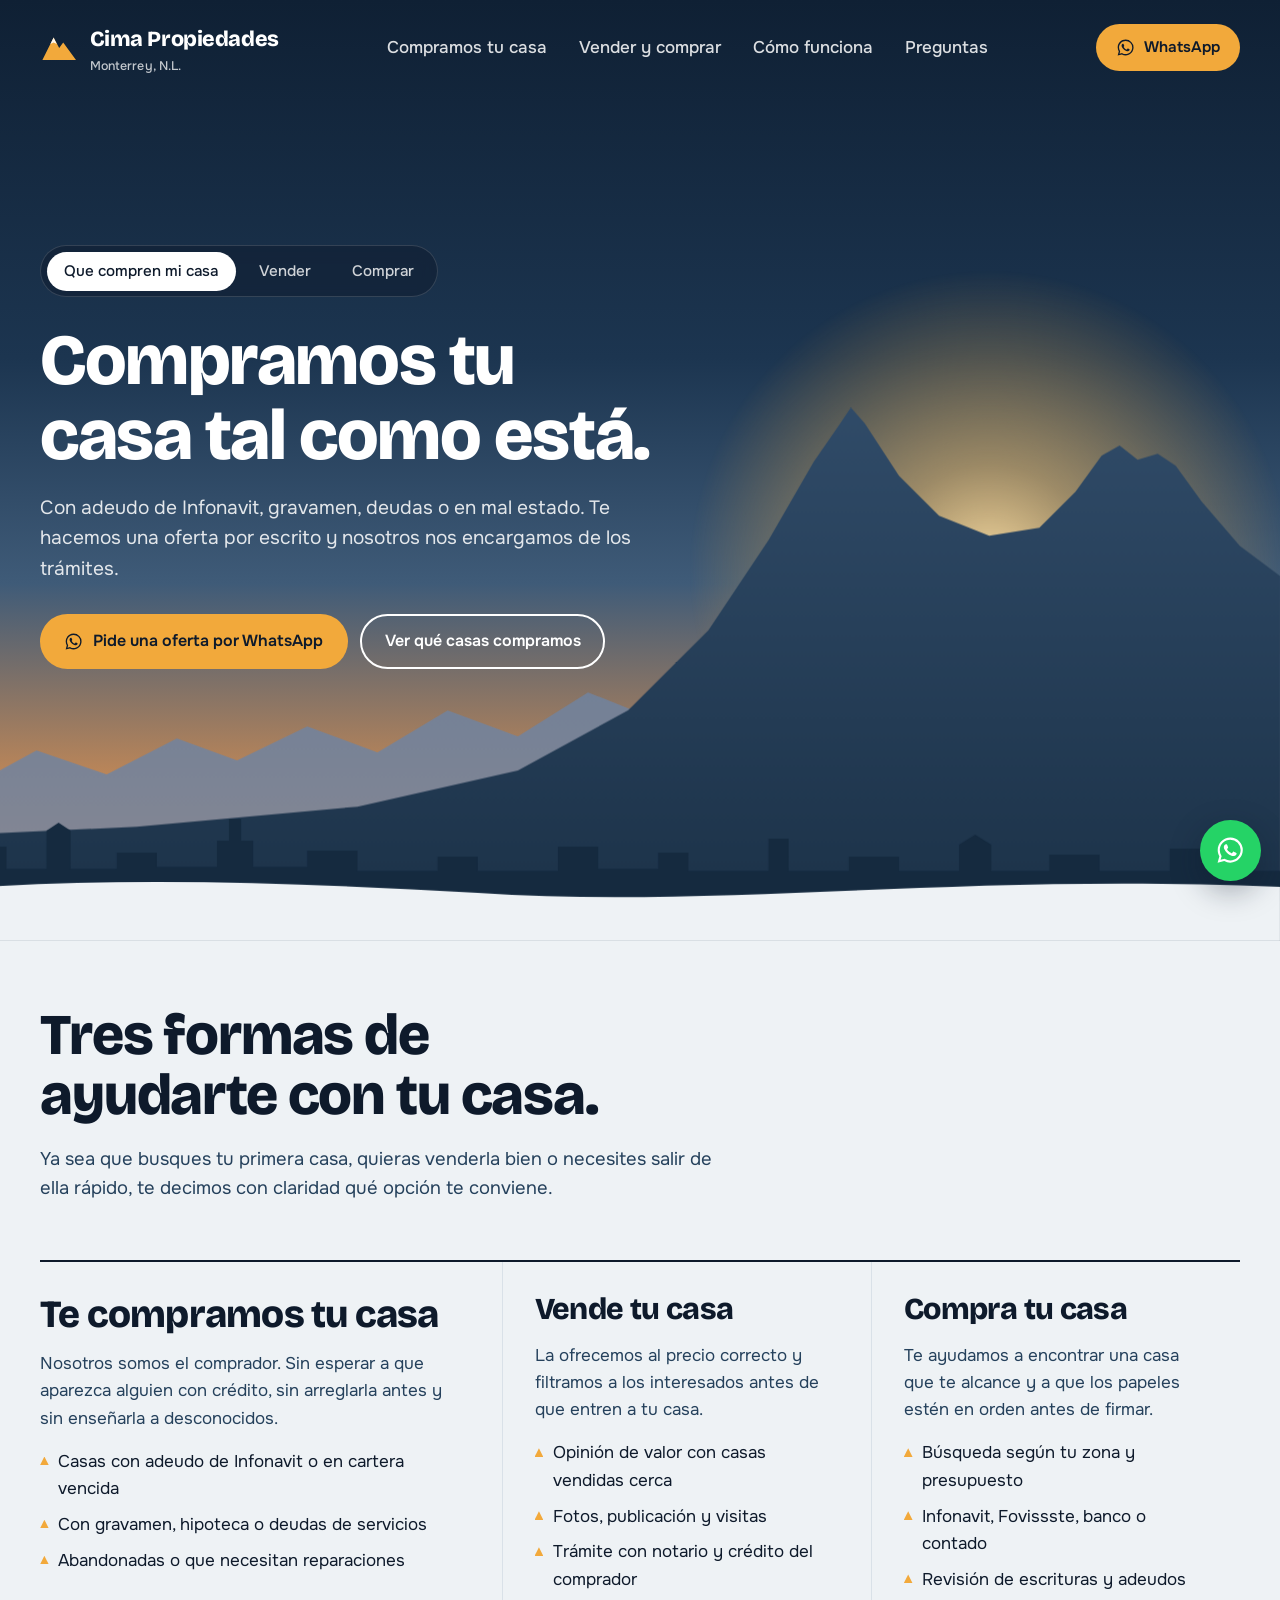
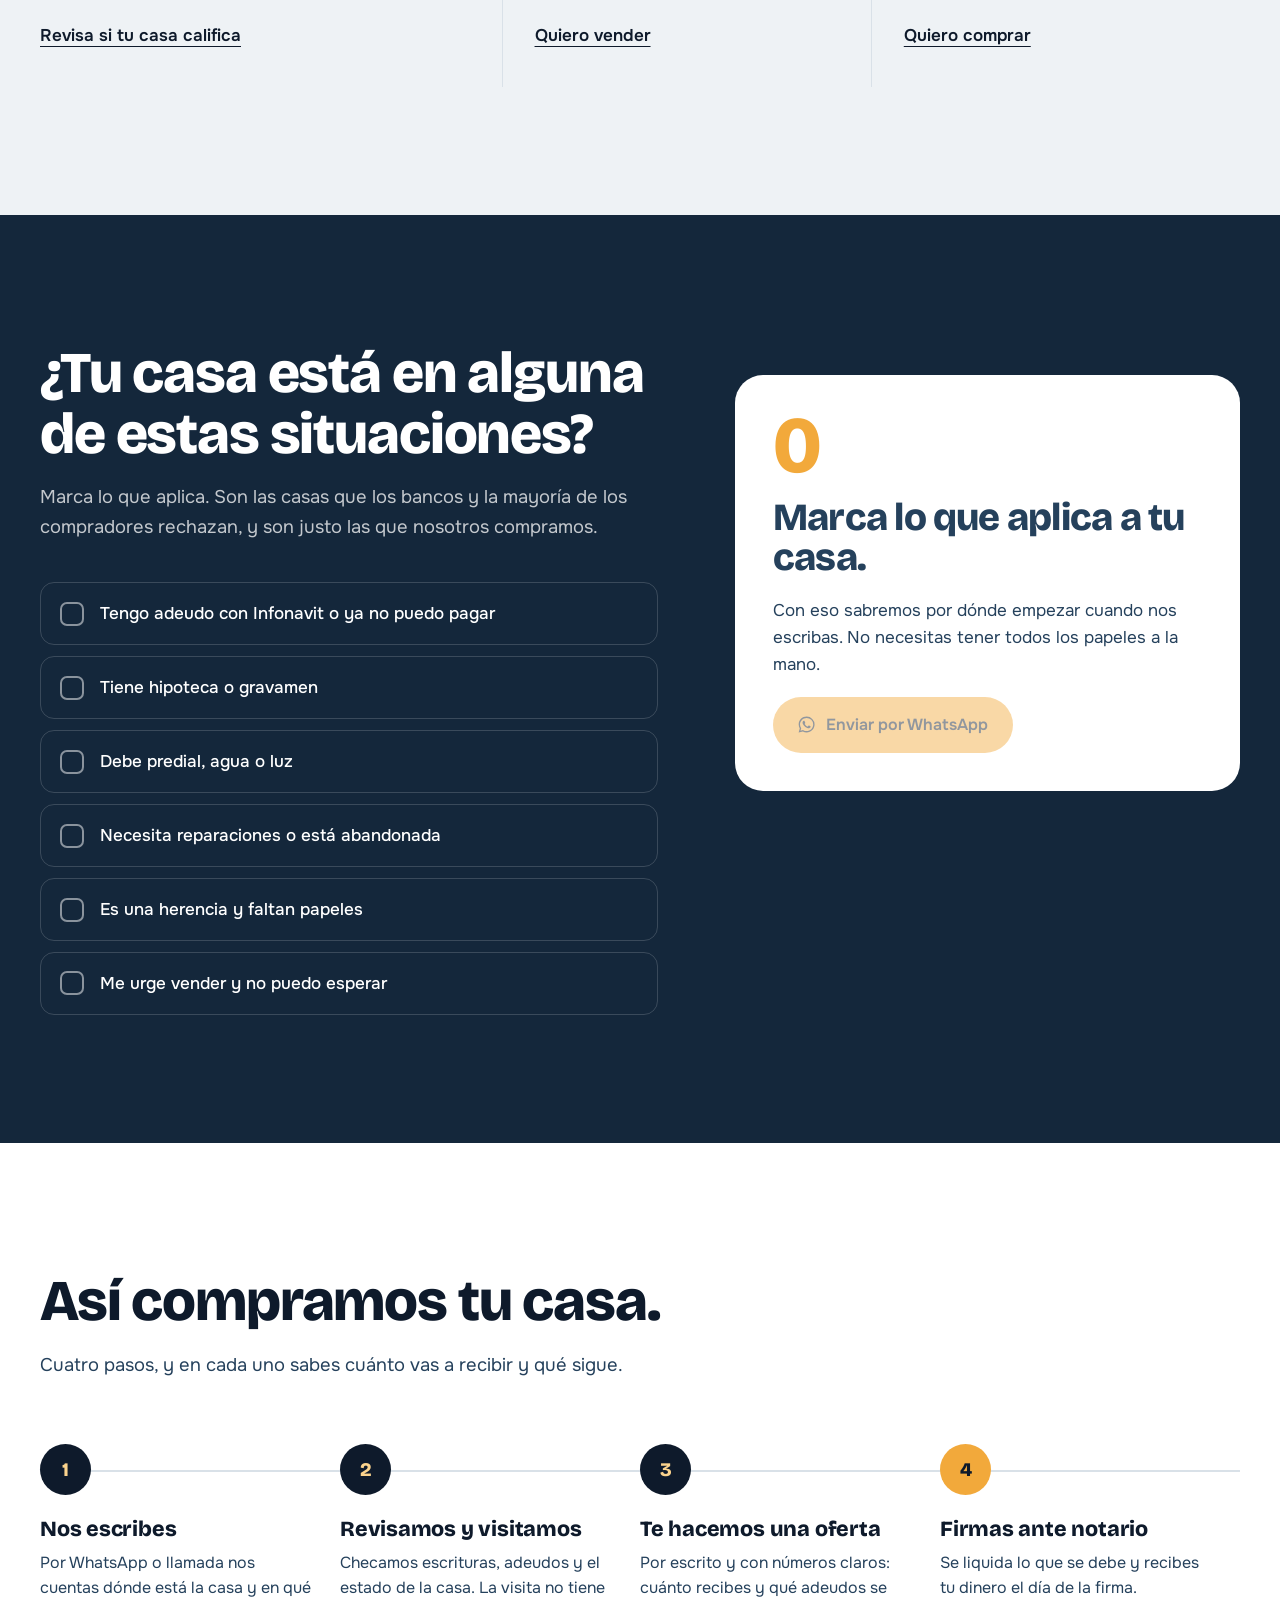
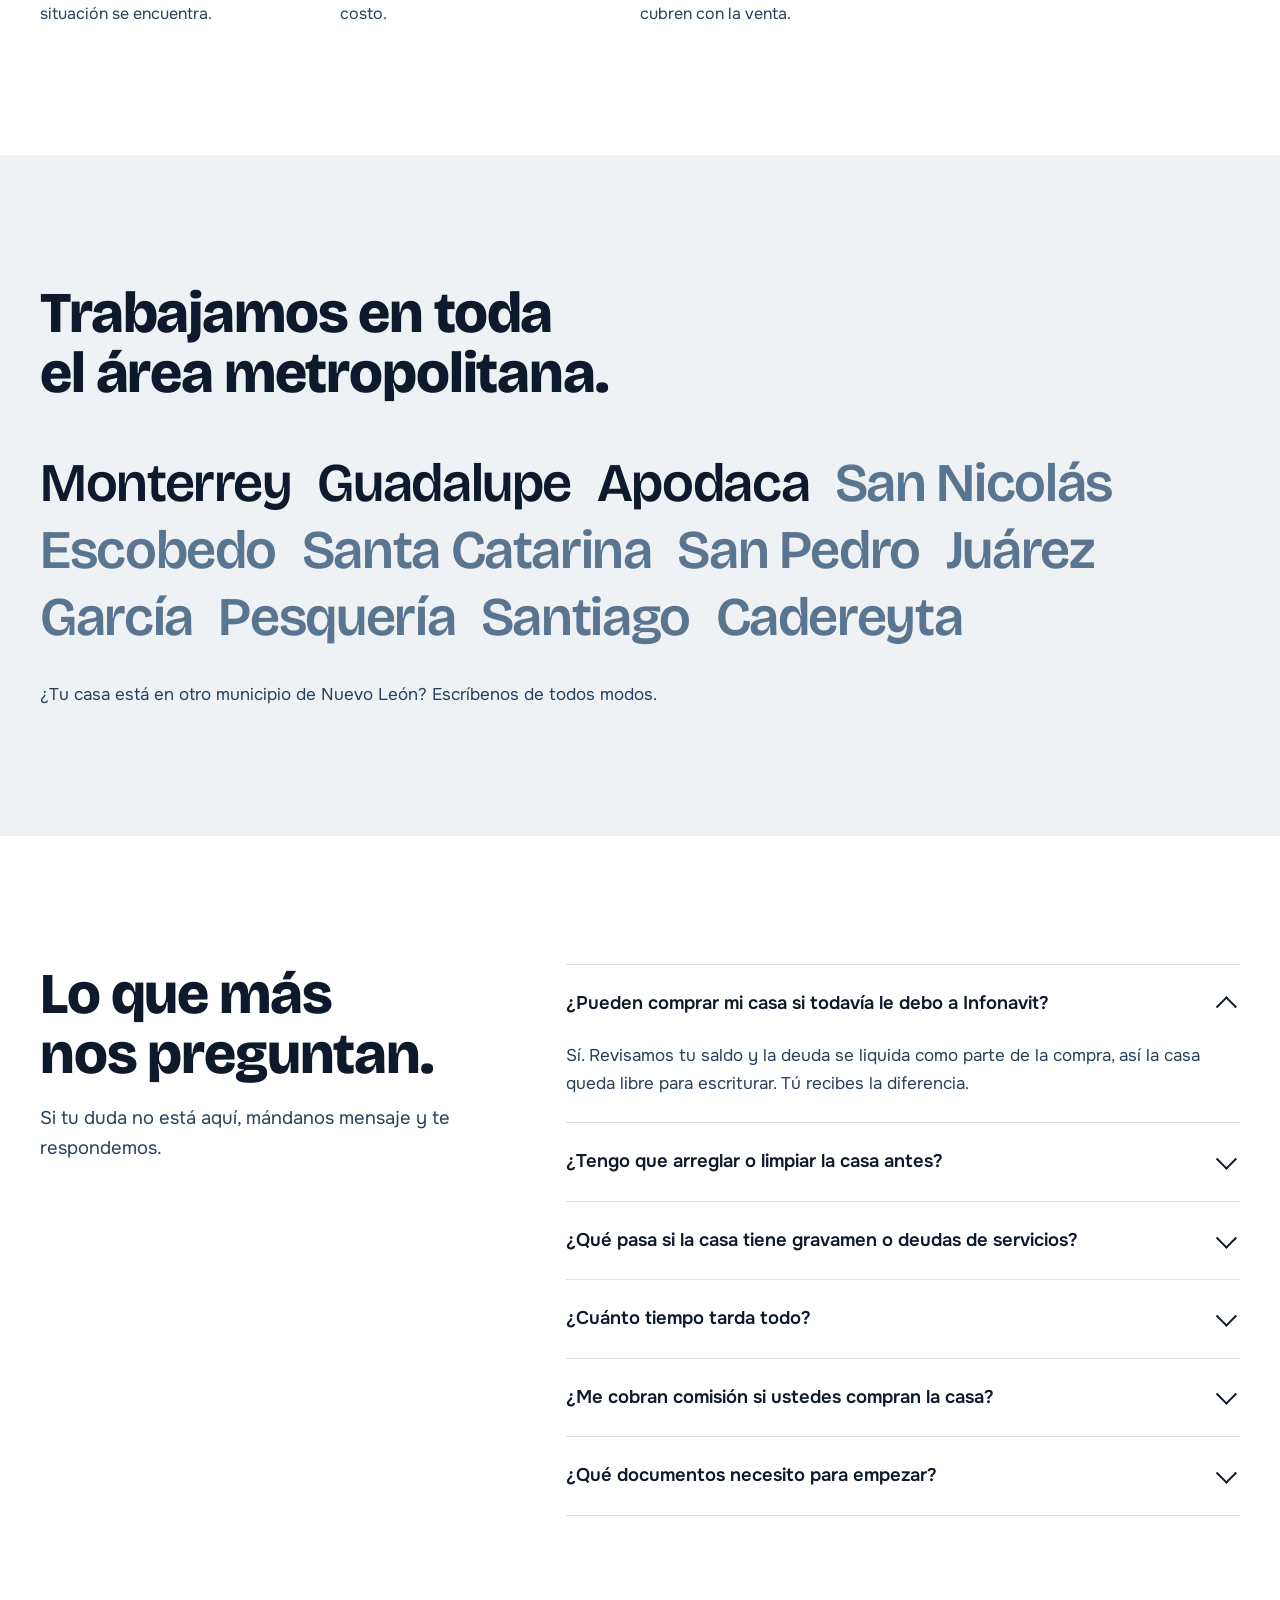
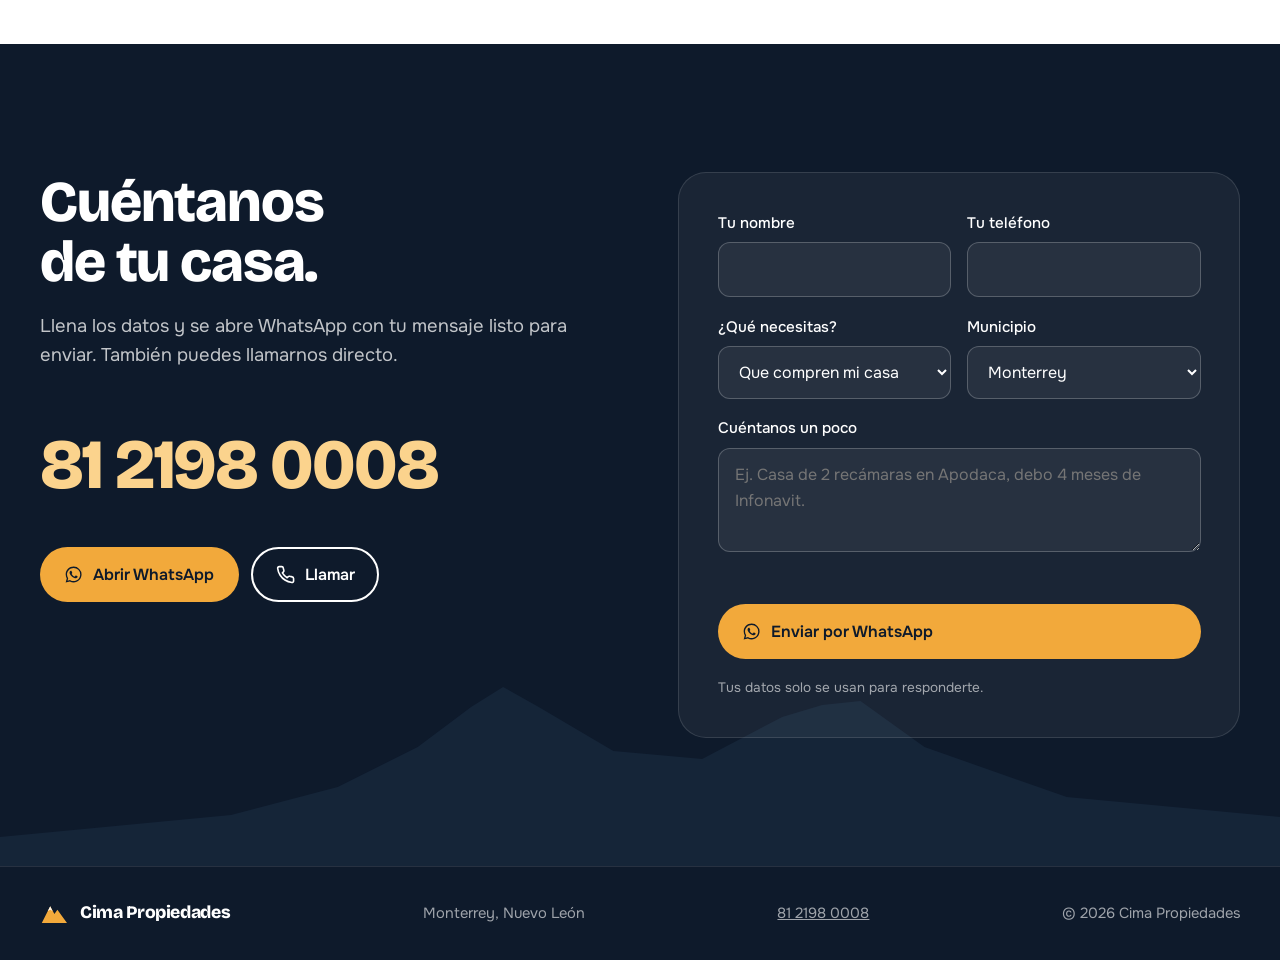
==== index.html @ bc6bebfc "Agregar página principal de Cima Propiedades Co-Authored-By: Claude Opus 5.5 <noreply@anthropic.com>" ====
<!DOCTYPE html>
<html lang="es-MX">
<head>
<meta charset="utf-8">
<meta name="viewport" content="width=device-width, initial-scale=1">
<title>Cima Propiedades | Compra, vende o te compramos tu casa en Monterrey</title>
<meta name="description" content="Inmobiliaria en Monterrey, Nuevo León. Te ayudamos a comprar o vender tu casa, y compramos casas con adeudo de Infonavit, gravamen, deudas o en mal estado. Escríbenos al 81 2198 0008.">
<meta property="og:title" content="Cima Propiedades · Monterrey">
<meta property="og:description" content="Compra, vende o deja que compremos tu casa, aunque tenga adeudos o esté en mal estado.">
<meta property="og:type" content="website">
<meta property="og:locale" content="es_MX">
<meta name="theme-color" content="#14273B">
<link rel="icon" href="data:image/svg+xml,%3Csvg xmlns='http://www.w3.org/2000/svg' viewBox='0 0 64 64'%3E%3Crect width='64' height='64' rx='14' fill='%2314273B'/%3E%3Cpath d='M8 48 L24 18 L32 32 L38 24 L56 48 Z' fill='%23F2A93B'/%3E%3C/svg%3E">
<link rel="preconnect" href="https://fonts.googleapis.com">
<link rel="preconnect" href="https://fonts.gstatic.com" crossorigin>
<link href="https://fonts.googleapis.com/css2?family=Bricolage+Grotesque:opsz,wght@12..96,400;12..96,600;12..96,800&family=Onest:wght@400;500;600&display=swap" rel="stylesheet">
<script type="application/ld+json">
{
  "@context": "https://schema.org",
  "@type": "RealEstateAgent",
  "name": "Cima Propiedades",
  "telephone": "+52 81 2198 0008",
  "areaServed": "Área metropolitana de Monterrey, Nuevo León",
  "address": {"@type": "PostalAddress", "addressLocality": "Monterrey", "addressRegion": "Nuevo León", "addressCountry": "MX"}
}
</script>
<style>
:root{
  --tinta:#0E1A2B;
  --noche:#14273B;
  --sierra:#25415C;
  --pizarra:#5A7590;
  --niebla:#EEF2F5;
  --bruma:#D9E1E8;
  --ambar:#F2A93B;
  --miel:#FBD38D;
  --blanco:#FFFFFF;
  --display:"Bricolage Grotesque", system-ui, sans-serif;
  --texto:"Onest", system-ui, sans-serif;
  --ancho:1200px;
}
*{box-sizing:border-box}
html{scroll-behavior:smooth}
@media (prefers-reduced-motion:reduce){html{scroll-behavior:auto}}
body{margin:0;font-family:var(--texto);font-size:1.0625rem;line-height:1.6;color:var(--tinta);background:var(--niebla);-webkit-font-smoothing:antialiased}
img,svg{display:block;max-width:100%}
a{color:inherit}
h1,h2,h3{font-family:var(--display);line-height:1.05;margin:0;font-weight:800;letter-spacing:-.02em}
p{margin:0}
.envoltura{width:min(var(--ancho),100% - 3rem);margin-inline:auto}
:focus-visible{outline:3px solid var(--ambar);outline-offset:3px;border-radius:6px}

/* ---------- botones ---------- */
.boton{display:inline-flex;align-items:center;gap:.6rem;font:600 1rem/1 var(--texto);padding:1rem 1.4rem;border-radius:999px;text-decoration:none;border:2px solid transparent;cursor:pointer;transition:transform .15s ease,background .15s ease}
.boton:active{transform:scale(.97)}
.boton-ambar{background:var(--ambar);color:var(--tinta)}
.boton-ambar:hover{background:var(--miel)}
.boton-linea{border-color:currentColor;background:transparent}
.boton-linea:hover{background:rgba(255,255,255,.08)}
.boton svg{width:1.2rem;height:1.2rem;flex:none}

/* ---------- navegación ---------- */
.nav{position:absolute;inset:0 0 auto;z-index:10;color:var(--blanco)}
.nav .envoltura{display:flex;align-items:center;justify-content:space-between;padding:1.4rem 0}
.marca{display:flex;align-items:center;gap:.7rem;text-decoration:none;font-family:var(--display);font-weight:800;font-size:1.35rem;letter-spacing:-.02em}
.marca svg{width:2.4rem;height:2.4rem}
.marca small{display:block;font:500 .78rem/1 var(--texto);letter-spacing:.01em;opacity:.75;margin-top:.2rem}
.nav ul{display:flex;gap:2rem;list-style:none;margin:0;padding:0}
.nav ul a{text-decoration:none;font-weight:500;opacity:.85}
.nav ul a:hover{opacity:1;text-decoration:underline;text-underline-offset:6px}
.nav .boton{padding:.75rem 1.1rem;font-size:.95rem}
@media (max-width:900px){.nav ul{display:none}}
.marca span{white-space:nowrap}

/* ---------- héroe ---------- */
.heroe{position:relative;min-height:100svh;color:var(--blanco);background:linear-gradient(180deg,#0F2034 0%,#1C3550 38%,#3F5B78 62%,#B98559 82%,#F2A93B 100%);overflow:hidden;display:flex;flex-direction:column}
.heroe-contenido{position:relative;z-index:2;padding-top:clamp(6.5rem,13vh,8.5rem);padding-bottom:16vh;flex:1}
.selector{display:inline-flex;max-width:100%;overflow-x:auto;scrollbar-width:none;gap:.35rem;padding:.35rem;border-radius:999px;background:rgba(14,26,43,.45);backdrop-filter:blur(8px);border:1px solid rgba(255,255,255,.14)}
.selector button{flex:none;white-space:nowrap;font:500 .95rem/1 var(--texto);color:var(--blanco);background:transparent;border:0;padding:.75rem 1.1rem;border-radius:999px;cursor:pointer;opacity:.8}
.selector button:hover{opacity:1}
.selector button[aria-selected="true"]{background:var(--blanco);color:var(--tinta);opacity:1}
.heroe h1{font-size:clamp(2.5rem,5.6vw,5rem);max-width:15ch;margin-top:1.6rem;text-wrap:balance}
.heroe .bajada{font-size:clamp(1.05rem,1.5vw,1.25rem);max-width:50ch;margin-top:1.2rem;color:rgba(255,255,255,.86)}
.heroe .acciones{display:flex;flex-wrap:wrap;gap:.8rem;margin-top:1.8rem}
.panel-heroe{transition:opacity .25s ease}
.panel-heroe.cambiando{opacity:0}
.montanas{position:absolute;inset:auto 0 0 0;z-index:1;height:min(78vh,760px);pointer-events:none}
.montanas svg{width:100%;height:100%}
.capa{transform-origin:bottom;animation:subir 1.6s cubic-bezier(.2,.7,.1,1) both}
.capa-1{animation-delay:.05s}.capa-2{animation-delay:.2s}.capa-3{animation-delay:.35s}.capa-4{animation-delay:.5s}
.sol{animation:amanecer 2.4s ease-out both}
@keyframes subir{from{transform:translateY(60px);opacity:0}to{transform:none;opacity:1}}
@keyframes amanecer{from{opacity:0;transform:translateY(40px)}to{opacity:1;transform:none}}
@media (prefers-reduced-motion:reduce){.capa,.sol{animation:none}.panel-heroe{transition:none}}
.cerro-nota{position:absolute;z-index:2;right:max(1.5rem,calc((100% - var(--ancho))/2));bottom:clamp(9rem,26vh,15rem);font-size:.85rem;color:var(--tinta);opacity:.6;font-weight:500}
@media (max-width:700px){.cerro-nota{display:none}}

/* ---------- secciones ---------- */
section{padding:clamp(4.5rem,10vw,8rem) 0}
.titulo-seccion{font-size:clamp(2.1rem,4.6vw,3.6rem);max-width:18ch;text-wrap:balance}
.intro{font-size:1.15rem;max-width:56ch;margin-top:1.2rem;color:var(--sierra)}

/* tres caminos */
.caminos{background:var(--niebla);padding-top:clamp(2rem,5vw,4rem)}
.caminos-grid{display:grid;grid-template-columns:1.25fr 1fr 1fr;gap:0;margin-top:3.5rem;border-top:2px solid var(--tinta)}
.camino{padding:2rem 2rem 2.4rem 0;display:flex;flex-direction:column;gap:1rem}
.camino + .camino{padding-left:2rem;border-left:1px solid var(--bruma)}
.camino h3{font-size:1.9rem}
.camino p{color:var(--sierra);max-width:38ch}
.camino ul{margin:0;padding:0;list-style:none;display:grid;gap:.55rem}
.camino li{display:flex;gap:.6rem;align-items:flex-start}
.camino li::before{content:"";width:.55rem;height:.55rem;margin-top:.55rem;flex:none;background:var(--ambar);clip-path:polygon(50% 0,100% 100%,0 100%)}
.camino a{margin-top:auto;font-weight:600;text-underline-offset:5px;padding-top:.8rem}
.camino.destacado h3{font-size:2.4rem}
@media (max-width:900px){
  .caminos-grid{grid-template-columns:1fr}
  .camino,.camino + .camino{padding:2rem 0;border-left:0;border-bottom:1px solid var(--bruma)}
}

/* compramos tu casa */
.compramos{background:var(--noche);color:var(--blanco);position:relative;overflow:hidden}
.compramos .intro{color:rgba(255,255,255,.75)}
.compramos-grid{display:grid;grid-template-columns:1.1fr .9fr;gap:clamp(2rem,6vw,5rem);align-items:start}
.situaciones{display:grid;gap:.7rem;margin-top:2.5rem}
.situacion{position:relative}
.situacion input{position:absolute;opacity:0;pointer-events:none}
.situacion label{display:flex;align-items:center;gap:1rem;padding:1.05rem 1.2rem;border-radius:14px;border:1px solid rgba(255,255,255,.16);cursor:pointer;font-weight:500;transition:background .15s ease,border-color .15s ease}
.situacion label:hover{border-color:rgba(255,255,255,.4)}
.situacion .caja{width:1.5rem;height:1.5rem;border-radius:7px;border:2px solid rgba(255,255,255,.5);flex:none;display:grid;place-items:center}
.situacion .caja svg{width:.95rem;opacity:0;transform:scale(.4);transition:all .18s ease}
.situacion input:checked + label{background:rgba(242,169,59,.14);border-color:var(--ambar)}
.situacion input:checked + label .caja{background:var(--ambar);border-color:var(--ambar)}
.situacion input:checked + label .caja svg{opacity:1;transform:none}
.situacion input:focus-visible + label{outline:3px solid var(--ambar);outline-offset:3px}
.respuesta{position:sticky;top:2rem;background:var(--blanco);color:var(--tinta);border-radius:28px;padding:clamp(1.8rem,3vw,2.6rem);min-height:22rem;display:flex;flex-direction:column;gap:1.2rem}
.respuesta .grande{font-family:var(--display);font-weight:800;font-size:clamp(1.9rem,3vw,2.5rem);line-height:1.05;letter-spacing:-.02em}
.respuesta p{color:var(--sierra)}
.respuesta .boton{align-self:flex-start;margin-top:auto}
.respuesta .boton[aria-disabled="true"]{opacity:.45;pointer-events:none}
.contador{font-family:var(--display);font-size:5rem;line-height:.8;font-weight:800;color:var(--ambar)}
@media (max-width:900px){.compramos-grid{grid-template-columns:1fr}.respuesta{position:static;min-height:0}}

/* proceso */
.proceso{background:var(--blanco)}
.pasos{list-style:none;margin:4rem 0 0;padding:0;display:grid;grid-template-columns:repeat(4,1fr);position:relative}
.pasos::before{content:"";position:absolute;left:0;right:0;top:1.6rem;height:2px;background:var(--bruma)}
.paso{position:relative;padding-right:1.8rem}
.paso .num{position:relative;width:3.2rem;height:3.2rem;border-radius:50%;background:var(--tinta);color:var(--miel);display:grid;place-items:center;font:800 1.2rem/1 var(--display)}
.paso:last-child .num{background:var(--ambar);color:var(--tinta)}
.paso h3{font-size:1.35rem;margin-top:1.4rem;letter-spacing:-.01em}
.paso p{margin-top:.6rem;color:var(--sierra);font-size:1rem}
@media (max-width:900px){
  .pasos{grid-template-columns:1fr;gap:2.2rem}
  .pasos::before{left:1.55rem;right:auto;top:0;bottom:0;width:2px;height:auto}
  .paso{padding:0 0 0 4.6rem}
  .paso .num{position:absolute;left:0;top:0}
  .paso h3{margin-top:.5rem}
}

/* zonas */
.zonas{background:var(--niebla)}
.lista-zonas{display:flex;flex-wrap:wrap;gap:.3rem 1.6rem;margin:3rem 0 0;padding:0;list-style:none;font-family:var(--display);font-weight:600;font-size:clamp(1.8rem,4.4vw,3.4rem);line-height:1.15;letter-spacing:-.025em}
.lista-zonas li{color:var(--pizarra)}
.lista-zonas li:nth-child(-n+3){color:var(--tinta)}
.zonas .nota{margin-top:2rem;color:var(--sierra)}

/* preguntas */
.preguntas{background:var(--blanco)}
.preguntas-grid{display:grid;grid-template-columns:.8fr 1.2fr;gap:clamp(2rem,6vw,6rem)}
details{border-bottom:1px solid var(--bruma)}
details:first-child{border-top:1px solid var(--bruma)}
summary{list-style:none;cursor:pointer;padding:1.5rem 3rem 1.5rem 0;font-weight:600;font-size:1.15rem;position:relative}
summary::-webkit-details-marker{display:none}
summary::after{content:"";position:absolute;right:.4rem;top:50%;width:.8rem;height:.8rem;border-right:2px solid var(--tinta);border-bottom:2px solid var(--tinta);transform:translateY(-70%) rotate(45deg);transition:transform .2s ease}
details[open] summary::after{transform:translateY(-30%) rotate(-135deg)}
details p{padding:0 2rem 1.6rem 0;color:var(--sierra);max-width:62ch}
@media (max-width:900px){.preguntas-grid{grid-template-columns:1fr}}

/* contacto */
.contacto{background:var(--tinta);color:var(--blanco);position:relative;overflow:hidden}
.contacto-grid{display:grid;grid-template-columns:1fr 1fr;gap:clamp(2rem,6vw,6rem);position:relative;z-index:1}
.contacto .intro{color:rgba(255,255,255,.75)}
.telefono{display:block;font-family:var(--display);font-weight:800;font-size:clamp(2.4rem,5.5vw,4.4rem);letter-spacing:-.03em;margin-top:2.4rem;text-decoration:none;color:var(--miel)}
.telefono:hover{text-decoration:underline;text-decoration-thickness:3px;text-underline-offset:8px}
.contacto .acciones{display:flex;flex-wrap:wrap;gap:.8rem;margin-top:1.6rem}
form{display:grid;gap:1.1rem;background:rgba(255,255,255,.05);border:1px solid rgba(255,255,255,.12);border-radius:28px;padding:clamp(1.5rem,3vw,2.4rem)}
.campo{display:grid;gap:.45rem}
.campo label{font-weight:500;font-size:.95rem}
.campo input,.campo select,.campo textarea{font:inherit;font-size:1rem;color:var(--blanco);background:rgba(255,255,255,.06);border:1px solid rgba(255,255,255,.22);border-radius:12px;padding:.85rem 1rem;width:100%}
.campo select option{color:var(--tinta)}
.campo textarea{min-height:6.5rem;resize:vertical}
.campo input:focus,.campo select:focus,.campo textarea:focus{outline:none;border-color:var(--ambar);box-shadow:0 0 0 3px rgba(242,169,59,.3)}
.fila{display:grid;grid-template-columns:1fr 1fr;gap:1rem}
.aviso{font-size:.85rem;color:rgba(255,255,255,.6)}
.error{color:var(--miel);font-size:.9rem;min-height:1.2em}
@media (max-width:900px){.contacto-grid{grid-template-columns:1fr}}
@media (max-width:520px){.fila{grid-template-columns:1fr}}
.contacto .silueta{position:absolute;left:0;right:0;bottom:-1px;height:180px;opacity:.5}

/* pie */
footer{background:var(--tinta);color:rgba(255,255,255,.6);border-top:1px solid rgba(255,255,255,.1);padding:2rem 0;font-size:.92rem}
footer .envoltura{display:flex;flex-wrap:wrap;gap:1rem;justify-content:space-between;align-items:center}
footer .marca{color:var(--blanco);font-size:1.1rem}
footer .marca svg{width:1.8rem;height:1.8rem}

/* whatsapp flotante */
.flotante{position:fixed;right:1.2rem;bottom:1.2rem;z-index:50;width:3.8rem;height:3.8rem;border-radius:50%;background:#25D366;color:#fff;display:grid;place-items:center;box-shadow:0 10px 30px rgba(14,26,43,.35);transition:transform .15s ease}
.flotante:hover{transform:scale(1.06)}
.flotante svg{width:1.9rem;height:1.9rem}
@media (max-width:600px){.nav .boton{display:none}.heroe-contenido{padding-top:6rem;padding-bottom:30vh}.montanas{height:36vh}.selector button{font-size:.82rem;padding:.7rem .65rem}.heroe .acciones .boton-linea{display:none}}
.solo-lectores{position:absolute;width:1px;height:1px;overflow:hidden;clip:rect(0 0 0 0);white-space:nowrap}
</style>
</head>
<body>

<svg width="0" height="0" style="position:absolute" aria-hidden="true">
  <defs>
    <symbol id="i-wa" viewBox="0 0 24 24"><path fill="currentColor" d="M12.04 2C6.58 2 2.13 6.45 2.13 11.91c0 1.75.46 3.45 1.32 4.95L2.05 22l5.25-1.38a9.9 9.9 0 0 0 4.74 1.21h.01c5.46 0 9.91-4.45 9.91-9.91A9.85 9.85 0 0 0 12.04 2Zm0 18.15h-.01a8.23 8.23 0 0 1-4.19-1.15l-.3-.18-3.12.82.83-3.04-.2-.31a8.2 8.2 0 0 1-1.26-4.38c0-4.54 3.7-8.23 8.25-8.23a8.22 8.22 0 0 1 8.23 8.24c0 4.54-3.7 8.23-8.23 8.23Zm4.52-6.16c-.25-.12-1.47-.72-1.7-.81-.23-.08-.39-.12-.56.13-.16.25-.64.81-.79.97-.14.17-.29.19-.54.06-.25-.12-1.05-.39-1.99-1.23-.74-.66-1.23-1.47-1.38-1.72-.14-.25-.01-.38.11-.51.11-.11.25-.29.37-.44.13-.14.17-.25.25-.41.08-.17.04-.31-.02-.44-.06-.12-.56-1.34-.76-1.84-.2-.48-.41-.42-.56-.43h-.48a.92.92 0 0 0-.66.31c-.23.25-.87.85-.87 2.07 0 1.22.89 2.4 1.01 2.56.12.17 1.75 2.67 4.24 3.74.59.26 1.05.41 1.41.52.59.19 1.13.16 1.56.1.48-.07 1.47-.6 1.67-1.18.21-.58.21-1.07.15-1.18-.06-.1-.23-.16-.48-.29Z"/></symbol>
    <symbol id="i-tel" viewBox="0 0 24 24"><path fill="none" stroke="currentColor" stroke-width="2" stroke-linecap="round" stroke-linejoin="round" d="M22 16.9v3a2 2 0 0 1-2.2 2 19.8 19.8 0 0 1-8.6-3.1 19.5 19.5 0 0 1-6-6A19.8 19.8 0 0 1 2.1 4.2 2 2 0 0 1 4.1 2h3a2 2 0 0 1 2 1.7c.1 1 .4 1.9.7 2.8a2 2 0 0 1-.5 2.1L8 9.9a16 16 0 0 0 6 6l1.3-1.3a2 2 0 0 1 2.1-.4c.9.3 1.8.6 2.8.7a2 2 0 0 1 1.7 2Z"/></symbol>
    <symbol id="i-cima" viewBox="0 0 48 48"><path d="M3 40 L17 12 L24 25 L29 18 L45 40 Z" fill="currentColor"/><path d="M17 12 L21 20 L17 18 L13 20 Z" fill="#fff" opacity=".9"/></symbol>
  </defs>
</svg>

<header class="nav">
  <div class="envoltura">
    <a class="marca" href="#inicio" aria-label="Cima Propiedades, inicio">
      <svg style="color:var(--ambar)"><use href="#i-cima"/></svg>
      <span>Cima Propiedades<small>Monterrey, N.L.</small></span>
    </a>
    <nav aria-label="Principal">
      <ul>
        <li><a href="#compramos">Compramos tu casa</a></li>
        <li><a href="#servicios">Vender y comprar</a></li>
        <li><a href="#proceso">Cómo funciona</a></li>
        <li><a href="#preguntas">Preguntas</a></li>
      </ul>
    </nav>
    <a class="boton boton-ambar" href="https://wa.me/528121980008" target="_blank" rel="noopener">
      <svg><use href="#i-wa"/></svg> WhatsApp
    </a>
  </div>
</header>

<main>
<section class="heroe" id="inicio" aria-label="Inicio">
  <div class="heroe-contenido envoltura">
    <div class="selector" role="tablist" aria-label="¿Qué necesitas?">
      <button role="tab" aria-selected="true" data-modo="compramos">Que compren mi casa</button>
      <button role="tab" aria-selected="false" data-modo="vender">Vender</button>
      <button role="tab" aria-selected="false" data-modo="comprar">Comprar</button>
    </div>
    <div class="panel-heroe" id="panel-heroe" aria-live="polite">
      <h1 id="h-titulo">Compramos tu casa tal como está.</h1>
      <p class="bajada" id="h-bajada">Con adeudo de Infonavit, gravamen, deudas o en mal estado. Te hacemos una oferta por escrito y nosotros nos encargamos de los trámites.</p>
      <div class="acciones">
        <a class="boton boton-ambar" id="h-cta" href="https://wa.me/528121980008?text=Hola%2C%20quiero%20que%20me%20hagan%20una%20oferta%20por%20mi%20casa." target="_blank" rel="noopener"><svg><use href="#i-wa"/></svg> <span id="h-cta-texto">Pide una oferta por WhatsApp</span></a>
        <a class="boton boton-linea" id="h-sec" href="#compramos">Ver qué casas compramos</a>
      </div>
    </div>
  </div>

  <div class="montanas" aria-hidden="true">
    <svg viewBox="0 0 1440 700" preserveAspectRatio="xMaxYMax slice">
      <defs>
        <radialGradient id="g-sol" cx="50%" cy="50%" r="50%">
          <stop offset="0" stop-color="#FFE3A8" stop-opacity=".95"/>
          <stop offset=".35" stop-color="#F7C068" stop-opacity=".55"/>
          <stop offset="1" stop-color="#F2A93B" stop-opacity="0"/>
        </radialGradient>
        <linearGradient id="g-lejos" x1="0" y1="0" x2="0" y2="1">
          <stop offset="0" stop-color="#6E7F98"/><stop offset="1" stop-color="#8D8A92"/>
        </linearGradient>
        <linearGradient id="g-cerro" x1="0" y1="0" x2="0" y2="1">
          <stop offset="0" stop-color="#304B68"/><stop offset="1" stop-color="#1B3147"/>
        </linearGradient>
      </defs>
      <circle class="sol" cx="1150" cy="330" r="300" fill="url(#g-sol)"/>
      <!-- Sierra Madre al fondo -->
      <path class="capa capa-1" fill="url(#g-lejos)" opacity=".7" d="M0 560 L70 536 L130 548 L200 510 L270 534 L340 498 L400 520 L470 486 L540 512 L610 470 L680 496 L750 452 L820 480 L890 430 L960 462 L1040 420 L1110 450 L1190 410 L1260 440 L1330 404 L1390 430 L1440 414 L1440 700 L0 700 Z"/>
      <!-- Cerro de la Silla -->
      <path class="capa capa-2" fill="url(#g-cerro)" d="M0 600 L300 586 L520 566 L680 530 L790 470 L870 390 L930 300 L975 222 L1000 186 L1012 168 L1026 184 L1060 236 L1100 276 L1150 296 L1200 288 L1236 252 L1262 216 L1280 206 L1298 220 L1318 214 L1336 226 L1362 262 L1400 306 L1440 336 L1440 700 L0 700 Z"/>
      <!-- Ciudad -->
      <path class="capa capa-3" fill="#152A3F" d="M0 630 L40 630 L40 612 L62 612 L62 622 L90 622 L90 596 L104 596 L104 622 L140 622 L140 606 L170 606 L170 628 L210 628 L210 590 L222 582 L234 590 L234 628 L280 628 L280 612 L320 612 L320 626 L380 626 L380 600 L392 600 L392 578 L404 578 L404 600 L416 600 L416 626 L470 626 L470 610 L520 610 L520 630 L600 630 L600 616 L640 616 L640 630 L720 630 L720 606 L760 606 L760 628 L820 628 L820 612 L850 612 L850 630 L930 630 L930 598 L950 598 L950 630 L1010 630 L1010 616 L1060 616 L1060 630 L1120 630 L1120 604 L1136 594 L1152 604 L1152 630 L1210 630 L1210 614 L1260 614 L1260 630 L1330 630 L1330 608 L1370 608 L1370 630 L1440 630 L1440 700 L0 700 Z"/>
      <!-- Lomas que llevan a la página -->
      <path class="capa capa-4" fill="#EEF2F5" d="M0 660 C 220 632, 420 640, 640 652 C 880 668, 1120 632, 1440 646 L1440 700 L0 700 Z"/>
    </svg>
  </div>
</section>

<section class="caminos" id="servicios" aria-labelledby="t-caminos">
  <div class="envoltura">
    <h2 class="titulo-seccion" id="t-caminos">Tres formas de ayudarte con tu casa.</h2>
    <p class="intro">Ya sea que busques tu primera casa, quieras venderla bien o necesites salir de ella rápido, te decimos con claridad qué opción te conviene.</p>
    <div class="caminos-grid">
      <article class="camino destacado">
        <h3>Te compramos tu casa</h3>
        <p>Nosotros somos el comprador. Sin esperar a que aparezca alguien con crédito, sin arreglarla antes y sin enseñarla a desconocidos.</p>
        <ul>
          <li>Casas con adeudo de Infonavit o en cartera vencida</li>
          <li>Con gravamen, hipoteca o deudas de servicios</li>
          <li>Abandonadas o que necesitan reparaciones</li>
        </ul>
        <a href="#compramos">Revisa si tu casa califica</a>
      </article>
      <article class="camino">
        <h3>Vende tu casa</h3>
        <p>La ofrecemos al precio correcto y filtramos a los interesados antes de que entren a tu casa.</p>
        <ul>
          <li>Opinión de valor con casas vendidas cerca</li>
          <li>Fotos, publicación y visitas</li>
          <li>Trámite con notario y crédito del comprador</li>
        </ul>
        <a href="#contacto" data-necesidad="Vender mi casa">Quiero vender</a>
      </article>
      <article class="camino">
        <h3>Compra tu casa</h3>
        <p>Te ayudamos a encontrar una casa que te alcance y a que los papeles estén en orden antes de firmar.</p>
        <ul>
          <li>Búsqueda según tu zona y presupuesto</li>
          <li>Infonavit, Fovissste, banco o contado</li>
          <li>Revisión de escrituras y adeudos</li>
        </ul>
        <a href="#contacto" data-necesidad="Comprar una casa">Quiero comprar</a>
      </article>
    </div>
  </div>
</section>

<section class="compramos" id="compramos" aria-labelledby="t-compramos">
  <div class="envoltura compramos-grid">
    <div>
      <h2 class="titulo-seccion" id="t-compramos">¿Tu casa está en alguna de estas situaciones?</h2>
      <p class="intro">Marca lo que aplica. Son las casas que los bancos y la mayoría de los compradores rechazan, y son justo las que nosotros compramos.</p>
      <div class="situaciones" id="situaciones">
        <div class="situacion"><input type="checkbox" id="s1" value="Tengo adeudo con Infonavit o ya no puedo pagar"><label for="s1"><span class="caja"><svg viewBox="0 0 16 16"><path d="M3 8.5 6.5 12 13 4.5" fill="none" stroke="#0E1A2B" stroke-width="2.4" stroke-linecap="round" stroke-linejoin="round"/></svg></span>Tengo adeudo con Infonavit o ya no puedo pagar</label></div>
        <div class="situacion"><input type="checkbox" id="s2" value="Tiene hipoteca o gravamen"><label for="s2"><span class="caja"><svg viewBox="0 0 16 16"><path d="M3 8.5 6.5 12 13 4.5" fill="none" stroke="#0E1A2B" stroke-width="2.4" stroke-linecap="round" stroke-linejoin="round"/></svg></span>Tiene hipoteca o gravamen</label></div>
        <div class="situacion"><input type="checkbox" id="s3" value="Debe predial, agua o luz"><label for="s3"><span class="caja"><svg viewBox="0 0 16 16"><path d="M3 8.5 6.5 12 13 4.5" fill="none" stroke="#0E1A2B" stroke-width="2.4" stroke-linecap="round" stroke-linejoin="round"/></svg></span>Debe predial, agua o luz</label></div>
        <div class="situacion"><input type="checkbox" id="s4" value="Necesita reparaciones o está abandonada"><label for="s4"><span class="caja"><svg viewBox="0 0 16 16"><path d="M3 8.5 6.5 12 13 4.5" fill="none" stroke="#0E1A2B" stroke-width="2.4" stroke-linecap="round" stroke-linejoin="round"/></svg></span>Necesita reparaciones o está abandonada</label></div>
        <div class="situacion"><input type="checkbox" id="s5" value="Es una herencia y faltan papeles"><label for="s5"><span class="caja"><svg viewBox="0 0 16 16"><path d="M3 8.5 6.5 12 13 4.5" fill="none" stroke="#0E1A2B" stroke-width="2.4" stroke-linecap="round" stroke-linejoin="round"/></svg></span>Es una herencia y faltan papeles</label></div>
        <div class="situacion"><input type="checkbox" id="s6" value="Me urge vender y no puedo esperar"><label for="s6"><span class="caja"><svg viewBox="0 0 16 16"><path d="M3 8.5 6.5 12 13 4.5" fill="none" stroke="#0E1A2B" stroke-width="2.4" stroke-linecap="round" stroke-linejoin="round"/></svg></span>Me urge vender y no puedo esperar</label></div>
      </div>
    </div>
    <aside class="respuesta" aria-live="polite">
      <div class="contador" id="contador">0</div>
      <p class="grande" id="r-titulo">Marca lo que aplica a tu casa.</p>
      <p id="r-texto">Con eso sabremos por dónde empezar cuando nos escribas. No necesitas tener todos los papeles a la mano.</p>
      <a class="boton boton-ambar" id="r-cta" href="https://wa.me/528121980008" target="_blank" rel="noopener" aria-disabled="true"><svg><use href="#i-wa"/></svg> Enviar por WhatsApp</a>
    </aside>
  </div>
</section>

<section class="proceso" id="proceso" aria-labelledby="t-proceso">
  <div class="envoltura">
    <h2 class="titulo-seccion" id="t-proceso">Así compramos tu casa.</h2>
    <p class="intro">Cuatro pasos, y en cada uno sabes cuánto vas a recibir y qué sigue.</p>
    <ol class="pasos">
      <li class="paso"><span class="num">1</span><h3>Nos escribes</h3><p>Por WhatsApp o llamada nos cuentas dónde está la casa y en qué situación se encuentra.</p></li>
      <li class="paso"><span class="num">2</span><h3>Revisamos y visitamos</h3><p>Checamos escrituras, adeudos y el estado de la casa. La visita no tiene costo.</p></li>
      <li class="paso"><span class="num">3</span><h3>Te hacemos una oferta</h3><p>Por escrito y con números claros: cuánto recibes y qué adeudos se cubren con la venta.</p></li>
      <li class="paso"><span class="num">4</span><h3>Firmas ante notario</h3><p>Se liquida lo que se debe y recibes tu dinero el día de la firma.</p></li>
    </ol>
  </div>
</section>

<section class="zonas" aria-labelledby="t-zonas">
  <div class="envoltura">
    <h2 class="titulo-seccion" id="t-zonas">Trabajamos en toda el área metropolitana.</h2>
    <ul class="lista-zonas">
      <li>Monterrey</li><li>Guadalupe</li><li>Apodaca</li><li>San Nicolás</li><li>Escobedo</li><li>Santa Catarina</li><li>San Pedro</li><li>Juárez</li><li>García</li><li>Pesquería</li><li>Santiago</li><li>Cadereyta</li>
    </ul>
    <p class="nota">¿Tu casa está en otro municipio de Nuevo León? Escríbenos de todos modos.</p>
  </div>
</section>

<section class="preguntas" id="preguntas" aria-labelledby="t-preguntas">
  <div class="envoltura preguntas-grid">
    <div>
      <h2 class="titulo-seccion" id="t-preguntas">Lo que más nos preguntan.</h2>
      <p class="intro">Si tu duda no está aquí, mándanos mensaje y te respondemos.</p>
    </div>
    <div>
      <details open>
        <summary>¿Pueden comprar mi casa si todavía le debo a Infonavit?</summary>
        <p>Sí. Revisamos tu saldo y la deuda se liquida como parte de la compra, así la casa queda libre para escriturar. Tú recibes la diferencia.</p>
      </details>
      <details>
        <summary>¿Tengo que arreglar o limpiar la casa antes?</summary>
        <p>No. Compramos la casa en las condiciones en que está. Las reparaciones corren por nuestra cuenta después de la compra.</p>
      </details>
      <details>
        <summary>¿Qué pasa si la casa tiene gravamen o deudas de servicios?</summary>
        <p>Lo vemos desde la primera revisión. Los adeudos de predial, agua, luz o el gravamen se consideran en la oferta y se liquidan antes de firmar.</p>
      </details>
      <details>
        <summary>¿Cuánto tiempo tarda todo?</summary>
        <p>Depende de los papeles y de los adeudos. Cuando la documentación está completa, el proceso es mucho más rápido que una venta tradicional. Te damos un tiempo estimado junto con la oferta.</p>
      </details>
      <details>
        <summary>¿Me cobran comisión si ustedes compran la casa?</summary>
        <p>No hay comisión cuando nosotros somos los compradores. La cantidad que aparece en la oferta es la que recibes.</p>
      </details>
      <details>
        <summary>¿Qué documentos necesito para empezar?</summary>
        <p>Con tu identificación y lo que tengas de la casa (escrituras, recibos o tu número de crédito Infonavit) podemos empezar. Si falta algo, te decimos cómo conseguirlo.</p>
      </details>
    </div>
  </div>
</section>

<section class="contacto" id="contacto" aria-labelledby="t-contacto">
  <div class="envoltura contacto-grid">
    <div>
      <h2 class="titulo-seccion" id="t-contacto">Cuéntanos de tu casa.</h2>
      <p class="intro">Llena los datos y se abre WhatsApp con tu mensaje listo para enviar. También puedes llamarnos directo.</p>
      <a class="telefono" href="tel:+528121980008">81 2198 0008</a>
      <div class="acciones">
        <a class="boton boton-ambar" href="https://wa.me/528121980008" target="_blank" rel="noopener"><svg><use href="#i-wa"/></svg> Abrir WhatsApp</a>
        <a class="boton boton-linea" href="tel:+528121980008"><svg><use href="#i-tel"/></svg> Llamar</a>
      </div>
    </div>
    <form id="formulario" novalidate>
      <div class="fila">
        <div class="campo"><label for="f-nombre">Tu nombre</label><input id="f-nombre" autocomplete="name" required></div>
        <div class="campo"><label for="f-tel">Tu teléfono</label><input id="f-tel" type="tel" autocomplete="tel" inputmode="tel"></div>
      </div>
      <div class="fila">
        <div class="campo"><label for="f-necesidad">¿Qué necesitas?</label>
          <select id="f-necesidad">
            <option>Que compren mi casa</option>
            <option>Vender mi casa</option>
            <option>Comprar una casa</option>
          </select>
        </div>
        <div class="campo"><label for="f-municipio">Municipio</label>
          <select id="f-municipio">
            <option>Monterrey</option><option>Guadalupe</option><option>Apodaca</option><option>San Nicolás</option><option>Escobedo</option><option>Santa Catarina</option><option>San Pedro</option><option>Juárez</option><option>García</option><option>Pesquería</option><option>Santiago</option><option>Cadereyta</option><option>Otro</option>
          </select>
        </div>
      </div>
      <div class="campo"><label for="f-mensaje">Cuéntanos un poco</label><textarea id="f-mensaje" placeholder="Ej. Casa de 2 recámaras en Apodaca, debo 4 meses de Infonavit."></textarea></div>
      <p class="error" id="f-error" role="alert"></p>
      <a class="boton boton-ambar" id="f-enviar" href="https://wa.me/528121980008" target="_blank" rel="noopener"><svg><use href="#i-wa"/></svg> Enviar por WhatsApp</a>
      <p class="aviso">Tus datos solo se usan para responderte.</p>
    </form>
  </div>
  <svg class="silueta" viewBox="0 0 1440 180" preserveAspectRatio="none" aria-hidden="true"><path fill="#1C3046" d="M0 150 L260 128 L380 100 L470 60 L530 20 L566 0 L606 20 L690 64 L790 72 L880 30 L925 18 L968 14 L1040 60 L1200 110 L1440 130 L1440 180 L0 180 Z"/></svg>
</section>
</main>

<footer>
  <div class="envoltura">
    <a class="marca" href="#inicio"><svg style="color:var(--ambar)"><use href="#i-cima"/></svg>Cima Propiedades</a>
    <span>Monterrey, Nuevo León</span><a href="tel:+528121980008">81 2198 0008</a>
    <span>© 2026 Cima Propiedades</span>
  </div>
</footer>

<a class="flotante" href="https://wa.me/528121980008" target="_blank" rel="noopener" aria-label="Escríbenos por WhatsApp"><svg><use href="#i-wa"/></svg></a>

<script>
(function(){
  const WA = "https://wa.me/528121980008";
  const wa = t => WA + "?text=" + encodeURIComponent(t);

  /* --- selector del héroe --- */
  const modos = {
    compramos:{
      titulo:"Compramos tu casa tal como está.",
      bajada:"Con adeudo de Infonavit, gravamen, deudas o en mal estado. Te hacemos una oferta por escrito y nosotros nos encargamos de los trámites.",
      cta:"Pide una oferta por WhatsApp", msg:"Hola, quiero que me hagan una oferta por mi casa.",
      sec:"Ver qué casas compramos", secHref:"#compramos"
    },
    vender:{
      titulo:"Vende tu casa al precio correcto.",
      bajada:"Te decimos cuánto vale con base en casas vendidas en tu zona, la promovemos y filtramos a los compradores antes de cada visita.",
      cta:"Pide tu opinión de valor", msg:"Hola, quiero vender mi casa y saber cuánto vale.",
      sec:"Cómo vendemos", secHref:"#servicios"
    },
    comprar:{
      titulo:"Encuentra tu casa con los papeles en orden.",
      bajada:"Te ayudamos a buscar según tu zona y presupuesto, y revisamos escrituras y adeudos antes de que firmes. Con Infonavit, banco o de contado.",
      cta:"Cuéntanos qué buscas", msg:"Hola, estoy buscando comprar una casa.",
      sec:"Cómo te ayudamos", secHref:"#servicios"
    }
  };
  const tabs = document.querySelectorAll('.selector button');
  const panel = document.getElementById('panel-heroe');
  const reducir = matchMedia('(prefers-reduced-motion: reduce)').matches;
  function aplicar(m){
    const d = modos[m];
    document.getElementById('h-titulo').textContent = d.titulo;
    document.getElementById('h-bajada').textContent = d.bajada;
    document.getElementById('h-cta-texto').textContent = d.cta;
    document.getElementById('h-cta').href = wa(d.msg);
    const s = document.getElementById('h-sec'); s.textContent = d.sec; s.href = d.secHref;
  }
  tabs.forEach(b => b.addEventListener('click', () => {
    if (b.getAttribute('aria-selected') === 'true') return;
    tabs.forEach(x => x.setAttribute('aria-selected', x === b));
    if (reducir){ aplicar(b.dataset.modo); return; }
    panel.classList.add('cambiando');
    setTimeout(() => { aplicar(b.dataset.modo); panel.classList.remove('cambiando'); }, 220);
  }));

  /* --- situaciones --- */
  const checks = [...document.querySelectorAll('#situaciones input')];
  const cont = document.getElementById('contador');
  const rt = document.getElementById('r-titulo'), rx = document.getElementById('r-texto'), rc = document.getElementById('r-cta');
  function actualizar(){
    const sel = checks.filter(c => c.checked).map(c => c.value);
    cont.textContent = sel.length;
    if (!sel.length){
      rt.textContent = "Marca lo que aplica a tu casa.";
      rx.textContent = "Con eso sabremos por dónde empezar cuando nos escribas. No necesitas tener todos los papeles a la mano.";
      rc.setAttribute('aria-disabled','true'); rc.href = WA; return;
    }
    rt.textContent = sel.length === 1 ? "Sí compramos casas así." : "Sí, incluso con " + sel.length + " situaciones a la vez.";
    rx.textContent = "Mándanos tu caso por WhatsApp. Ya va escrito lo que marcaste; solo agrega en qué colonia está la casa.";
    rc.removeAttribute('aria-disabled');
    rc.href = wa("Hola, quiero vender mi casa. Su situación:\n- " + sel.join("\n- ") + "\nLa casa está en: ");
  }
  checks.forEach(c => c.addEventListener('change', actualizar));

  /* --- enlaces que preseleccionan necesidad --- */
  document.querySelectorAll('[data-necesidad]').forEach(a => a.addEventListener('click', () => {
    document.getElementById('f-necesidad').value = a.dataset.necesidad;
    armar();
  }));

  /* --- formulario a WhatsApp --- */
  const f = id => document.getElementById(id);
  const btn = f('f-enviar');
  function armar(){
    const partes = ["Hola, soy " + (f('f-nombre').value.trim() || "—") + "."];
    partes.push("Necesito: " + f('f-necesidad').value + ".");
    partes.push("Municipio: " + f('f-municipio').value + ".");
    if (f('f-tel').value.trim()) partes.push("Mi teléfono: " + f('f-tel').value.trim() + ".");
    if (f('f-mensaje').value.trim()) partes.push(f('f-mensaje').value.trim());
    btn.href = wa(partes.join("\n"));
  }
  document.getElementById('formulario').addEventListener('input', armar);
  document.getElementById('formulario').addEventListener('submit', e => e.preventDefault());
  btn.addEventListener('click', e => {
    if (!f('f-nombre').value.trim()){
      e.preventDefault();
      f('f-error').textContent = "Escribe tu nombre para que sepamos a quién responder.";
      f('f-nombre').focus();
    } else { f('f-error').textContent = ""; }
  });
  armar();
})();
</script>
</body>
</html>
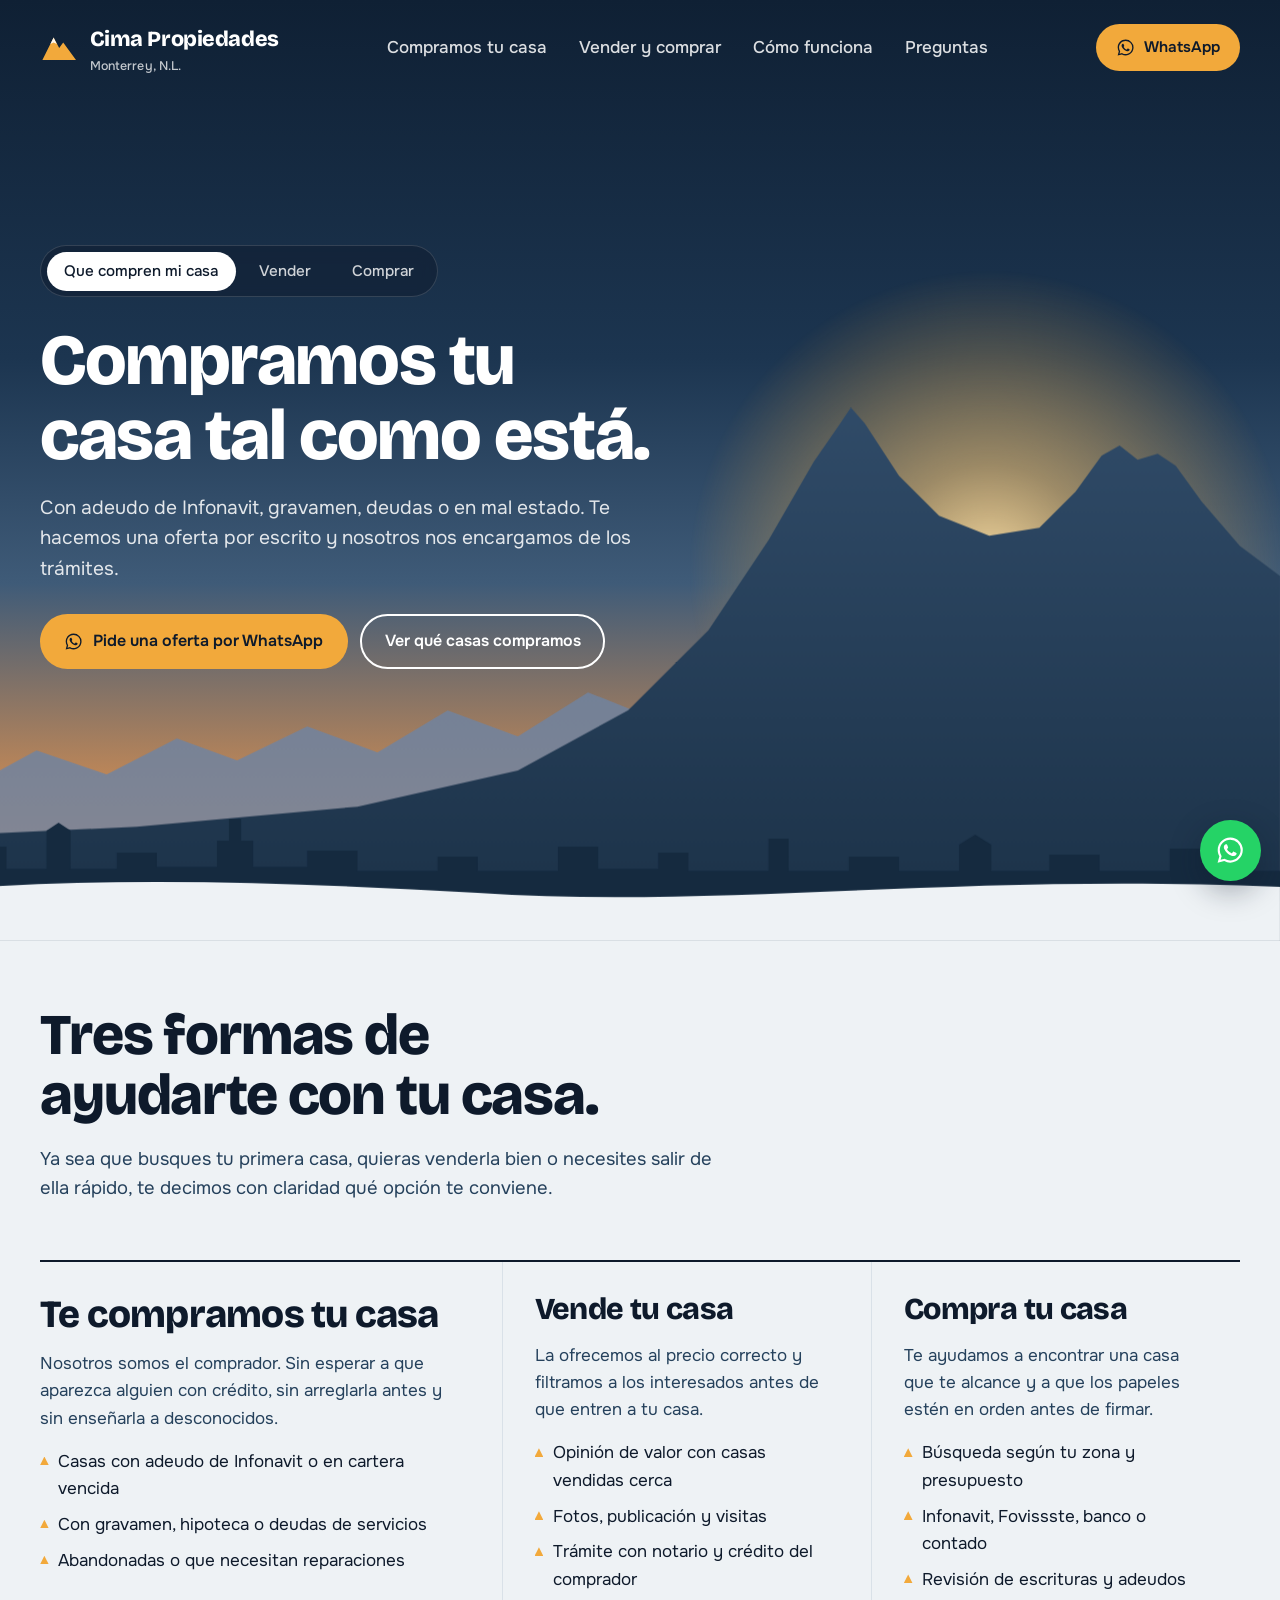
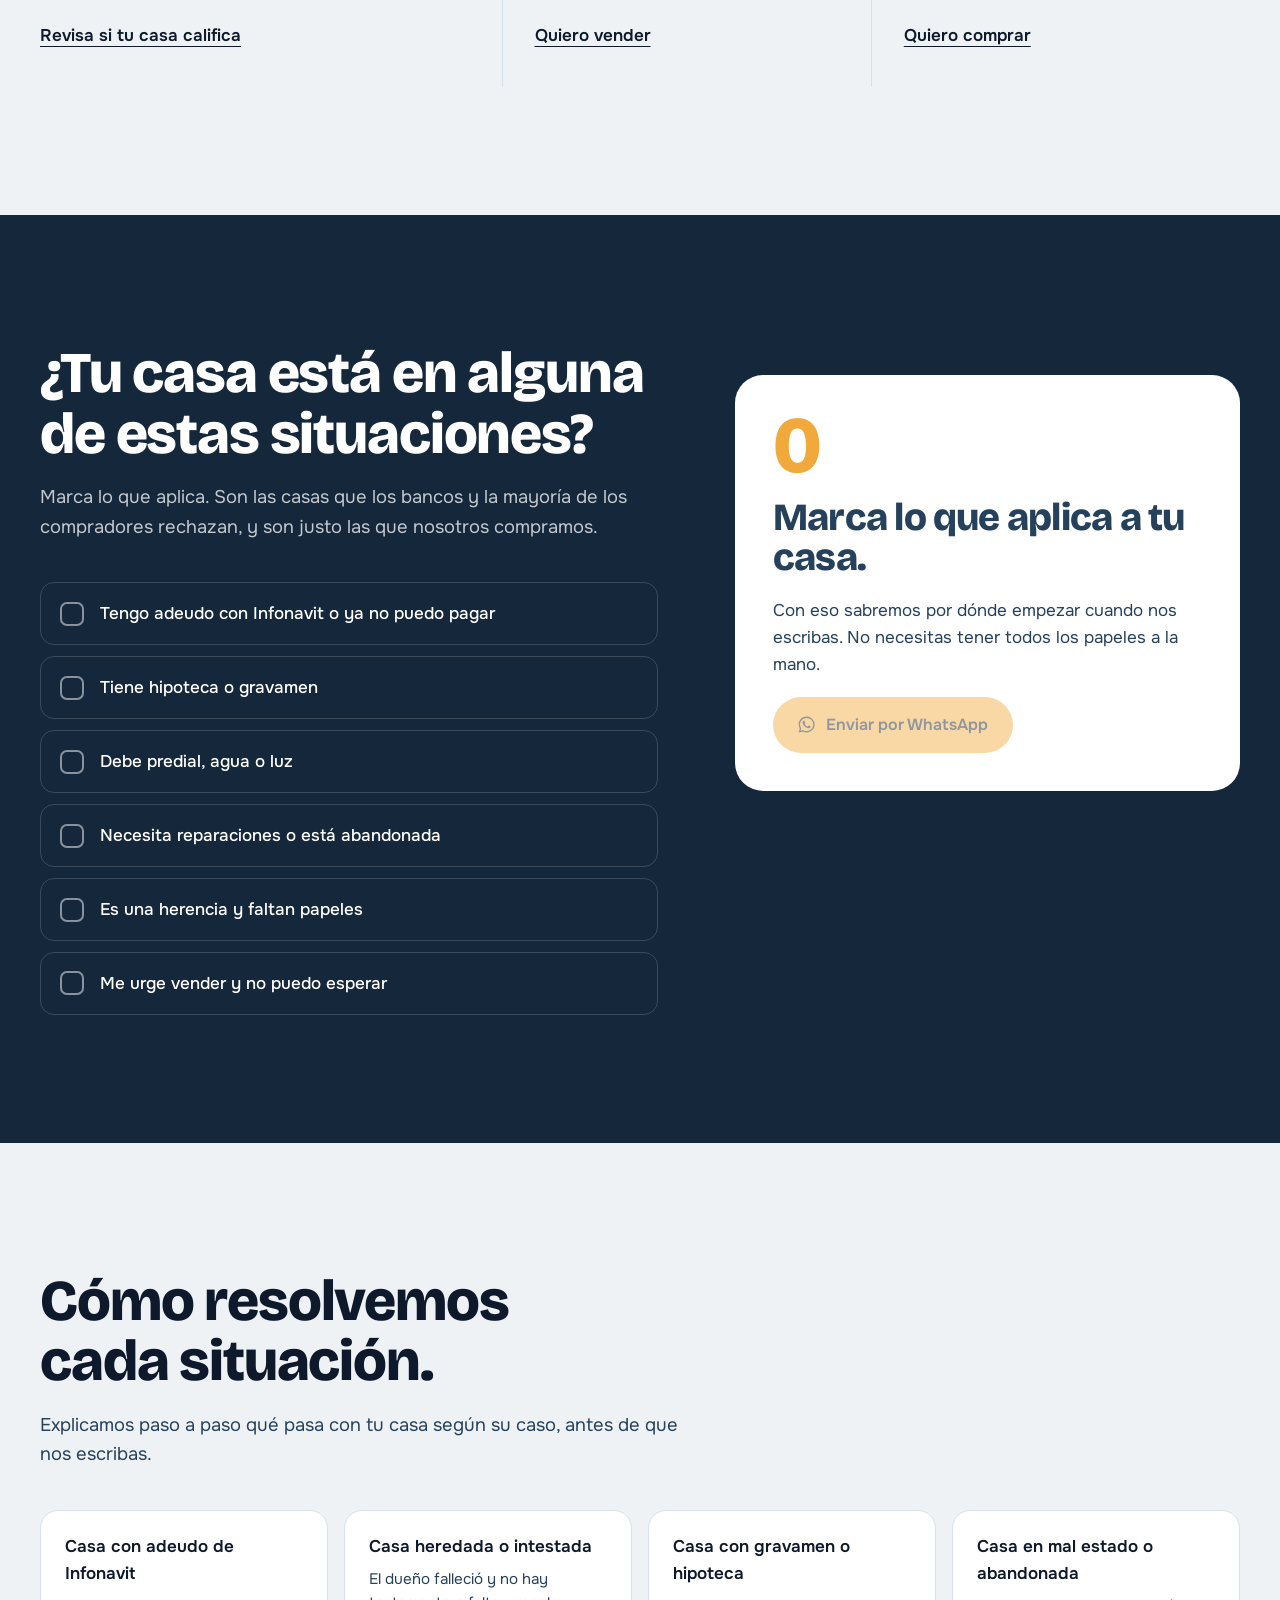
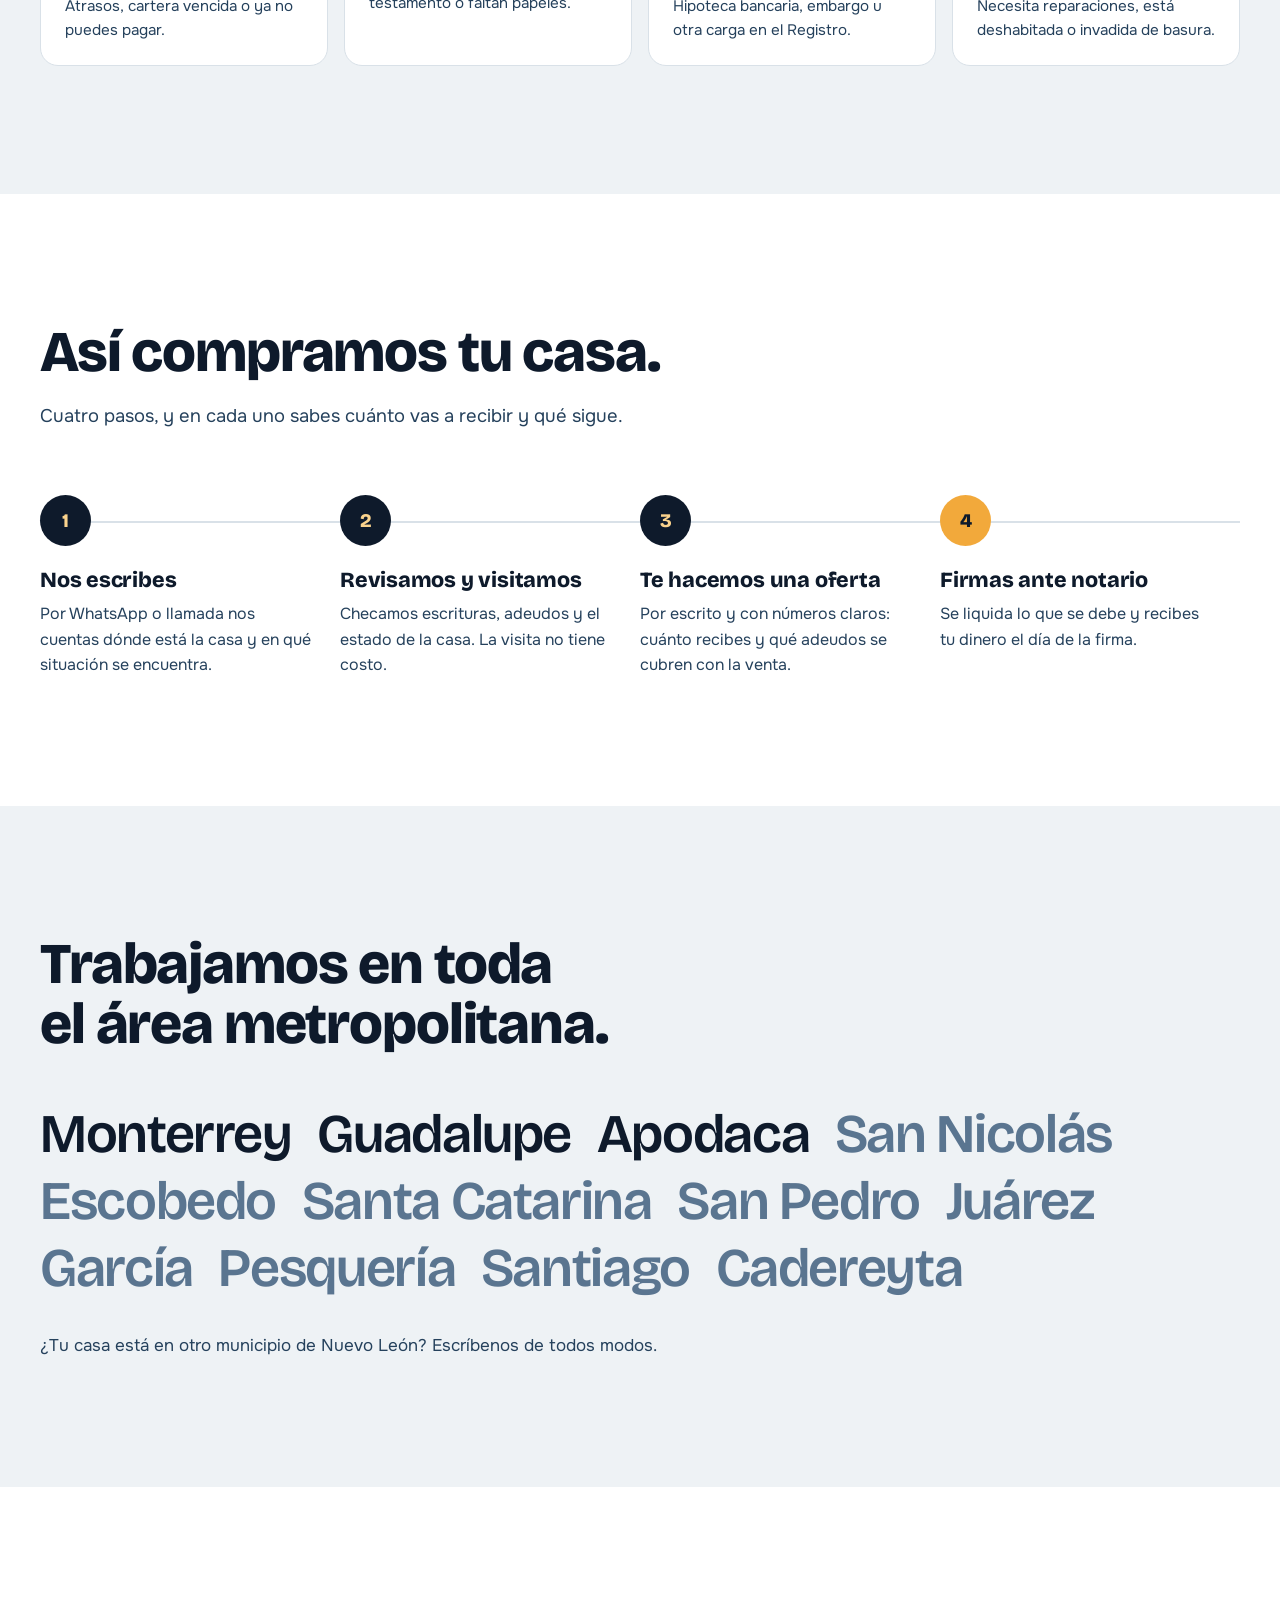
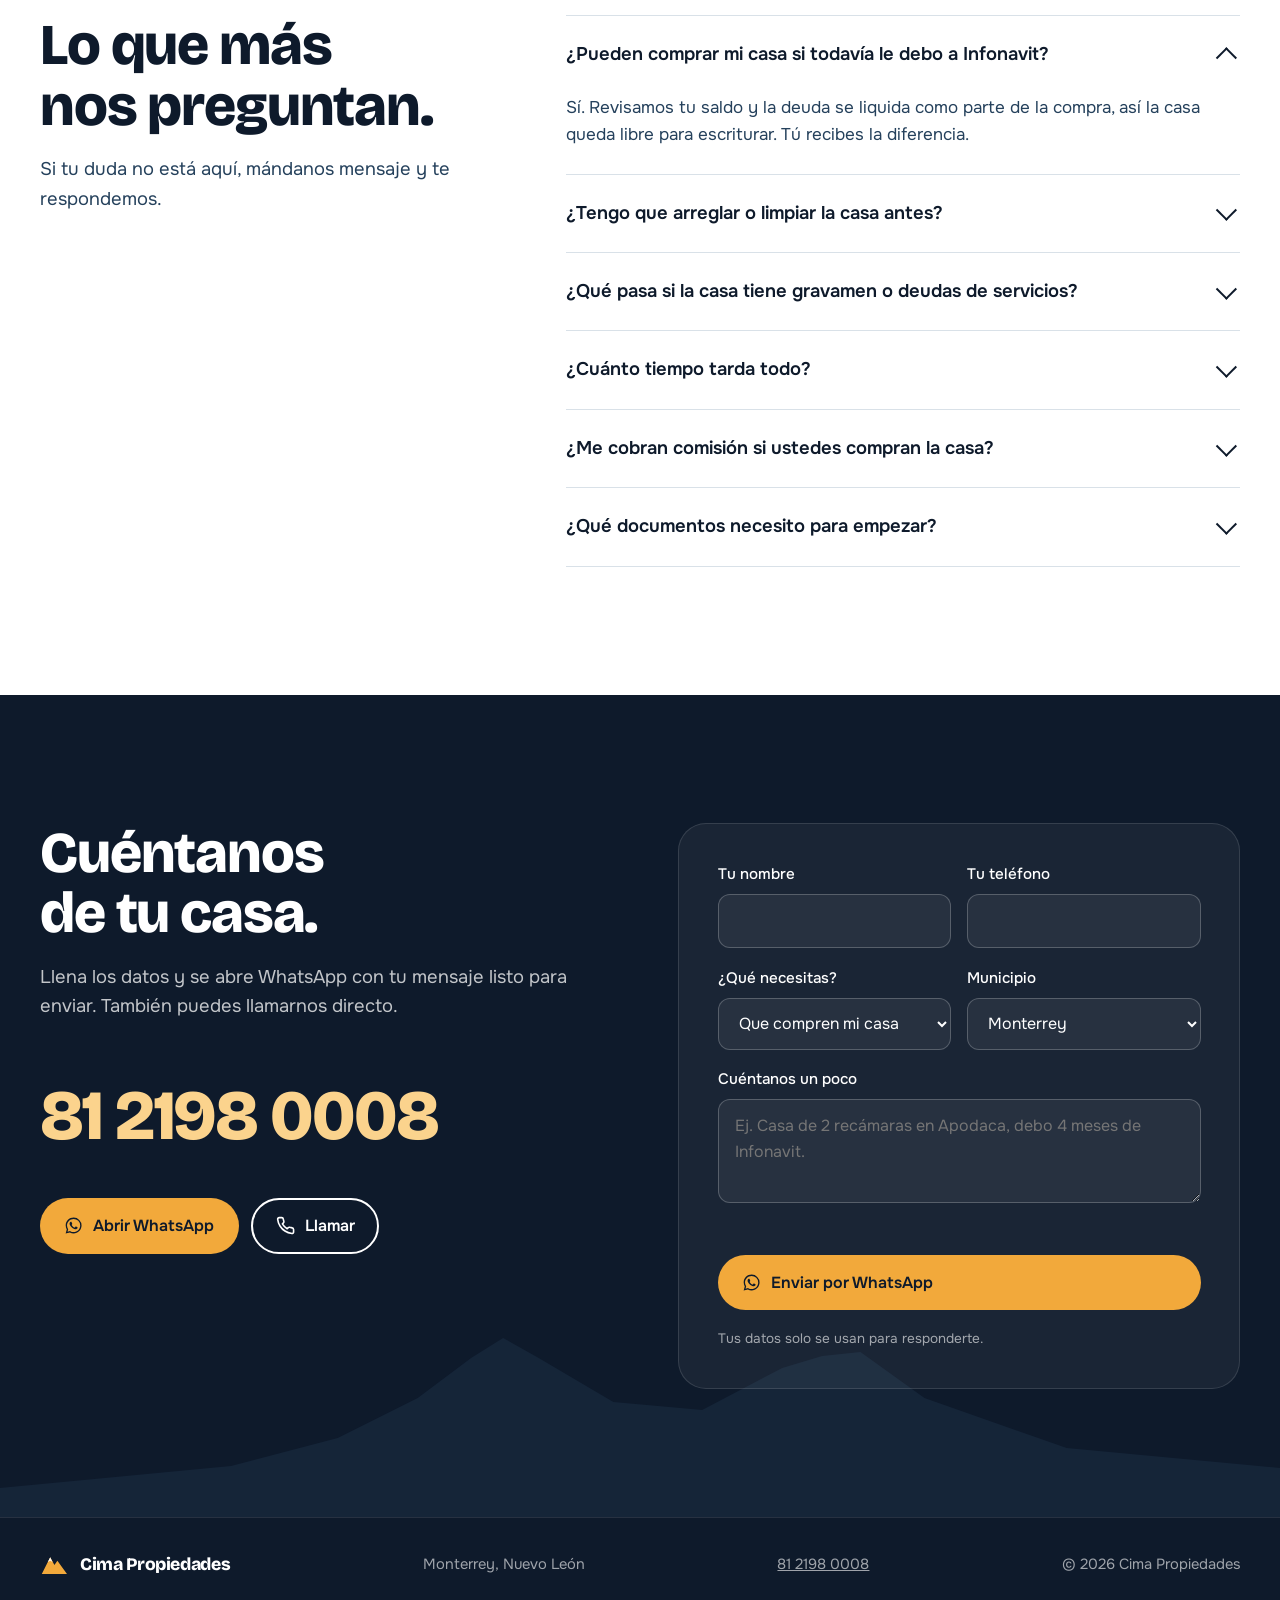
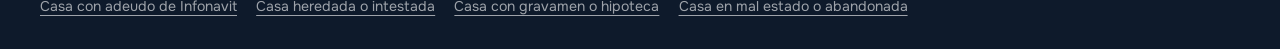
==== commit 04c109fe: "Agregar páginas por situación y hoja de estilos compartida Cuatro páginas para búsquedas en Google (" ====
--- a/index.html
+++ b/index.html
@@ -24,192 +24,7 @@
   "address": {"@type": "PostalAddress", "addressLocality": "Monterrey", "addressRegion": "Nuevo León", "addressCountry": "MX"}
 }
 </script>
-<style>
-:root{
-  --tinta:#0E1A2B;
-  --noche:#14273B;
-  --sierra:#25415C;
-  --pizarra:#5A7590;
-  --niebla:#EEF2F5;
-  --bruma:#D9E1E8;
-  --ambar:#F2A93B;
-  --miel:#FBD38D;
-  --blanco:#FFFFFF;
-  --display:"Bricolage Grotesque", system-ui, sans-serif;
-  --texto:"Onest", system-ui, sans-serif;
-  --ancho:1200px;
-}
-*{box-sizing:border-box}
-html{scroll-behavior:smooth}
-@media (prefers-reduced-motion:reduce){html{scroll-behavior:auto}}
-body{margin:0;font-family:var(--texto);font-size:1.0625rem;line-height:1.6;color:var(--tinta);background:var(--niebla);-webkit-font-smoothing:antialiased}
-img,svg{display:block;max-width:100%}
-a{color:inherit}
-h1,h2,h3{font-family:var(--display);line-height:1.05;margin:0;font-weight:800;letter-spacing:-.02em}
-p{margin:0}
-.envoltura{width:min(var(--ancho),100% - 3rem);margin-inline:auto}
-:focus-visible{outline:3px solid var(--ambar);outline-offset:3px;border-radius:6px}
-
-/* ---------- botones ---------- */
-.boton{display:inline-flex;align-items:center;gap:.6rem;font:600 1rem/1 var(--texto);padding:1rem 1.4rem;border-radius:999px;text-decoration:none;border:2px solid transparent;cursor:pointer;transition:transform .15s ease,background .15s ease}
-.boton:active{transform:scale(.97)}
-.boton-ambar{background:var(--ambar);color:var(--tinta)}
-.boton-ambar:hover{background:var(--miel)}
-.boton-linea{border-color:currentColor;background:transparent}
-.boton-linea:hover{background:rgba(255,255,255,.08)}
-.boton svg{width:1.2rem;height:1.2rem;flex:none}
-
-/* ---------- navegación ---------- */
-.nav{position:absolute;inset:0 0 auto;z-index:10;color:var(--blanco)}
-.nav .envoltura{display:flex;align-items:center;justify-content:space-between;padding:1.4rem 0}
-.marca{display:flex;align-items:center;gap:.7rem;text-decoration:none;font-family:var(--display);font-weight:800;font-size:1.35rem;letter-spacing:-.02em}
-.marca svg{width:2.4rem;height:2.4rem}
-.marca small{display:block;font:500 .78rem/1 var(--texto);letter-spacing:.01em;opacity:.75;margin-top:.2rem}
-.nav ul{display:flex;gap:2rem;list-style:none;margin:0;padding:0}
-.nav ul a{text-decoration:none;font-weight:500;opacity:.85}
-.nav ul a:hover{opacity:1;text-decoration:underline;text-underline-offset:6px}
-.nav .boton{padding:.75rem 1.1rem;font-size:.95rem}
-@media (max-width:900px){.nav ul{display:none}}
-.marca span{white-space:nowrap}
-
-/* ---------- héroe ---------- */
-.heroe{position:relative;min-height:100svh;color:var(--blanco);background:linear-gradient(180deg,#0F2034 0%,#1C3550 38%,#3F5B78 62%,#B98559 82%,#F2A93B 100%);overflow:hidden;display:flex;flex-direction:column}
-.heroe-contenido{position:relative;z-index:2;padding-top:clamp(6.5rem,13vh,8.5rem);padding-bottom:16vh;flex:1}
-.selector{display:inline-flex;max-width:100%;overflow-x:auto;scrollbar-width:none;gap:.35rem;padding:.35rem;border-radius:999px;background:rgba(14,26,43,.45);backdrop-filter:blur(8px);border:1px solid rgba(255,255,255,.14)}
-.selector button{flex:none;white-space:nowrap;font:500 .95rem/1 var(--texto);color:var(--blanco);background:transparent;border:0;padding:.75rem 1.1rem;border-radius:999px;cursor:pointer;opacity:.8}
-.selector button:hover{opacity:1}
-.selector button[aria-selected="true"]{background:var(--blanco);color:var(--tinta);opacity:1}
-.heroe h1{font-size:clamp(2.5rem,5.6vw,5rem);max-width:15ch;margin-top:1.6rem;text-wrap:balance}
-.heroe .bajada{font-size:clamp(1.05rem,1.5vw,1.25rem);max-width:50ch;margin-top:1.2rem;color:rgba(255,255,255,.86)}
-.heroe .acciones{display:flex;flex-wrap:wrap;gap:.8rem;margin-top:1.8rem}
-.panel-heroe{transition:opacity .25s ease}
-.panel-heroe.cambiando{opacity:0}
-.montanas{position:absolute;inset:auto 0 0 0;z-index:1;height:min(78vh,760px);pointer-events:none}
-.montanas svg{width:100%;height:100%}
-.capa{transform-origin:bottom;animation:subir 1.6s cubic-bezier(.2,.7,.1,1) both}
-.capa-1{animation-delay:.05s}.capa-2{animation-delay:.2s}.capa-3{animation-delay:.35s}.capa-4{animation-delay:.5s}
-.sol{animation:amanecer 2.4s ease-out both}
-@keyframes subir{from{transform:translateY(60px);opacity:0}to{transform:none;opacity:1}}
-@keyframes amanecer{from{opacity:0;transform:translateY(40px)}to{opacity:1;transform:none}}
-@media (prefers-reduced-motion:reduce){.capa,.sol{animation:none}.panel-heroe{transition:none}}
-.cerro-nota{position:absolute;z-index:2;right:max(1.5rem,calc((100% - var(--ancho))/2));bottom:clamp(9rem,26vh,15rem);font-size:.85rem;color:var(--tinta);opacity:.6;font-weight:500}
-@media (max-width:700px){.cerro-nota{display:none}}
-
-/* ---------- secciones ---------- */
-section{padding:clamp(4.5rem,10vw,8rem) 0}
-.titulo-seccion{font-size:clamp(2.1rem,4.6vw,3.6rem);max-width:18ch;text-wrap:balance}
-.intro{font-size:1.15rem;max-width:56ch;margin-top:1.2rem;color:var(--sierra)}
-
-/* tres caminos */
-.caminos{background:var(--niebla);padding-top:clamp(2rem,5vw,4rem)}
-.caminos-grid{display:grid;grid-template-columns:1.25fr 1fr 1fr;gap:0;margin-top:3.5rem;border-top:2px solid var(--tinta)}
-.camino{padding:2rem 2rem 2.4rem 0;display:flex;flex-direction:column;gap:1rem}
-.camino + .camino{padding-left:2rem;border-left:1px solid var(--bruma)}
-.camino h3{font-size:1.9rem}
-.camino p{color:var(--sierra);max-width:38ch}
-.camino ul{margin:0;padding:0;list-style:none;display:grid;gap:.55rem}
-.camino li{display:flex;gap:.6rem;align-items:flex-start}
-.camino li::before{content:"";width:.55rem;height:.55rem;margin-top:.55rem;flex:none;background:var(--ambar);clip-path:polygon(50% 0,100% 100%,0 100%)}
-.camino a{margin-top:auto;font-weight:600;text-underline-offset:5px;padding-top:.8rem}
-.camino.destacado h3{font-size:2.4rem}
-@media (max-width:900px){
-  .caminos-grid{grid-template-columns:1fr}
-  .camino,.camino + .camino{padding:2rem 0;border-left:0;border-bottom:1px solid var(--bruma)}
-}
-
-/* compramos tu casa */
-.compramos{background:var(--noche);color:var(--blanco);position:relative;overflow:hidden}
-.compramos .intro{color:rgba(255,255,255,.75)}
-.compramos-grid{display:grid;grid-template-columns:1.1fr .9fr;gap:clamp(2rem,6vw,5rem);align-items:start}
-.situaciones{display:grid;gap:.7rem;margin-top:2.5rem}
-.situacion{position:relative}
-.situacion input{position:absolute;opacity:0;pointer-events:none}
-.situacion label{display:flex;align-items:center;gap:1rem;padding:1.05rem 1.2rem;border-radius:14px;border:1px solid rgba(255,255,255,.16);cursor:pointer;font-weight:500;transition:background .15s ease,border-color .15s ease}
-.situacion label:hover{border-color:rgba(255,255,255,.4)}
-.situacion .caja{width:1.5rem;height:1.5rem;border-radius:7px;border:2px solid rgba(255,255,255,.5);flex:none;display:grid;place-items:center}
-.situacion .caja svg{width:.95rem;opacity:0;transform:scale(.4);transition:all .18s ease}
-.situacion input:checked + label{background:rgba(242,169,59,.14);border-color:var(--ambar)}
-.situacion input:checked + label .caja{background:var(--ambar);border-color:var(--ambar)}
-.situacion input:checked + label .caja svg{opacity:1;transform:none}
-.situacion input:focus-visible + label{outline:3px solid var(--ambar);outline-offset:3px}
-.respuesta{position:sticky;top:2rem;background:var(--blanco);color:var(--tinta);border-radius:28px;padding:clamp(1.8rem,3vw,2.6rem);min-height:22rem;display:flex;flex-direction:column;gap:1.2rem}
-.respuesta .grande{font-family:var(--display);font-weight:800;font-size:clamp(1.9rem,3vw,2.5rem);line-height:1.05;letter-spacing:-.02em}
-.respuesta p{color:var(--sierra)}
-.respuesta .boton{align-self:flex-start;margin-top:auto}
-.respuesta .boton[aria-disabled="true"]{opacity:.45;pointer-events:none}
-.contador{font-family:var(--display);font-size:5rem;line-height:.8;font-weight:800;color:var(--ambar)}
-@media (max-width:900px){.compramos-grid{grid-template-columns:1fr}.respuesta{position:static;min-height:0}}
-
-/* proceso */
-.proceso{background:var(--blanco)}
-.pasos{list-style:none;margin:4rem 0 0;padding:0;display:grid;grid-template-columns:repeat(4,1fr);position:relative}
-.pasos::before{content:"";position:absolute;left:0;right:0;top:1.6rem;height:2px;background:var(--bruma)}
-.paso{position:relative;padding-right:1.8rem}
-.paso .num{position:relative;width:3.2rem;height:3.2rem;border-radius:50%;background:var(--tinta);color:var(--miel);display:grid;place-items:center;font:800 1.2rem/1 var(--display)}
-.paso:last-child .num{background:var(--ambar);color:var(--tinta)}
-.paso h3{font-size:1.35rem;margin-top:1.4rem;letter-spacing:-.01em}
-.paso p{margin-top:.6rem;color:var(--sierra);font-size:1rem}
-@media (max-width:900px){
-  .pasos{grid-template-columns:1fr;gap:2.2rem}
-  .pasos::before{left:1.55rem;right:auto;top:0;bottom:0;width:2px;height:auto}
-  .paso{padding:0 0 0 4.6rem}
-  .paso .num{position:absolute;left:0;top:0}
-  .paso h3{margin-top:.5rem}
-}
-
-/* zonas */
-.zonas{background:var(--niebla)}
-.lista-zonas{display:flex;flex-wrap:wrap;gap:.3rem 1.6rem;margin:3rem 0 0;padding:0;list-style:none;font-family:var(--display);font-weight:600;font-size:clamp(1.8rem,4.4vw,3.4rem);line-height:1.15;letter-spacing:-.025em}
-.lista-zonas li{color:var(--pizarra)}
-.lista-zonas li:nth-child(-n+3){color:var(--tinta)}
-.zonas .nota{margin-top:2rem;color:var(--sierra)}
-
-/* preguntas */
-.preguntas{background:var(--blanco)}
-.preguntas-grid{display:grid;grid-template-columns:.8fr 1.2fr;gap:clamp(2rem,6vw,6rem)}
-details{border-bottom:1px solid var(--bruma)}
-details:first-child{border-top:1px solid var(--bruma)}
-summary{list-style:none;cursor:pointer;padding:1.5rem 3rem 1.5rem 0;font-weight:600;font-size:1.15rem;position:relative}
-summary::-webkit-details-marker{display:none}
-summary::after{content:"";position:absolute;right:.4rem;top:50%;width:.8rem;height:.8rem;border-right:2px solid var(--tinta);border-bottom:2px solid var(--tinta);transform:translateY(-70%) rotate(45deg);transition:transform .2s ease}
-details[open] summary::after{transform:translateY(-30%) rotate(-135deg)}
-details p{padding:0 2rem 1.6rem 0;color:var(--sierra);max-width:62ch}
-@media (max-width:900px){.preguntas-grid{grid-template-columns:1fr}}
-
-/* contacto */
-.contacto{background:var(--tinta);color:var(--blanco);position:relative;overflow:hidden}
-.contacto-grid{display:grid;grid-template-columns:1fr 1fr;gap:clamp(2rem,6vw,6rem);position:relative;z-index:1}
-.contacto .intro{color:rgba(255,255,255,.75)}
-.telefono{display:block;font-family:var(--display);font-weight:800;font-size:clamp(2.4rem,5.5vw,4.4rem);letter-spacing:-.03em;margin-top:2.4rem;text-decoration:none;color:var(--miel)}
-.telefono:hover{text-decoration:underline;text-decoration-thickness:3px;text-underline-offset:8px}
-.contacto .acciones{display:flex;flex-wrap:wrap;gap:.8rem;margin-top:1.6rem}
-form{display:grid;gap:1.1rem;background:rgba(255,255,255,.05);border:1px solid rgba(255,255,255,.12);border-radius:28px;padding:clamp(1.5rem,3vw,2.4rem)}
-.campo{display:grid;gap:.45rem}
-.campo label{font-weight:500;font-size:.95rem}
-.campo input,.campo select,.campo textarea{font:inherit;font-size:1rem;color:var(--blanco);background:rgba(255,255,255,.06);border:1px solid rgba(255,255,255,.22);border-radius:12px;padding:.85rem 1rem;width:100%}
-.campo select option{color:var(--tinta)}
-.campo textarea{min-height:6.5rem;resize:vertical}
-.campo input:focus,.campo select:focus,.campo textarea:focus{outline:none;border-color:var(--ambar);box-shadow:0 0 0 3px rgba(242,169,59,.3)}
-.fila{display:grid;grid-template-columns:1fr 1fr;gap:1rem}
-.aviso{font-size:.85rem;color:rgba(255,255,255,.6)}
-.error{color:var(--miel);font-size:.9rem;min-height:1.2em}
-@media (max-width:900px){.contacto-grid{grid-template-columns:1fr}}
-@media (max-width:520px){.fila{grid-template-columns:1fr}}
-.contacto .silueta{position:absolute;left:0;right:0;bottom:-1px;height:180px;opacity:.5}
-
-/* pie */
-footer{background:var(--tinta);color:rgba(255,255,255,.6);border-top:1px solid rgba(255,255,255,.1);padding:2rem 0;font-size:.92rem}
-footer .envoltura{display:flex;flex-wrap:wrap;gap:1rem;justify-content:space-between;align-items:center}
-footer .marca{color:var(--blanco);font-size:1.1rem}
-footer .marca svg{width:1.8rem;height:1.8rem}
-
-/* whatsapp flotante */
-.flotante{position:fixed;right:1.2rem;bottom:1.2rem;z-index:50;width:3.8rem;height:3.8rem;border-radius:50%;background:#25D366;color:#fff;display:grid;place-items:center;box-shadow:0 10px 30px rgba(14,26,43,.35);transition:transform .15s ease}
-.flotante:hover{transform:scale(1.06)}
-.flotante svg{width:1.9rem;height:1.9rem}
-@media (max-width:600px){.nav .boton{display:none}.heroe-contenido{padding-top:6rem;padding-bottom:30vh}.montanas{height:36vh}.selector button{font-size:.82rem;padding:.7rem .65rem}.heroe .acciones .boton-linea{display:none}}
-.solo-lectores{position:absolute;width:1px;height:1px;overflow:hidden;clip:rect(0 0 0 0);white-space:nowrap}
-</style>
+<link rel="stylesheet" href="estilos.css">
 </head>
 <body>
 
@@ -349,6 +164,19 @@
   </div>
 </section>
 
+<section class="otras" aria-labelledby="t-guias">
+  <div class="envoltura">
+    <h2 class="titulo-seccion" id="t-guias">Cómo resolvemos cada situación.</h2>
+    <p class="intro">Explicamos paso a paso qué pasa con tu casa según su caso, antes de que nos escribas.</p>
+    <div class="otras-grid">
+      <a href="vender-casa-con-adeudo-infonavit-monterrey.html">Casa con adeudo de Infonavit<span>Atrasos, cartera vencida o ya no puedes pagar.</span></a>
+      <a href="vender-casa-intestada-herencia-monterrey.html">Casa heredada o intestada<span>El dueño falleció y no hay testamento o faltan papeles.</span></a>
+      <a href="vender-casa-con-gravamen-monterrey.html">Casa con gravamen o hipoteca<span>Hipoteca bancaria, embargo u otra carga en el Registro.</span></a>
+      <a href="vender-casa-en-mal-estado-monterrey.html">Casa en mal estado o abandonada<span>Necesita reparaciones, está deshabitada o invadida de basura.</span></a>
+    </div>
+  </div>
+</section>
+
 <section class="proceso" id="proceso" aria-labelledby="t-proceso">
   <div class="envoltura">
     <h2 class="titulo-seccion" id="t-proceso">Así compramos tu casa.</h2>
@@ -452,6 +280,7 @@
     <a class="marca" href="#inicio"><svg style="color:var(--ambar)"><use href="#i-cima"/></svg>Cima Propiedades</a>
     <span>Monterrey, Nuevo León</span><a href="tel:+528121980008">81 2198 0008</a>
     <span>© 2026 Cima Propiedades</span>
+    <nav aria-label="Situaciones"><a href="vender-casa-con-adeudo-infonavit-monterrey.html">Casa con adeudo de Infonavit</a><a href="vender-casa-intestada-herencia-monterrey.html">Casa heredada o intestada</a><a href="vender-casa-con-gravamen-monterrey.html">Casa con gravamen o hipoteca</a><a href="vender-casa-en-mal-estado-monterrey.html">Casa en mal estado o abandonada</a></nav>
   </div>
 </footer>
 
--- a/estilos.css
+++ b/estilos.css
@@ -0,0 +1,208 @@
+:root{
+  --tinta:#0E1A2B;
+  --noche:#14273B;
+  --sierra:#25415C;
+  --pizarra:#5A7590;
+  --niebla:#EEF2F5;
+  --bruma:#D9E1E8;
+  --ambar:#F2A93B;
+  --miel:#FBD38D;
+  --blanco:#FFFFFF;
+  --display:"Bricolage Grotesque", system-ui, sans-serif;
+  --texto:"Onest", system-ui, sans-serif;
+  --ancho:1200px;
+}
+*{box-sizing:border-box}
+html{scroll-behavior:smooth}
+@media (prefers-reduced-motion:reduce){html{scroll-behavior:auto}}
+body{margin:0;font-family:var(--texto);font-size:1.0625rem;line-height:1.6;color:var(--tinta);background:var(--niebla);-webkit-font-smoothing:antialiased}
+img,svg{display:block;max-width:100%}
+a{color:inherit}
+h1,h2,h3{font-family:var(--display);line-height:1.05;margin:0;font-weight:800;letter-spacing:-.02em}
+p{margin:0}
+.envoltura{width:min(var(--ancho),100% - 3rem);margin-inline:auto}
+:focus-visible{outline:3px solid var(--ambar);outline-offset:3px;border-radius:6px}
+
+/* ---------- botones ---------- */
+.boton{display:inline-flex;align-items:center;gap:.6rem;font:600 1rem/1 var(--texto);padding:1rem 1.4rem;border-radius:999px;text-decoration:none;border:2px solid transparent;cursor:pointer;transition:transform .15s ease,background .15s ease}
+.boton:active{transform:scale(.97)}
+.boton-ambar{background:var(--ambar);color:var(--tinta)}
+.boton-ambar:hover{background:var(--miel)}
+.boton-linea{border-color:currentColor;background:transparent}
+.boton-linea:hover{background:rgba(255,255,255,.08)}
+.boton svg{width:1.2rem;height:1.2rem;flex:none}
+
+/* ---------- navegación ---------- */
+.nav{position:absolute;inset:0 0 auto;z-index:10;color:var(--blanco)}
+.nav .envoltura{display:flex;align-items:center;justify-content:space-between;padding:1.4rem 0}
+.marca{display:flex;align-items:center;gap:.7rem;text-decoration:none;font-family:var(--display);font-weight:800;font-size:1.35rem;letter-spacing:-.02em}
+.marca svg{width:2.4rem;height:2.4rem}
+.marca small{display:block;font:500 .78rem/1 var(--texto);letter-spacing:.01em;opacity:.75;margin-top:.2rem}
+.nav ul{display:flex;gap:2rem;list-style:none;margin:0;padding:0}
+.nav ul a{text-decoration:none;font-weight:500;opacity:.85}
+.nav ul a:hover{opacity:1;text-decoration:underline;text-underline-offset:6px}
+.nav .boton{padding:.75rem 1.1rem;font-size:.95rem}
+@media (max-width:900px){.nav ul{display:none}}
+.marca span{white-space:nowrap}
+
+/* ---------- héroe ---------- */
+.heroe{position:relative;min-height:100svh;color:var(--blanco);background:linear-gradient(180deg,#0F2034 0%,#1C3550 38%,#3F5B78 62%,#B98559 82%,#F2A93B 100%);overflow:hidden;display:flex;flex-direction:column}
+.heroe-contenido{position:relative;z-index:2;padding-top:clamp(6.5rem,13vh,8.5rem);padding-bottom:16vh;flex:1}
+.selector{display:inline-flex;max-width:100%;overflow-x:auto;scrollbar-width:none;gap:.35rem;padding:.35rem;border-radius:999px;background:rgba(14,26,43,.45);backdrop-filter:blur(8px);border:1px solid rgba(255,255,255,.14)}
+.selector button{flex:none;white-space:nowrap;font:500 .95rem/1 var(--texto);color:var(--blanco);background:transparent;border:0;padding:.75rem 1.1rem;border-radius:999px;cursor:pointer;opacity:.8}
+.selector button:hover{opacity:1}
+.selector button[aria-selected="true"]{background:var(--blanco);color:var(--tinta);opacity:1}
+.heroe h1{font-size:clamp(2.5rem,5.6vw,5rem);max-width:15ch;margin-top:1.6rem;text-wrap:balance}
+.heroe .bajada{font-size:clamp(1.05rem,1.5vw,1.25rem);max-width:50ch;margin-top:1.2rem;color:rgba(255,255,255,.86)}
+.heroe .acciones{display:flex;flex-wrap:wrap;gap:.8rem;margin-top:1.8rem}
+.panel-heroe{transition:opacity .25s ease}
+.panel-heroe.cambiando{opacity:0}
+.montanas{position:absolute;inset:auto 0 0 0;z-index:1;height:min(78vh,760px);pointer-events:none}
+.montanas svg{width:100%;height:100%}
+.capa{transform-origin:bottom;animation:subir 1.6s cubic-bezier(.2,.7,.1,1) both}
+.capa-1{animation-delay:.05s}.capa-2{animation-delay:.2s}.capa-3{animation-delay:.35s}.capa-4{animation-delay:.5s}
+.sol{animation:amanecer 2.4s ease-out both}
+@keyframes subir{from{transform:translateY(60px);opacity:0}to{transform:none;opacity:1}}
+@keyframes amanecer{from{opacity:0;transform:translateY(40px)}to{opacity:1;transform:none}}
+@media (prefers-reduced-motion:reduce){.capa,.sol{animation:none}.panel-heroe{transition:none}}
+.cerro-nota{position:absolute;z-index:2;right:max(1.5rem,calc((100% - var(--ancho))/2));bottom:clamp(9rem,26vh,15rem);font-size:.85rem;color:var(--tinta);opacity:.6;font-weight:500}
+@media (max-width:700px){.cerro-nota{display:none}}
+
+/* ---------- secciones ---------- */
+section{padding:clamp(4.5rem,10vw,8rem) 0}
+.titulo-seccion{font-size:clamp(2.1rem,4.6vw,3.6rem);max-width:18ch;text-wrap:balance}
+.intro{font-size:1.15rem;max-width:56ch;margin-top:1.2rem;color:var(--sierra)}
+
+/* tres caminos */
+.caminos{background:var(--niebla);padding-top:clamp(2rem,5vw,4rem)}
+.caminos-grid{display:grid;grid-template-columns:1.25fr 1fr 1fr;gap:0;margin-top:3.5rem;border-top:2px solid var(--tinta)}
+.camino{padding:2rem 2rem 2.4rem 0;display:flex;flex-direction:column;gap:1rem}
+.camino + .camino{padding-left:2rem;border-left:1px solid var(--bruma)}
+.camino h3{font-size:1.9rem}
+.camino p{color:var(--sierra);max-width:38ch}
+.camino ul{margin:0;padding:0;list-style:none;display:grid;gap:.55rem}
+.camino li{display:flex;gap:.6rem;align-items:flex-start}
+.camino li::before{content:"";width:.55rem;height:.55rem;margin-top:.55rem;flex:none;background:var(--ambar);clip-path:polygon(50% 0,100% 100%,0 100%)}
+.camino a{margin-top:auto;font-weight:600;text-underline-offset:5px;padding-top:.8rem}
+.camino.destacado h3{font-size:2.4rem}
+@media (max-width:900px){
+  .caminos-grid{grid-template-columns:1fr}
+  .camino,.camino + .camino{padding:2rem 0;border-left:0;border-bottom:1px solid var(--bruma)}
+}
+
+/* compramos tu casa */
+.compramos{background:var(--noche);color:var(--blanco);position:relative;overflow:hidden}
+.compramos .intro{color:rgba(255,255,255,.75)}
+.compramos-grid{display:grid;grid-template-columns:1.1fr .9fr;gap:clamp(2rem,6vw,5rem);align-items:start}
+.situaciones{display:grid;gap:.7rem;margin-top:2.5rem}
+.situacion{position:relative}
+.situacion input{position:absolute;opacity:0;pointer-events:none}
+.situacion label{display:flex;align-items:center;gap:1rem;padding:1.05rem 1.2rem;border-radius:14px;border:1px solid rgba(255,255,255,.16);cursor:pointer;font-weight:500;transition:background .15s ease,border-color .15s ease}
+.situacion label:hover{border-color:rgba(255,255,255,.4)}
+.situacion .caja{width:1.5rem;height:1.5rem;border-radius:7px;border:2px solid rgba(255,255,255,.5);flex:none;display:grid;place-items:center}
+.situacion .caja svg{width:.95rem;opacity:0;transform:scale(.4);transition:all .18s ease}
+.situacion input:checked + label{background:rgba(242,169,59,.14);border-color:var(--ambar)}
+.situacion input:checked + label .caja{background:var(--ambar);border-color:var(--ambar)}
+.situacion input:checked + label .caja svg{opacity:1;transform:none}
+.situacion input:focus-visible + label{outline:3px solid var(--ambar);outline-offset:3px}
+.respuesta{position:sticky;top:2rem;background:var(--blanco);color:var(--tinta);border-radius:28px;padding:clamp(1.8rem,3vw,2.6rem);min-height:22rem;display:flex;flex-direction:column;gap:1.2rem}
+.respuesta .grande{font-family:var(--display);font-weight:800;font-size:clamp(1.9rem,3vw,2.5rem);line-height:1.05;letter-spacing:-.02em}
+.respuesta p{color:var(--sierra)}
+.respuesta .boton{align-self:flex-start;margin-top:auto}
+.respuesta .boton[aria-disabled="true"]{opacity:.45;pointer-events:none}
+.contador{font-family:var(--display);font-size:5rem;line-height:.8;font-weight:800;color:var(--ambar)}
+@media (max-width:900px){.compramos-grid{grid-template-columns:1fr}.respuesta{position:static;min-height:0}}
+
+/* proceso */
+.proceso{background:var(--blanco)}
+.pasos{list-style:none;margin:4rem 0 0;padding:0;display:grid;grid-template-columns:repeat(4,1fr);position:relative}
+.pasos::before{content:"";position:absolute;left:0;right:0;top:1.6rem;height:2px;background:var(--bruma)}
+.paso{position:relative;padding-right:1.8rem}
+.paso .num{position:relative;width:3.2rem;height:3.2rem;border-radius:50%;background:var(--tinta);color:var(--miel);display:grid;place-items:center;font:800 1.2rem/1 var(--display)}
+.paso:last-child .num{background:var(--ambar);color:var(--tinta)}
+.paso h3{font-size:1.35rem;margin-top:1.4rem;letter-spacing:-.01em}
+.paso p{margin-top:.6rem;color:var(--sierra);font-size:1rem}
+@media (max-width:900px){
+  .pasos{grid-template-columns:1fr;gap:2.2rem}
+  .pasos::before{left:1.55rem;right:auto;top:0;bottom:0;width:2px;height:auto}
+  .paso{padding:0 0 0 4.6rem}
+  .paso .num{position:absolute;left:0;top:0}
+  .paso h3{margin-top:.5rem}
+}
+
+/* zonas */
+.zonas{background:var(--niebla)}
+.lista-zonas{display:flex;flex-wrap:wrap;gap:.3rem 1.6rem;margin:3rem 0 0;padding:0;list-style:none;font-family:var(--display);font-weight:600;font-size:clamp(1.8rem,4.4vw,3.4rem);line-height:1.15;letter-spacing:-.025em}
+.lista-zonas li{color:var(--pizarra)}
+.lista-zonas li:nth-child(-n+3){color:var(--tinta)}
+.zonas .nota{margin-top:2rem;color:var(--sierra)}
+
+/* preguntas */
+.preguntas{background:var(--blanco)}
+.preguntas-grid{display:grid;grid-template-columns:.8fr 1.2fr;gap:clamp(2rem,6vw,6rem)}
+details{border-bottom:1px solid var(--bruma)}
+details:first-child{border-top:1px solid var(--bruma)}
+summary{list-style:none;cursor:pointer;padding:1.5rem 3rem 1.5rem 0;font-weight:600;font-size:1.15rem;position:relative}
+summary::-webkit-details-marker{display:none}
+summary::after{content:"";position:absolute;right:.4rem;top:50%;width:.8rem;height:.8rem;border-right:2px solid var(--tinta);border-bottom:2px solid var(--tinta);transform:translateY(-70%) rotate(45deg);transition:transform .2s ease}
+details[open] summary::after{transform:translateY(-30%) rotate(-135deg)}
+details p{padding:0 2rem 1.6rem 0;color:var(--sierra);max-width:62ch}
+@media (max-width:900px){.preguntas-grid{grid-template-columns:1fr}}
+
+/* contacto */
+.contacto{background:var(--tinta);color:var(--blanco);position:relative;overflow:hidden}
+.contacto-grid{display:grid;grid-template-columns:1fr 1fr;gap:clamp(2rem,6vw,6rem);position:relative;z-index:1}
+.contacto .intro{color:rgba(255,255,255,.75)}
+.telefono{display:block;font-family:var(--display);font-weight:800;font-size:clamp(2.4rem,5.5vw,4.4rem);letter-spacing:-.03em;margin-top:2.4rem;text-decoration:none;color:var(--miel)}
+.telefono:hover{text-decoration:underline;text-decoration-thickness:3px;text-underline-offset:8px}
+.contacto .acciones{display:flex;flex-wrap:wrap;gap:.8rem;margin-top:1.6rem}
+form{display:grid;gap:1.1rem;background:rgba(255,255,255,.05);border:1px solid rgba(255,255,255,.12);border-radius:28px;padding:clamp(1.5rem,3vw,2.4rem)}
+.campo{display:grid;gap:.45rem}
+.campo label{font-weight:500;font-size:.95rem}
+.campo input,.campo select,.campo textarea{font:inherit;font-size:1rem;color:var(--blanco);background:rgba(255,255,255,.06);border:1px solid rgba(255,255,255,.22);border-radius:12px;padding:.85rem 1rem;width:100%}
+.campo select option{color:var(--tinta)}
+.campo textarea{min-height:6.5rem;resize:vertical}
+.campo input:focus,.campo select:focus,.campo textarea:focus{outline:none;border-color:var(--ambar);box-shadow:0 0 0 3px rgba(242,169,59,.3)}
+.fila{display:grid;grid-template-columns:1fr 1fr;gap:1rem}
+.aviso{font-size:.85rem;color:rgba(255,255,255,.6)}
+.error{color:var(--miel);font-size:.9rem;min-height:1.2em}
+@media (max-width:900px){.contacto-grid{grid-template-columns:1fr}}
+@media (max-width:520px){.fila{grid-template-columns:1fr}}
+.contacto .silueta{position:absolute;left:0;right:0;bottom:-1px;height:180px;opacity:.5}
+
+/* pie */
+footer{background:var(--tinta);color:rgba(255,255,255,.6);border-top:1px solid rgba(255,255,255,.1);padding:2rem 0;font-size:.92rem}
+footer .envoltura{display:flex;flex-wrap:wrap;gap:1rem;justify-content:space-between;align-items:center}
+footer .marca{color:var(--blanco);font-size:1.1rem}
+footer .marca svg{width:1.8rem;height:1.8rem}
+
+/* whatsapp flotante */
+.flotante{position:fixed;right:1.2rem;bottom:1.2rem;z-index:50;width:3.8rem;height:3.8rem;border-radius:50%;background:#25D366;color:#fff;display:grid;place-items:center;box-shadow:0 10px 30px rgba(14,26,43,.35);transition:transform .15s ease}
+.flotante:hover{transform:scale(1.06)}
+.flotante svg{width:1.9rem;height:1.9rem}
+@media (max-width:600px){.nav .boton{display:none}.heroe-contenido{padding-top:6rem;padding-bottom:30vh}.montanas{height:36vh}.selector button{font-size:.82rem;padding:.7rem .65rem}.heroe .acciones .boton-linea{display:none}}
+.solo-lectores{position:absolute;width:1px;height:1px;overflow:hidden;clip:rect(0 0 0 0);white-space:nowrap}
+
+/* ---------- páginas por situación ---------- */
+.nav.solida{position:relative;background:var(--tinta)}
+.heroe-sub{background:linear-gradient(180deg,#0F2034 0%,#1C3550 55%,#3F5B78 100%);color:var(--blanco);padding:clamp(3rem,8vw,6rem) 0 clamp(3.5rem,8vw,6rem)}
+.heroe-sub .miga{font-size:.9rem;color:rgba(255,255,255,.65)}
+.heroe-sub .miga a{text-underline-offset:4px}
+.heroe-sub h1{font-size:clamp(2.2rem,5vw,4.2rem);max-width:18ch;margin-top:1rem;text-wrap:balance}
+.heroe-sub .bajada{font-size:clamp(1.05rem,1.5vw,1.25rem);max-width:56ch;margin-top:1.2rem;color:rgba(255,255,255,.86)}
+.heroe-sub .acciones{display:flex;flex-wrap:wrap;gap:.8rem;margin-top:1.8rem}
+.texto-largo{display:grid;grid-template-columns:.8fr 1.2fr;gap:clamp(2rem,6vw,6rem)}
+.texto-largo .cuerpo{display:grid;gap:1.1rem;color:var(--sierra);max-width:62ch}
+.texto-largo .cuerpo strong{color:var(--tinta)}
+.texto-largo ul{margin:0;padding-left:1.2rem;display:grid;gap:.5rem}
+@media (max-width:900px){.texto-largo{grid-template-columns:1fr}}
+.otras{background:var(--niebla)}
+.otras-grid{display:grid;grid-template-columns:repeat(auto-fit,minmax(15rem,1fr));gap:1rem;margin-top:2.5rem}
+.otras-grid a{display:block;padding:1.4rem 1.5rem;border-radius:18px;background:var(--blanco);border:1px solid var(--bruma);text-decoration:none;font-weight:600;transition:border-color .15s ease}
+.otras-grid a:hover{border-color:var(--ambar)}
+.otras-grid a span{display:block;font-weight:400;color:var(--sierra);font-size:.95rem;margin-top:.4rem}
+.cierre{background:var(--tinta);color:var(--blanco);text-align:left}
+.cierre .intro{color:rgba(255,255,255,.75)}
+.cierre .acciones{display:flex;flex-wrap:wrap;gap:.8rem;margin-top:2rem}
+footer nav{display:flex;flex-wrap:wrap;gap:.4rem 1.2rem;width:100%;order:5;font-size:.88rem}
+footer nav a{text-underline-offset:4px}
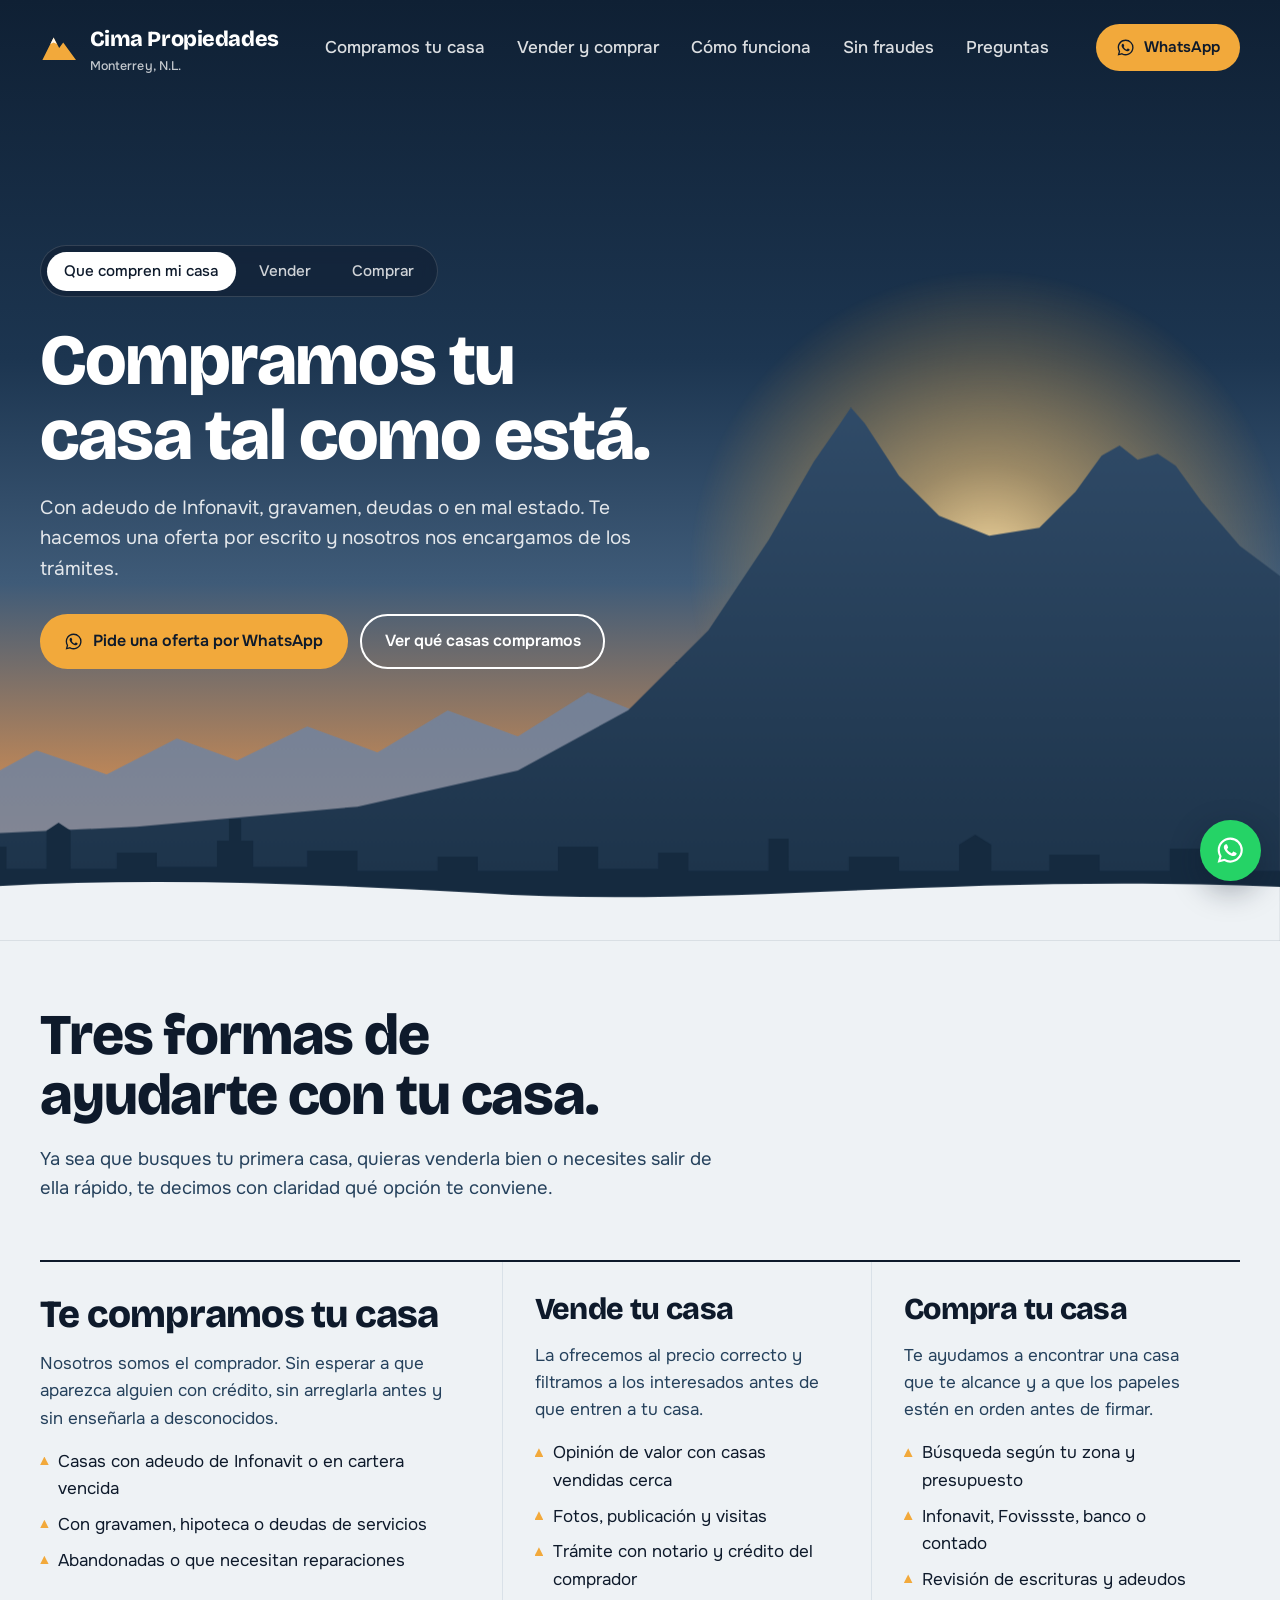
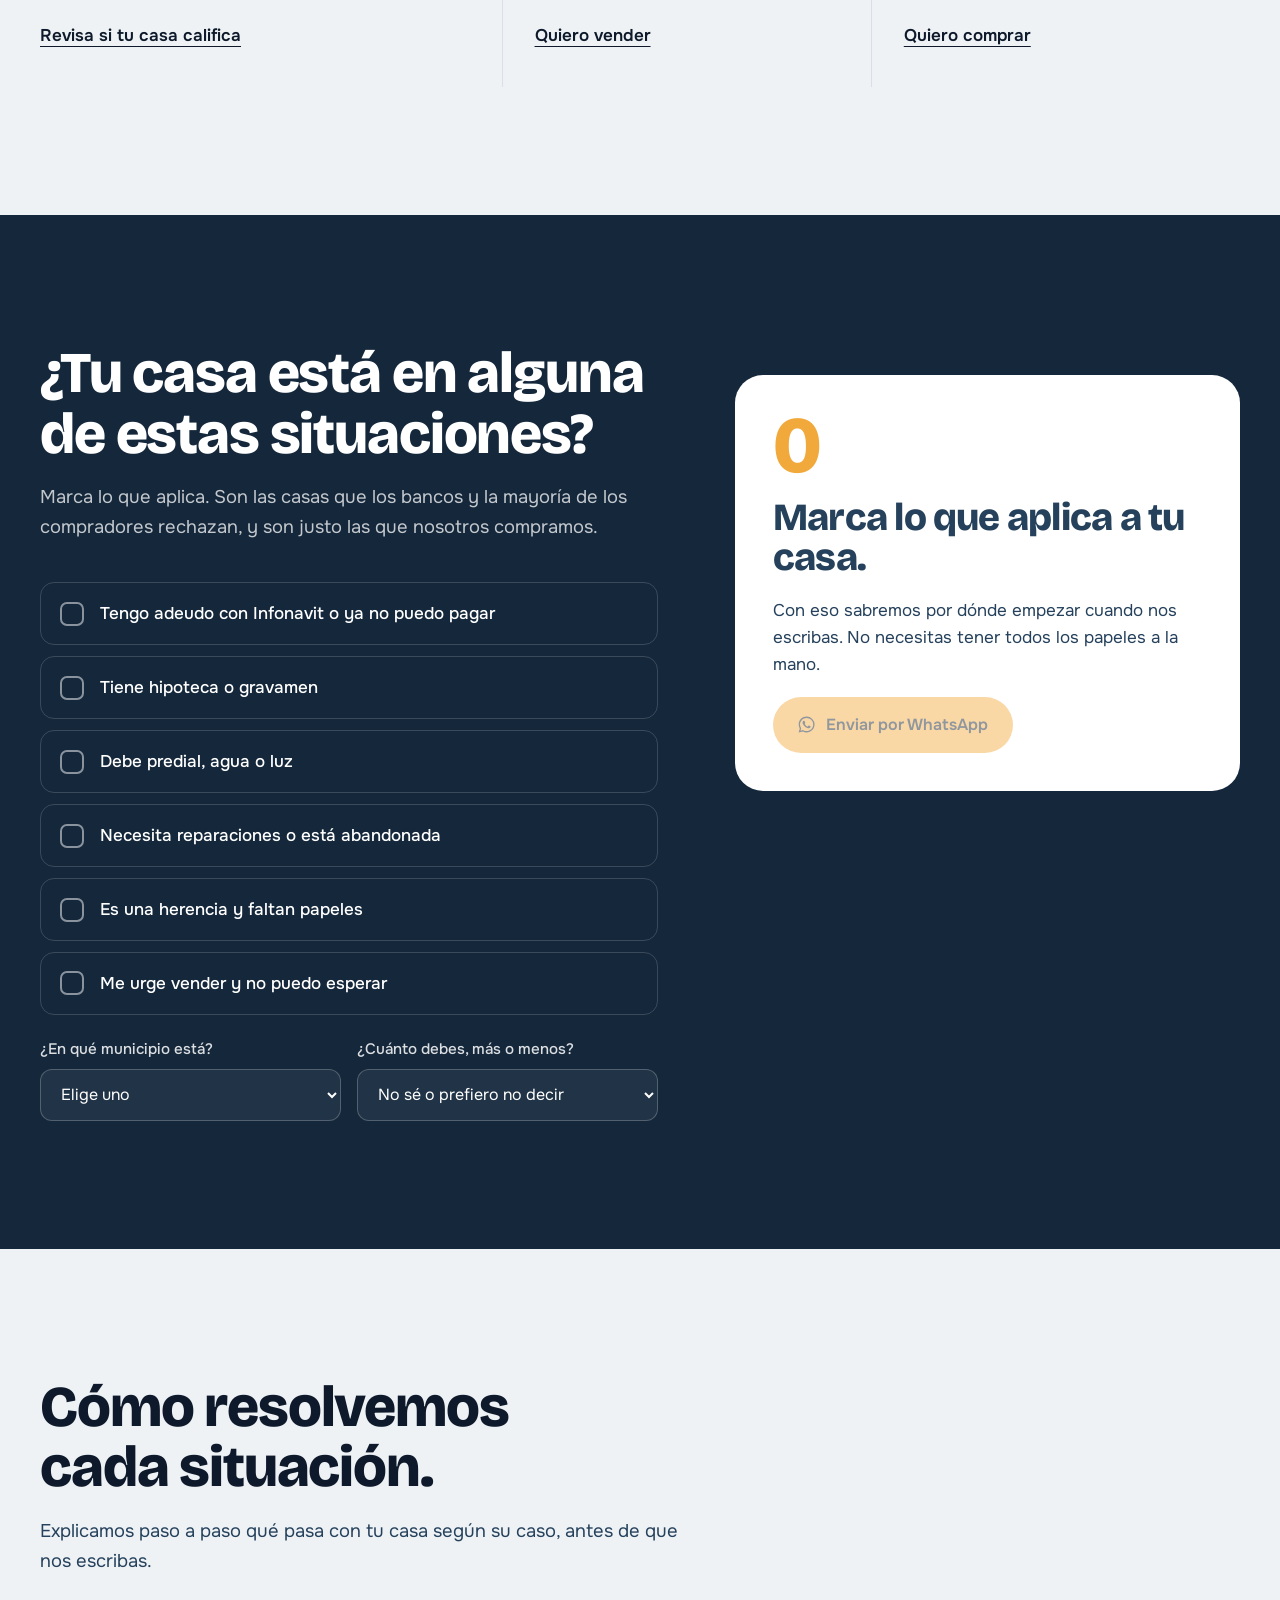
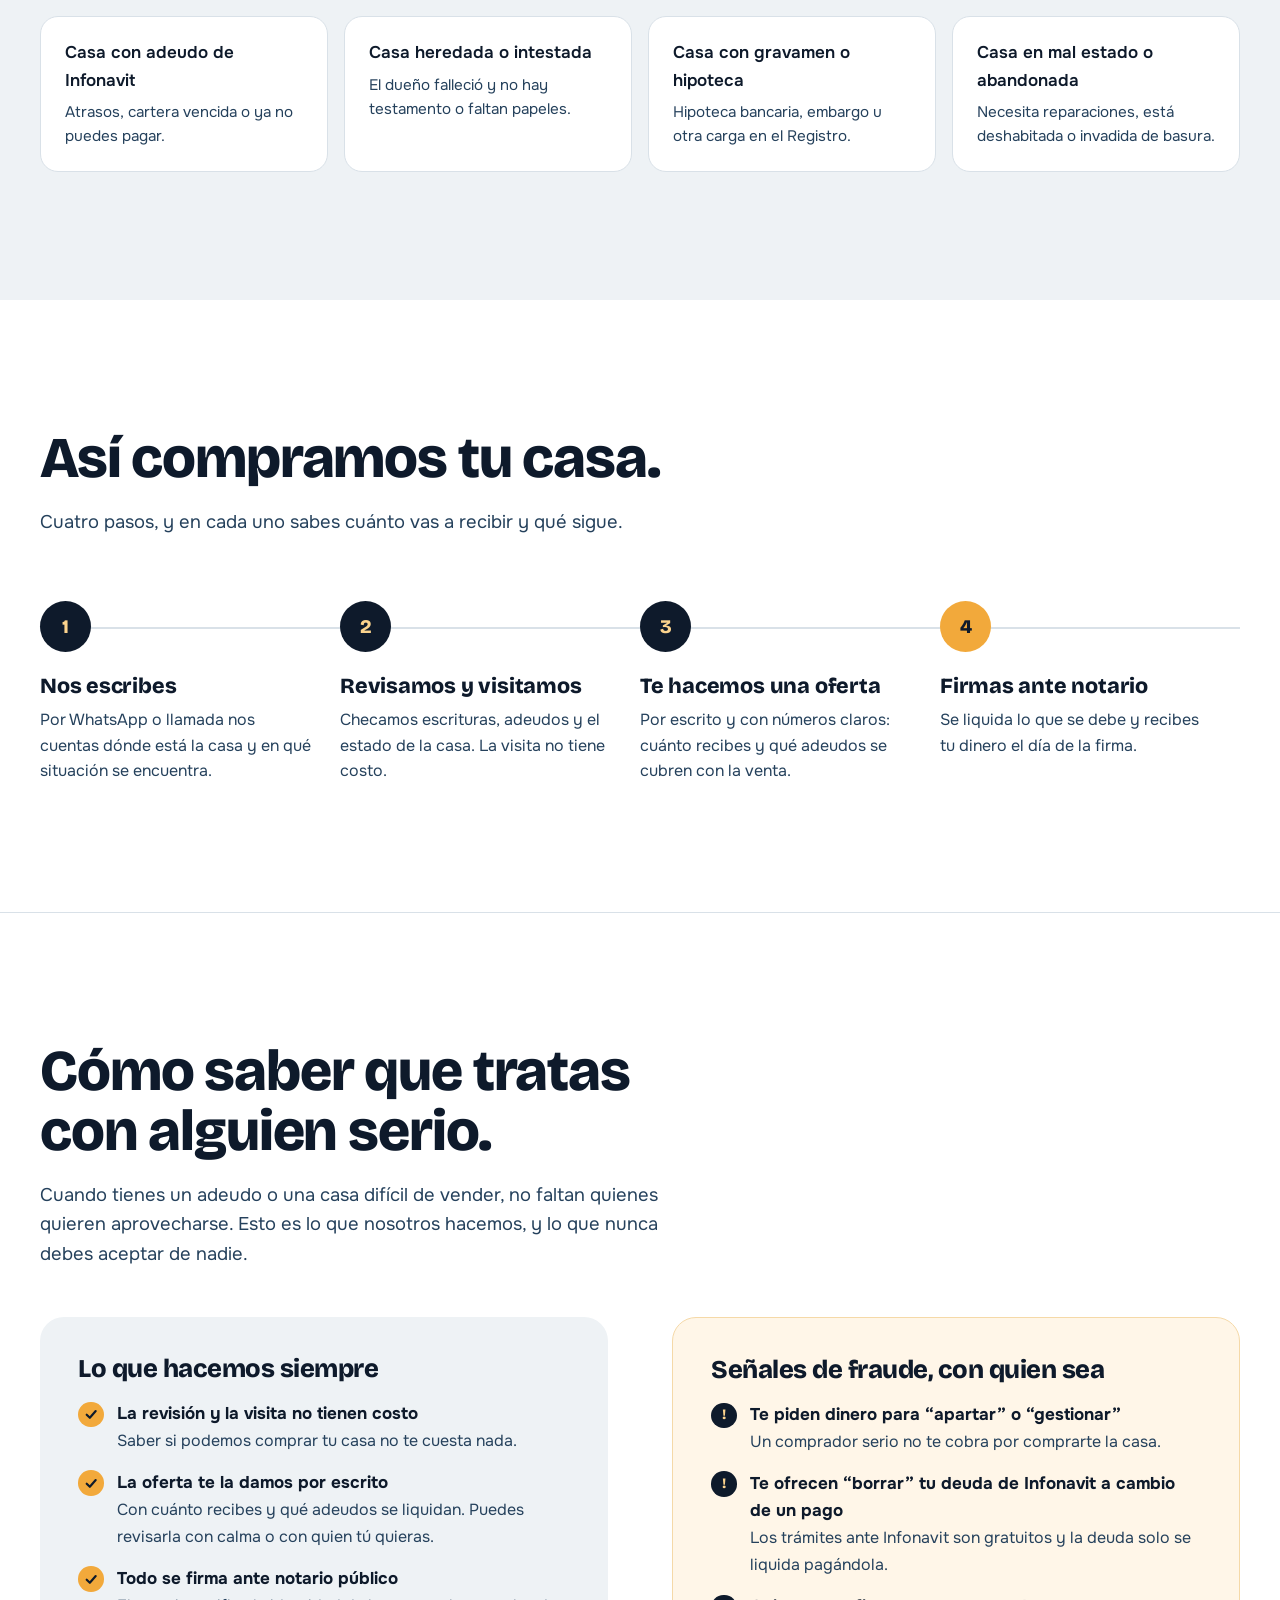
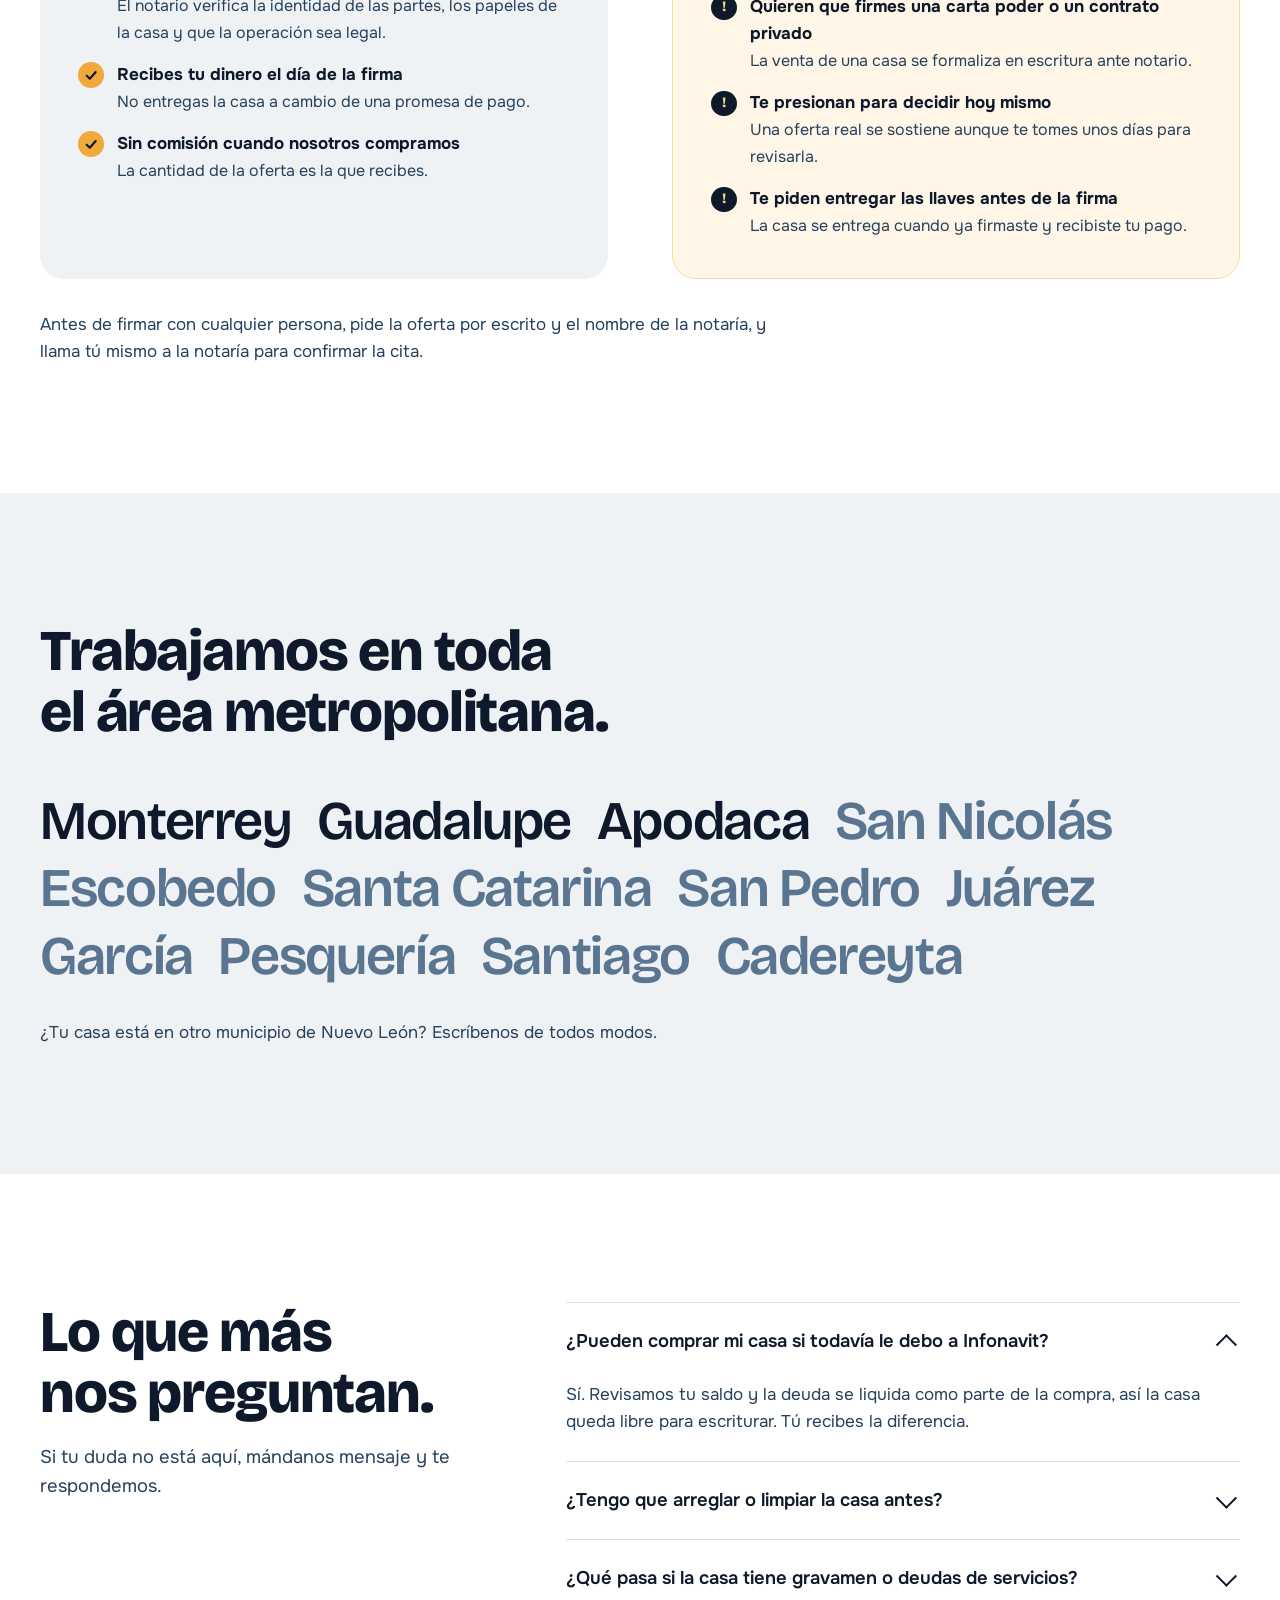
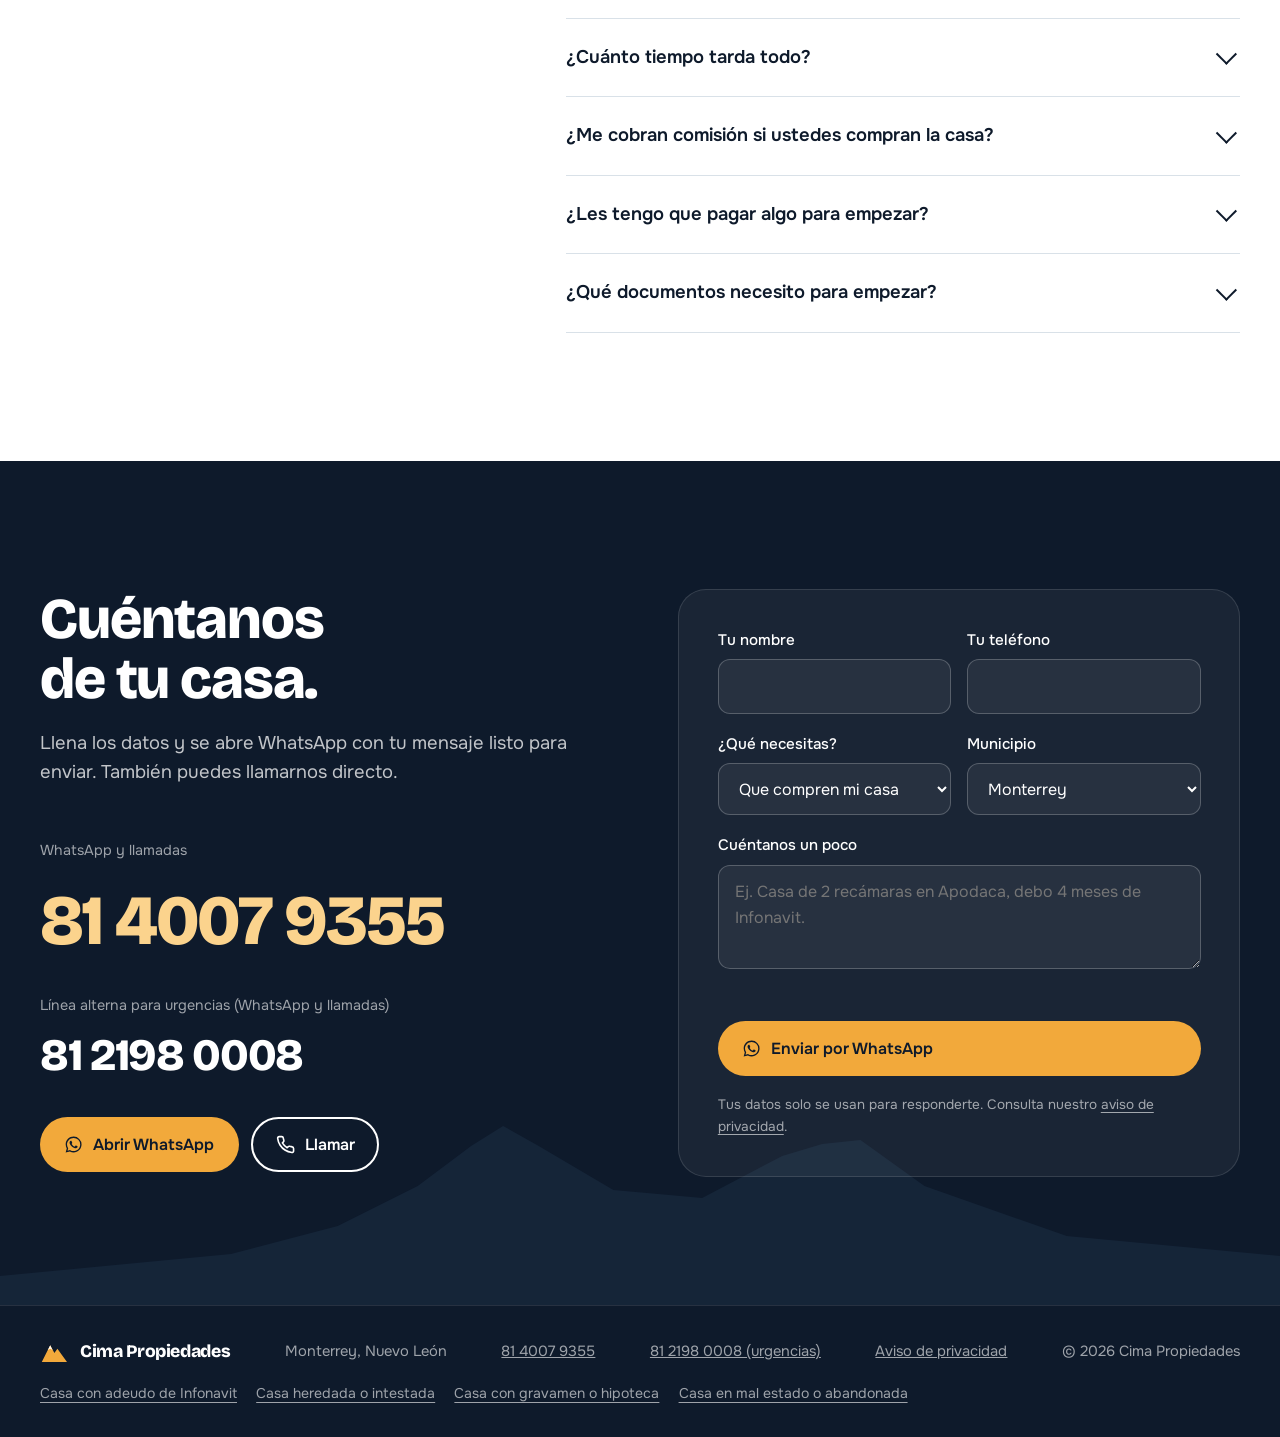
==== commit 5fef9b8e: "Sección contra fraudes, evaluación rápida, segundo teléfono y aviso de privacidad - 81 4007 9355 pas" ====
--- a/index.html
+++ b/index.html
@@ -4,12 +4,15 @@
 <meta charset="utf-8">
 <meta name="viewport" content="width=device-width, initial-scale=1">
 <title>Cima Propiedades | Compra, vende o te compramos tu casa en Monterrey</title>
-<meta name="description" content="Inmobiliaria en Monterrey, Nuevo León. Te ayudamos a comprar o vender tu casa, y compramos casas con adeudo de Infonavit, gravamen, deudas o en mal estado. Escríbenos al 81 2198 0008.">
+<meta name="description" content="Inmobiliaria en Monterrey, Nuevo León. Te ayudamos a comprar o vender tu casa, y compramos casas con adeudo de Infonavit, gravamen, deudas o en mal estado. Escríbenos por WhatsApp o llama al 81 4007 9355.">
 <meta property="og:title" content="Cima Propiedades · Monterrey">
 <meta property="og:description" content="Compra, vende o deja que compremos tu casa, aunque tenga adeudos o esté en mal estado.">
 <meta property="og:type" content="website">
 <meta property="og:locale" content="es_MX">
 <meta name="theme-color" content="#14273B">
+<meta property="og:image" content="og-imagen.png">
+<meta name="twitter:card" content="summary_large_image">
+<link rel="apple-touch-icon" href="icono-180.png">
 <link rel="icon" href="data:image/svg+xml,%3Csvg xmlns='http://www.w3.org/2000/svg' viewBox='0 0 64 64'%3E%3Crect width='64' height='64' rx='14' fill='%2314273B'/%3E%3Cpath d='M8 48 L24 18 L32 32 L38 24 L56 48 Z' fill='%23F2A93B'/%3E%3C/svg%3E">
 <link rel="preconnect" href="https://fonts.googleapis.com">
 <link rel="preconnect" href="https://fonts.gstatic.com" crossorigin>
@@ -19,7 +22,9 @@
   "@context": "https://schema.org",
   "@type": "RealEstateAgent",
   "name": "Cima Propiedades",
-  "telephone": "+52 81 2198 0008",
+  "telephone": ["+52 81 4007 9355", "+52 81 2198 0008"],
+  "priceRange": "Revisión y visita sin costo",
+  "knowsLanguage": "es-MX",
   "areaServed": "Área metropolitana de Monterrey, Nuevo León",
   "address": {"@type": "PostalAddress", "addressLocality": "Monterrey", "addressRegion": "Nuevo León", "addressCountry": "MX"}
 }
@@ -47,10 +52,11 @@
         <li><a href="#compramos">Compramos tu casa</a></li>
         <li><a href="#servicios">Vender y comprar</a></li>
         <li><a href="#proceso">Cómo funciona</a></li>
+        <li><a href="#confianza">Sin fraudes</a></li>
         <li><a href="#preguntas">Preguntas</a></li>
       </ul>
     </nav>
-    <a class="boton boton-ambar" href="https://wa.me/528121980008" target="_blank" rel="noopener">
+    <a class="boton boton-ambar" href="https://wa.me/528140079355" target="_blank" rel="noopener">
       <svg><use href="#i-wa"/></svg> WhatsApp
     </a>
   </div>
@@ -68,7 +74,7 @@
       <h1 id="h-titulo">Compramos tu casa tal como está.</h1>
       <p class="bajada" id="h-bajada">Con adeudo de Infonavit, gravamen, deudas o en mal estado. Te hacemos una oferta por escrito y nosotros nos encargamos de los trámites.</p>
       <div class="acciones">
-        <a class="boton boton-ambar" id="h-cta" href="https://wa.me/528121980008?text=Hola%2C%20quiero%20que%20me%20hagan%20una%20oferta%20por%20mi%20casa." target="_blank" rel="noopener"><svg><use href="#i-wa"/></svg> <span id="h-cta-texto">Pide una oferta por WhatsApp</span></a>
+        <a class="boton boton-ambar" id="h-cta" href="https://wa.me/528140079355?text=Hola%2C%20quiero%20que%20me%20hagan%20una%20oferta%20por%20mi%20casa." target="_blank" rel="noopener"><svg><use href="#i-wa"/></svg> <span id="h-cta-texto">Pide una oferta por WhatsApp</span></a>
         <a class="boton boton-linea" id="h-sec" href="#compramos">Ver qué casas compramos</a>
       </div>
     </div>
@@ -154,12 +160,30 @@
         <div class="situacion"><input type="checkbox" id="s5" value="Es una herencia y faltan papeles"><label for="s5"><span class="caja"><svg viewBox="0 0 16 16"><path d="M3 8.5 6.5 12 13 4.5" fill="none" stroke="#0E1A2B" stroke-width="2.4" stroke-linecap="round" stroke-linejoin="round"/></svg></span>Es una herencia y faltan papeles</label></div>
         <div class="situacion"><input type="checkbox" id="s6" value="Me urge vender y no puedo esperar"><label for="s6"><span class="caja"><svg viewBox="0 0 16 16"><path d="M3 8.5 6.5 12 13 4.5" fill="none" stroke="#0E1A2B" stroke-width="2.4" stroke-linecap="round" stroke-linejoin="round"/></svg></span>Me urge vender y no puedo esperar</label></div>
       </div>
+      <div class="evaluacion">
+        <div class="campo"><label for="e-municipio">¿En qué municipio está?</label>
+          <select id="e-municipio">
+            <option value="">Elige uno</option>
+            <option>Monterrey</option><option>Guadalupe</option><option>Apodaca</option><option>San Nicolás</option><option>Escobedo</option><option>Santa Catarina</option><option>San Pedro</option><option>Juárez</option><option>García</option><option>Pesquería</option><option>Santiago</option><option>Cadereyta</option><option>Otro municipio de N.L.</option>
+          </select>
+        </div>
+        <div class="campo"><label for="e-adeudo">¿Cuánto debes, más o menos?</label>
+          <select id="e-adeudo">
+            <option value="">No sé o prefiero no decir</option>
+            <option>Nada, no tiene adeudos</option>
+            <option>Menos de $100,000</option>
+            <option>Entre $100,000 y $300,000</option>
+            <option>Entre $300,000 y $600,000</option>
+            <option>Más de $600,000</option>
+          </select>
+        </div>
+      </div>
     </div>
     <aside class="respuesta" aria-live="polite">
       <div class="contador" id="contador">0</div>
       <p class="grande" id="r-titulo">Marca lo que aplica a tu casa.</p>
       <p id="r-texto">Con eso sabremos por dónde empezar cuando nos escribas. No necesitas tener todos los papeles a la mano.</p>
-      <a class="boton boton-ambar" id="r-cta" href="https://wa.me/528121980008" target="_blank" rel="noopener" aria-disabled="true"><svg><use href="#i-wa"/></svg> Enviar por WhatsApp</a>
+      <a class="boton boton-ambar" id="r-cta" href="https://wa.me/528140079355" target="_blank" rel="noopener" aria-disabled="true"><svg><use href="#i-wa"/></svg> Enviar por WhatsApp</a>
     </aside>
   </div>
 </section>
@@ -190,6 +214,36 @@
   </div>
 </section>
 
+<section class="confianza" id="confianza" aria-labelledby="t-confianza">
+  <div class="envoltura">
+    <h2 class="titulo-seccion" id="t-confianza">Cómo saber que tratas con alguien serio.</h2>
+    <p class="intro">Cuando tienes un adeudo o una casa difícil de vender, no faltan quienes quieren aprovecharse. Esto es lo que nosotros hacemos, y lo que nunca debes aceptar de nadie.</p>
+    <div class="confianza-grid">
+      <div class="tarjeta compromisos">
+        <h3>Lo que hacemos siempre</h3>
+        <ul>
+          <li><span class="ico"><svg viewBox="0 0 16 16"><path d="M3 8.5 6.5 12 13 4.5" fill="none" stroke="#0E1A2B" stroke-width="2.4" stroke-linecap="round" stroke-linejoin="round"/></svg></span><div><b>La revisión y la visita no tienen costo</b><span>Saber si podemos comprar tu casa no te cuesta nada.</span></div></li>
+          <li><span class="ico"><svg viewBox="0 0 16 16"><path d="M3 8.5 6.5 12 13 4.5" fill="none" stroke="#0E1A2B" stroke-width="2.4" stroke-linecap="round" stroke-linejoin="round"/></svg></span><div><b>La oferta te la damos por escrito</b><span>Con cuánto recibes y qué adeudos se liquidan. Puedes revisarla con calma o con quien tú quieras.</span></div></li>
+          <li><span class="ico"><svg viewBox="0 0 16 16"><path d="M3 8.5 6.5 12 13 4.5" fill="none" stroke="#0E1A2B" stroke-width="2.4" stroke-linecap="round" stroke-linejoin="round"/></svg></span><div><b>Todo se firma ante notario público</b><span>El notario verifica la identidad de las partes, los papeles de la casa y que la operación sea legal.</span></div></li>
+          <li><span class="ico"><svg viewBox="0 0 16 16"><path d="M3 8.5 6.5 12 13 4.5" fill="none" stroke="#0E1A2B" stroke-width="2.4" stroke-linecap="round" stroke-linejoin="round"/></svg></span><div><b>Recibes tu dinero el día de la firma</b><span>No entregas la casa a cambio de una promesa de pago.</span></div></li>
+          <li><span class="ico"><svg viewBox="0 0 16 16"><path d="M3 8.5 6.5 12 13 4.5" fill="none" stroke="#0E1A2B" stroke-width="2.4" stroke-linecap="round" stroke-linejoin="round"/></svg></span><div><b>Sin comisión cuando nosotros compramos</b><span>La cantidad de la oferta es la que recibes.</span></div></li>
+        </ul>
+      </div>
+      <div class="tarjeta alertas">
+        <h3>Señales de fraude, con quien sea</h3>
+        <ul>
+          <li><span class="ico">!</span><div><b>Te piden dinero para “apartar” o “gestionar”</b><span>Un comprador serio no te cobra por comprarte la casa.</span></div></li>
+          <li><span class="ico">!</span><div><b>Te ofrecen “borrar” tu deuda de Infonavit a cambio de un pago</b><span>Los trámites ante Infonavit son gratuitos y la deuda solo se liquida pagándola.</span></div></li>
+          <li><span class="ico">!</span><div><b>Quieren que firmes una carta poder o un contrato privado</b><span>La venta de una casa se formaliza en escritura ante notario.</span></div></li>
+          <li><span class="ico">!</span><div><b>Te presionan para decidir hoy mismo</b><span>Una oferta real se sostiene aunque te tomes unos días para revisarla.</span></div></li>
+          <li><span class="ico">!</span><div><b>Te piden entregar las llaves antes de la firma</b><span>La casa se entrega cuando ya firmaste y recibiste tu pago.</span></div></li>
+        </ul>
+      </div>
+    </div>
+    <p class="pie-nota">Antes de firmar con cualquier persona, pide la oferta por escrito y el nombre de la notaría, y llama tú mismo a la notaría para confirmar la cita.</p>
+  </div>
+</section>
+
 <section class="zonas" aria-labelledby="t-zonas">
   <div class="envoltura">
     <h2 class="titulo-seccion" id="t-zonas">Trabajamos en toda el área metropolitana.</h2>
@@ -228,6 +282,10 @@
         <p>No hay comisión cuando nosotros somos los compradores. La cantidad que aparece en la oferta es la que recibes.</p>
       </details>
       <details>
+        <summary>¿Les tengo que pagar algo para empezar?</summary>
+        <p>No. La revisión, la visita y la oferta no tienen costo, y no hay comisión cuando nosotros compramos la casa.</p>
+      </details>
+      <details>
         <summary>¿Qué documentos necesito para empezar?</summary>
         <p>Con tu identificación y lo que tengas de la casa (escrituras, recibos o tu número de crédito Infonavit) podemos empezar. Si falta algo, te decimos cómo conseguirlo.</p>
       </details>
@@ -240,10 +298,15 @@
     <div>
       <h2 class="titulo-seccion" id="t-contacto">Cuéntanos de tu casa.</h2>
       <p class="intro">Llena los datos y se abre WhatsApp con tu mensaje listo para enviar. También puedes llamarnos directo.</p>
-      <a class="telefono" href="tel:+528121980008">81 2198 0008</a>
+      <div class="telefonos">
+        <span class="etiqueta">WhatsApp y llamadas</span>
+        <a class="telefono" href="tel:+528140079355">81 4007 9355</a>
+        <span class="etiqueta">Línea alterna para urgencias (WhatsApp y llamadas)</span>
+        <a class="telefono chico" href="tel:+528121980008">81 2198 0008</a>
+      </div>
       <div class="acciones">
-        <a class="boton boton-ambar" href="https://wa.me/528121980008" target="_blank" rel="noopener"><svg><use href="#i-wa"/></svg> Abrir WhatsApp</a>
-        <a class="boton boton-linea" href="tel:+528121980008"><svg><use href="#i-tel"/></svg> Llamar</a>
+        <a class="boton boton-ambar" href="https://wa.me/528140079355" target="_blank" rel="noopener"><svg><use href="#i-wa"/></svg> Abrir WhatsApp</a>
+        <a class="boton boton-linea" href="tel:+528140079355"><svg><use href="#i-tel"/></svg> Llamar</a>
       </div>
     </div>
     <form id="formulario" novalidate>
@@ -267,8 +330,8 @@
       </div>
       <div class="campo"><label for="f-mensaje">Cuéntanos un poco</label><textarea id="f-mensaje" placeholder="Ej. Casa de 2 recámaras en Apodaca, debo 4 meses de Infonavit."></textarea></div>
       <p class="error" id="f-error" role="alert"></p>
-      <a class="boton boton-ambar" id="f-enviar" href="https://wa.me/528121980008" target="_blank" rel="noopener"><svg><use href="#i-wa"/></svg> Enviar por WhatsApp</a>
-      <p class="aviso">Tus datos solo se usan para responderte.</p>
+      <a class="boton boton-ambar" id="f-enviar" href="https://wa.me/528140079355" target="_blank" rel="noopener"><svg><use href="#i-wa"/></svg> Enviar por WhatsApp</a>
+      <p class="aviso">Tus datos solo se usan para responderte. Consulta nuestro <a href="aviso-de-privacidad.html">aviso de privacidad</a>.</p>
     </form>
   </div>
   <svg class="silueta" viewBox="0 0 1440 180" preserveAspectRatio="none" aria-hidden="true"><path fill="#1C3046" d="M0 150 L260 128 L380 100 L470 60 L530 20 L566 0 L606 20 L690 64 L790 72 L880 30 L925 18 L968 14 L1040 60 L1200 110 L1440 130 L1440 180 L0 180 Z"/></svg>
@@ -278,17 +341,17 @@
 <footer>
   <div class="envoltura">
     <a class="marca" href="#inicio"><svg style="color:var(--ambar)"><use href="#i-cima"/></svg>Cima Propiedades</a>
-    <span>Monterrey, Nuevo León</span><a href="tel:+528121980008">81 2198 0008</a>
+    <span>Monterrey, Nuevo León</span><a href="tel:+528140079355">81 4007 9355</a><a href="tel:+528121980008">81 2198 0008 (urgencias)</a><a href="aviso-de-privacidad.html">Aviso de privacidad</a>
     <span>© 2026 Cima Propiedades</span>
     <nav aria-label="Situaciones"><a href="vender-casa-con-adeudo-infonavit-monterrey.html">Casa con adeudo de Infonavit</a><a href="vender-casa-intestada-herencia-monterrey.html">Casa heredada o intestada</a><a href="vender-casa-con-gravamen-monterrey.html">Casa con gravamen o hipoteca</a><a href="vender-casa-en-mal-estado-monterrey.html">Casa en mal estado o abandonada</a></nav>
   </div>
 </footer>
 
-<a class="flotante" href="https://wa.me/528121980008" target="_blank" rel="noopener" aria-label="Escríbenos por WhatsApp"><svg><use href="#i-wa"/></svg></a>
+<a class="flotante" href="https://wa.me/528140079355" target="_blank" rel="noopener" aria-label="Escríbenos por WhatsApp"><svg><use href="#i-wa"/></svg></a>
 
 <script>
 (function(){
-  const WA = "https://wa.me/528121980008";
+  const WA = "https://wa.me/528140079355";
   const wa = t => WA + "?text=" + encodeURIComponent(t);
 
   /* --- selector del héroe --- */
@@ -331,6 +394,16 @@
     setTimeout(() => { aplicar(b.dataset.modo); panel.classList.remove('cambiando'); }, 220);
   }));
 
+  tabs.forEach((b,i) => {
+    b.tabIndex = b.getAttribute('aria-selected') === 'true' ? 0 : -1;
+    b.addEventListener('keydown', e => {
+      if (e.key !== 'ArrowRight' && e.key !== 'ArrowLeft') return;
+      const n = tabs[(i + (e.key === 'ArrowRight' ? 1 : tabs.length - 1)) % tabs.length];
+      n.focus(); n.click();
+    });
+    b.addEventListener('click', () => tabs.forEach(x => x.tabIndex = x === b ? 0 : -1));
+  });
+
   /* --- situaciones --- */
   const checks = [...document.querySelectorAll('#situaciones input')];
   const cont = document.getElementById('contador');
@@ -343,12 +416,16 @@
       rx.textContent = "Con eso sabremos por dónde empezar cuando nos escribas. No necesitas tener todos los papeles a la mano.";
       rc.setAttribute('aria-disabled','true'); rc.href = WA; return;
     }
+    const mun = document.getElementById('e-municipio').value, ade = document.getElementById('e-adeudo').value;
     rt.textContent = sel.length === 1 ? "Sí compramos casas así." : "Sí, incluso con " + sel.length + " situaciones a la vez.";
-    rx.textContent = "Mándanos tu caso por WhatsApp. Ya va escrito lo que marcaste; solo agrega en qué colonia está la casa.";
+    rx.textContent = "Mándanos tu caso por WhatsApp. Ya va escrito lo que marcaste" + (mun ? "" : "; agrega en qué municipio y colonia está la casa") + ".";
     rc.removeAttribute('aria-disabled');
-    rc.href = wa("Hola, quiero vender mi casa. Su situación:\n- " + sel.join("\n- ") + "\nLa casa está en: ");
+    rc.href = wa("Hola, quiero vender mi casa. Su situación:\n- " + sel.join("\n- ") +
+      (ade ? "\nAdeudo aproximado: " + ade : "") +
+      "\nLa casa está en: " + (mun ? mun + ", colonia " : ""));
   }
   checks.forEach(c => c.addEventListener('change', actualizar));
+  ['e-municipio','e-adeudo'].forEach(id => document.getElementById(id).addEventListener('change', actualizar));
 
   /* --- enlaces que preseleccionan necesidad --- */
   document.querySelectorAll('[data-necesidad]').forEach(a => a.addEventListener('click', () => {
--- a/estilos.css
+++ b/estilos.css
@@ -206,3 +206,39 @@
 .cierre .acciones{display:flex;flex-wrap:wrap;gap:.8rem;margin-top:2rem}
 footer nav{display:flex;flex-wrap:wrap;gap:.4rem 1.2rem;width:100%;order:5;font-size:.88rem}
 footer nav a{text-underline-offset:4px}
+
+/* ---------- confianza / contra fraudes ---------- */
+.confianza{background:var(--blanco);border-top:1px solid var(--bruma)}
+.confianza-grid{display:grid;grid-template-columns:1fr 1fr;gap:clamp(2rem,5vw,4rem);margin-top:3rem}
+.tarjeta{border-radius:24px;padding:clamp(1.6rem,3vw,2.4rem);display:grid;gap:1.1rem;align-content:start}
+.tarjeta h3{font-size:1.6rem}
+.tarjeta ul{list-style:none;margin:0;padding:0;display:grid;gap:.9rem}
+.tarjeta li{display:grid;grid-template-columns:1.6rem 1fr;gap:.8rem;align-items:start}
+.tarjeta li b{display:block;color:var(--tinta)}
+.tarjeta li span{color:var(--sierra);font-size:1rem}
+.tarjeta .ico{width:1.6rem;height:1.6rem;border-radius:50%;display:grid;place-items:center;margin-top:.1rem}
+.tarjeta .ico svg{width:.9rem}
+.compromisos{background:var(--niebla)}
+.compromisos .ico{background:var(--ambar)}
+.alertas{background:#FFF6E8;border:1px solid #F5D9A8}
+.alertas .ico{background:var(--tinta);color:var(--miel);font:800 .9rem/1 var(--display)}
+.confianza .pie-nota{margin-top:2rem;color:var(--sierra);max-width:70ch}
+@media (max-width:900px){.confianza-grid{grid-template-columns:1fr}}
+
+/* evaluación rápida */
+.evaluacion{display:grid;grid-template-columns:1fr 1fr;gap:1rem;margin-top:1.4rem}
+.evaluacion .campo label{color:rgba(255,255,255,.85)}
+@media (max-width:520px){.evaluacion{grid-template-columns:1fr}}
+
+/* teléfonos */
+.telefonos{display:grid;gap:.2rem;margin-top:2.4rem}
+.telefonos .telefono{margin-top:0}
+.telefonos .etiqueta{font-size:.9rem;color:rgba(255,255,255,.6);margin-top:.8rem}
+.telefono.chico{font-size:clamp(1.8rem,3.6vw,2.8rem);color:var(--blanco)}
+
+/* legal */
+.legal{background:var(--blanco)}
+.legal .cuerpo{max-width:72ch;display:grid;gap:1rem;color:var(--sierra)}
+.legal h2{font-size:1.5rem;color:var(--tinta);margin-top:1.6rem;letter-spacing:-.01em}
+.legal ul{margin:0;padding-left:1.2rem;display:grid;gap:.4rem}
+.aviso a{color:inherit;text-underline-offset:3px}
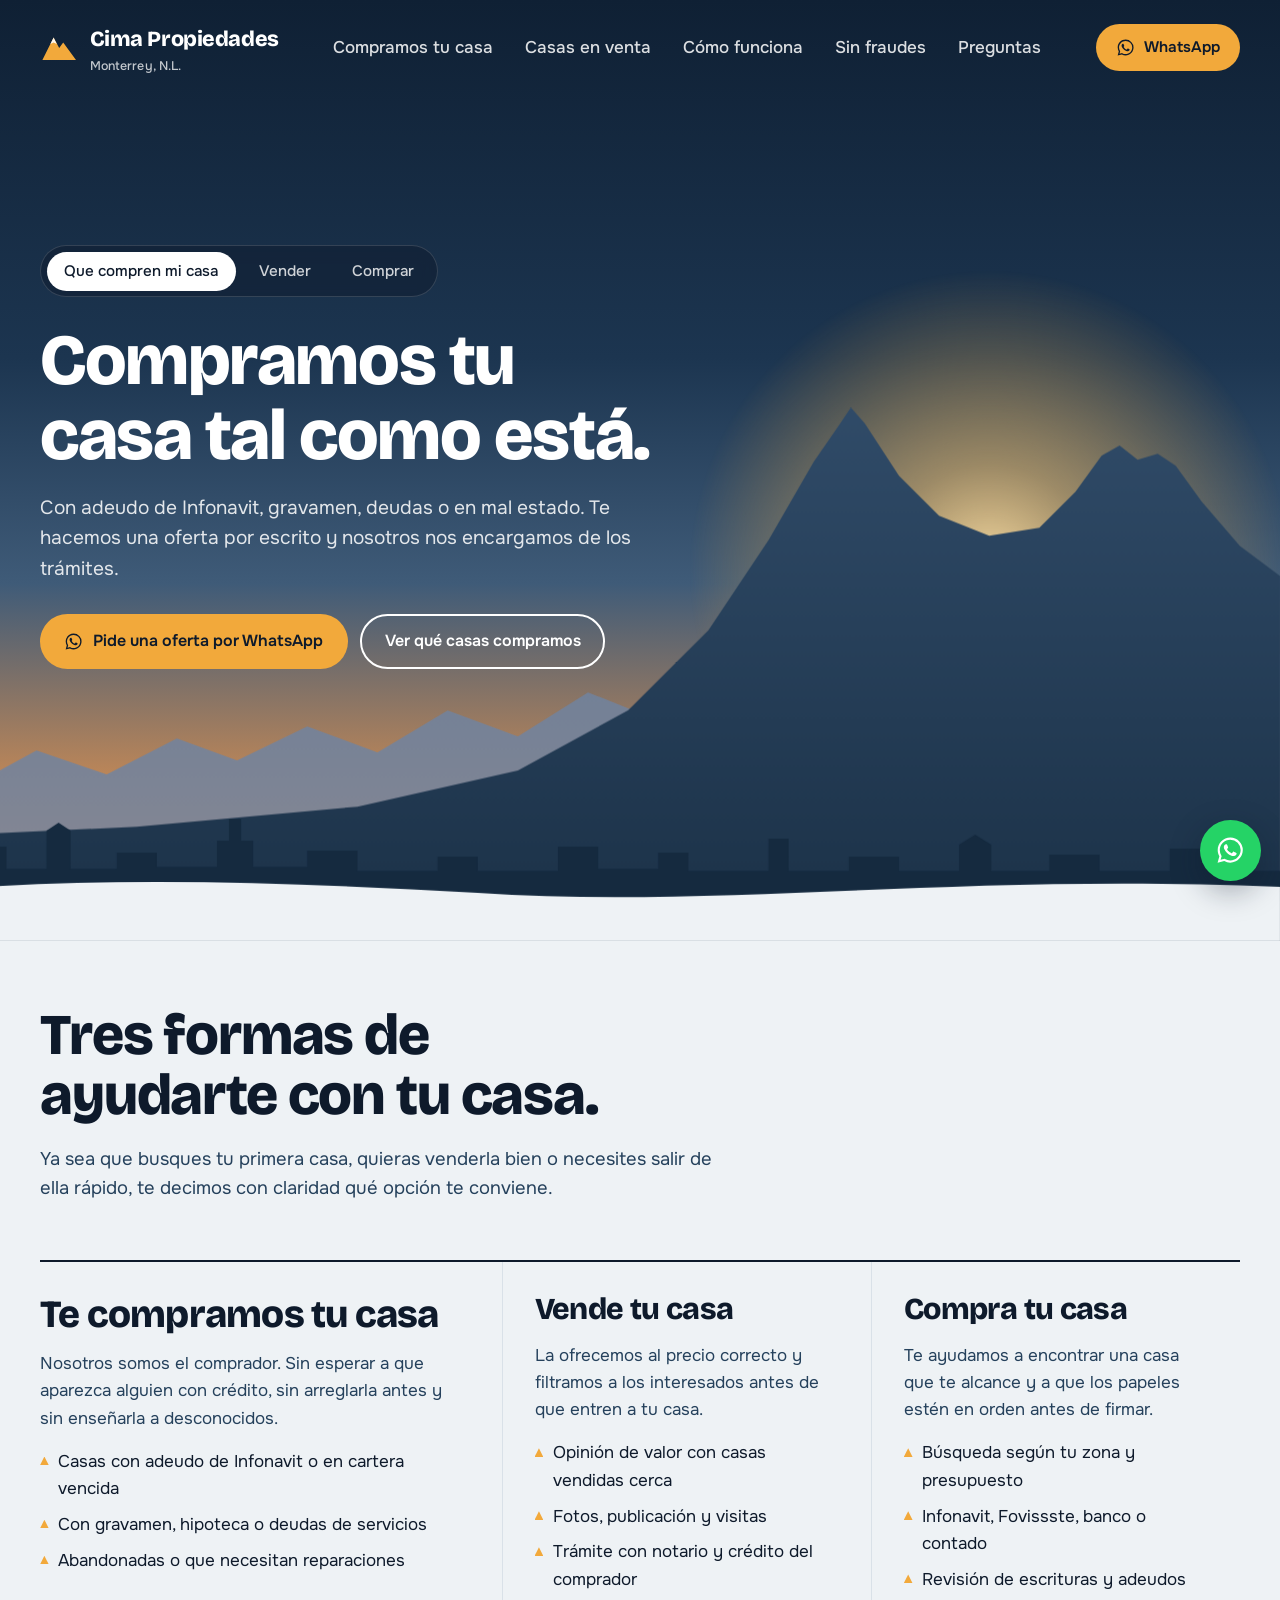
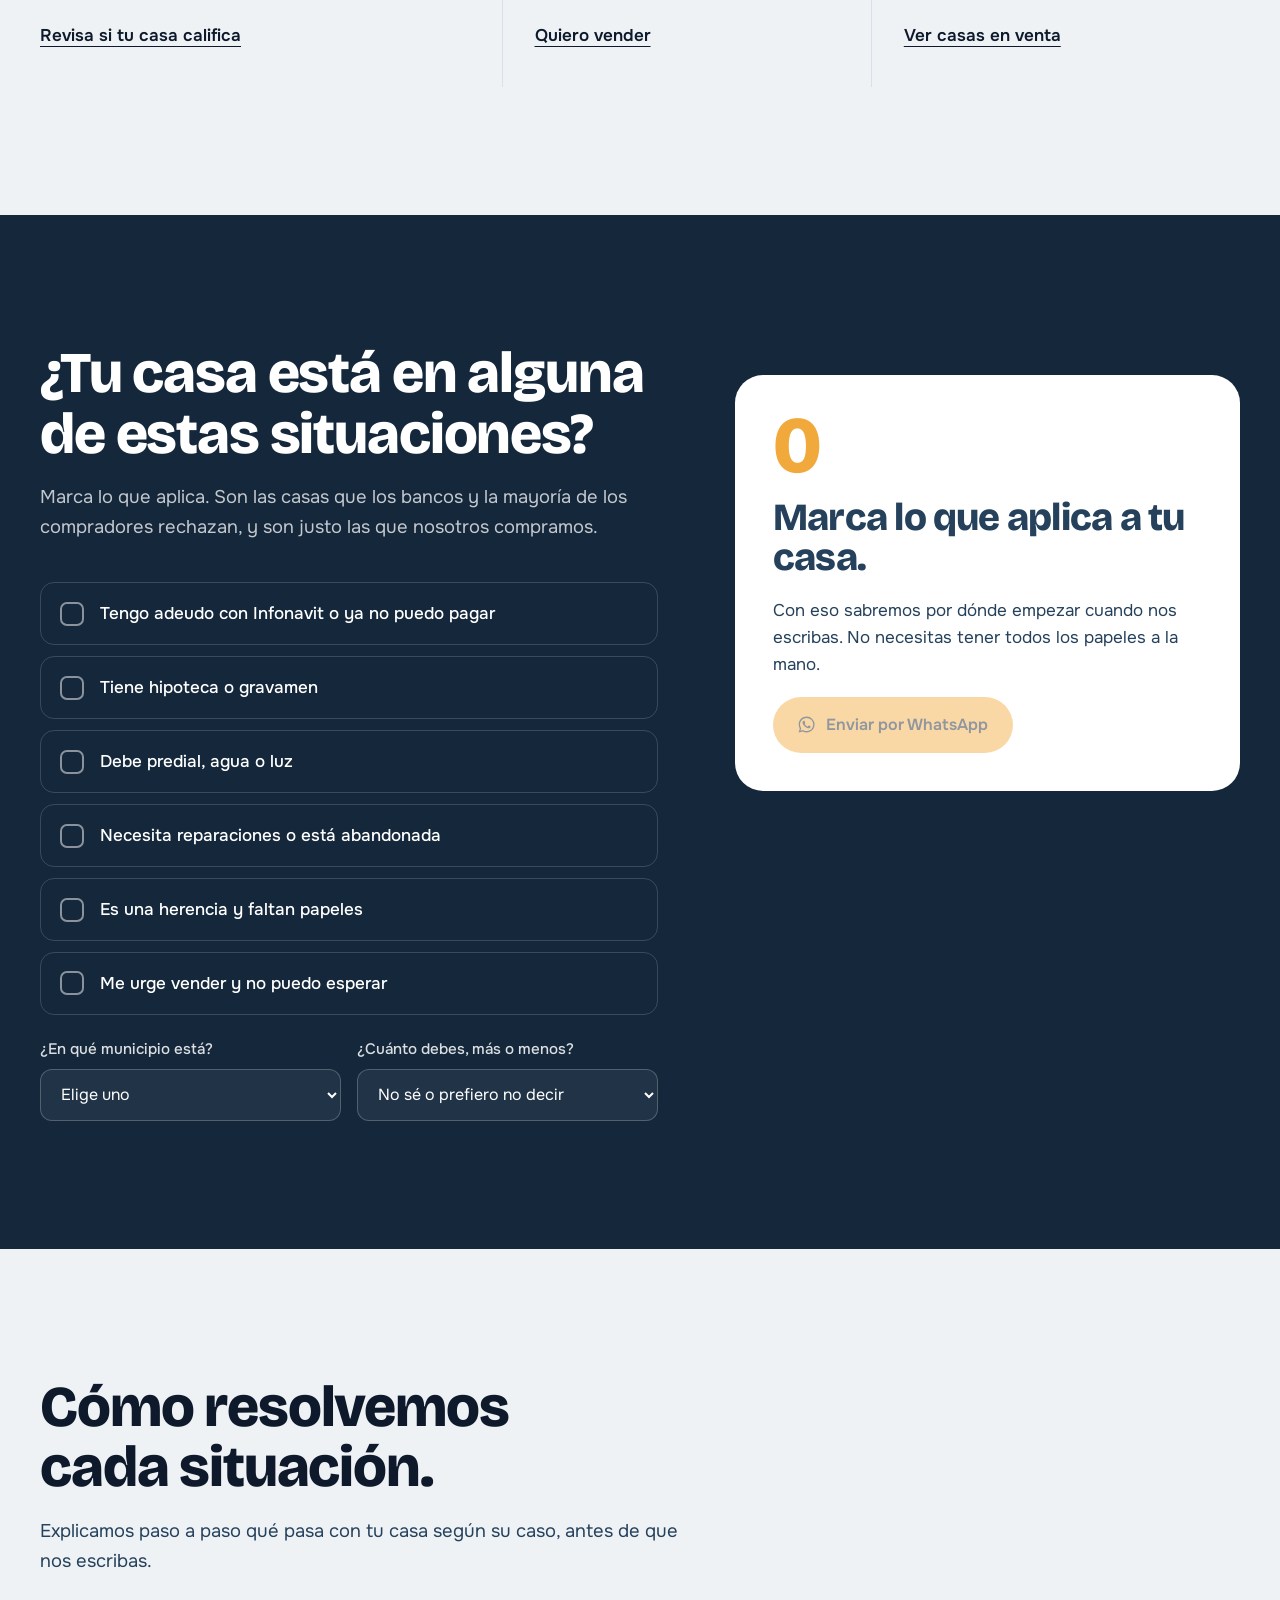
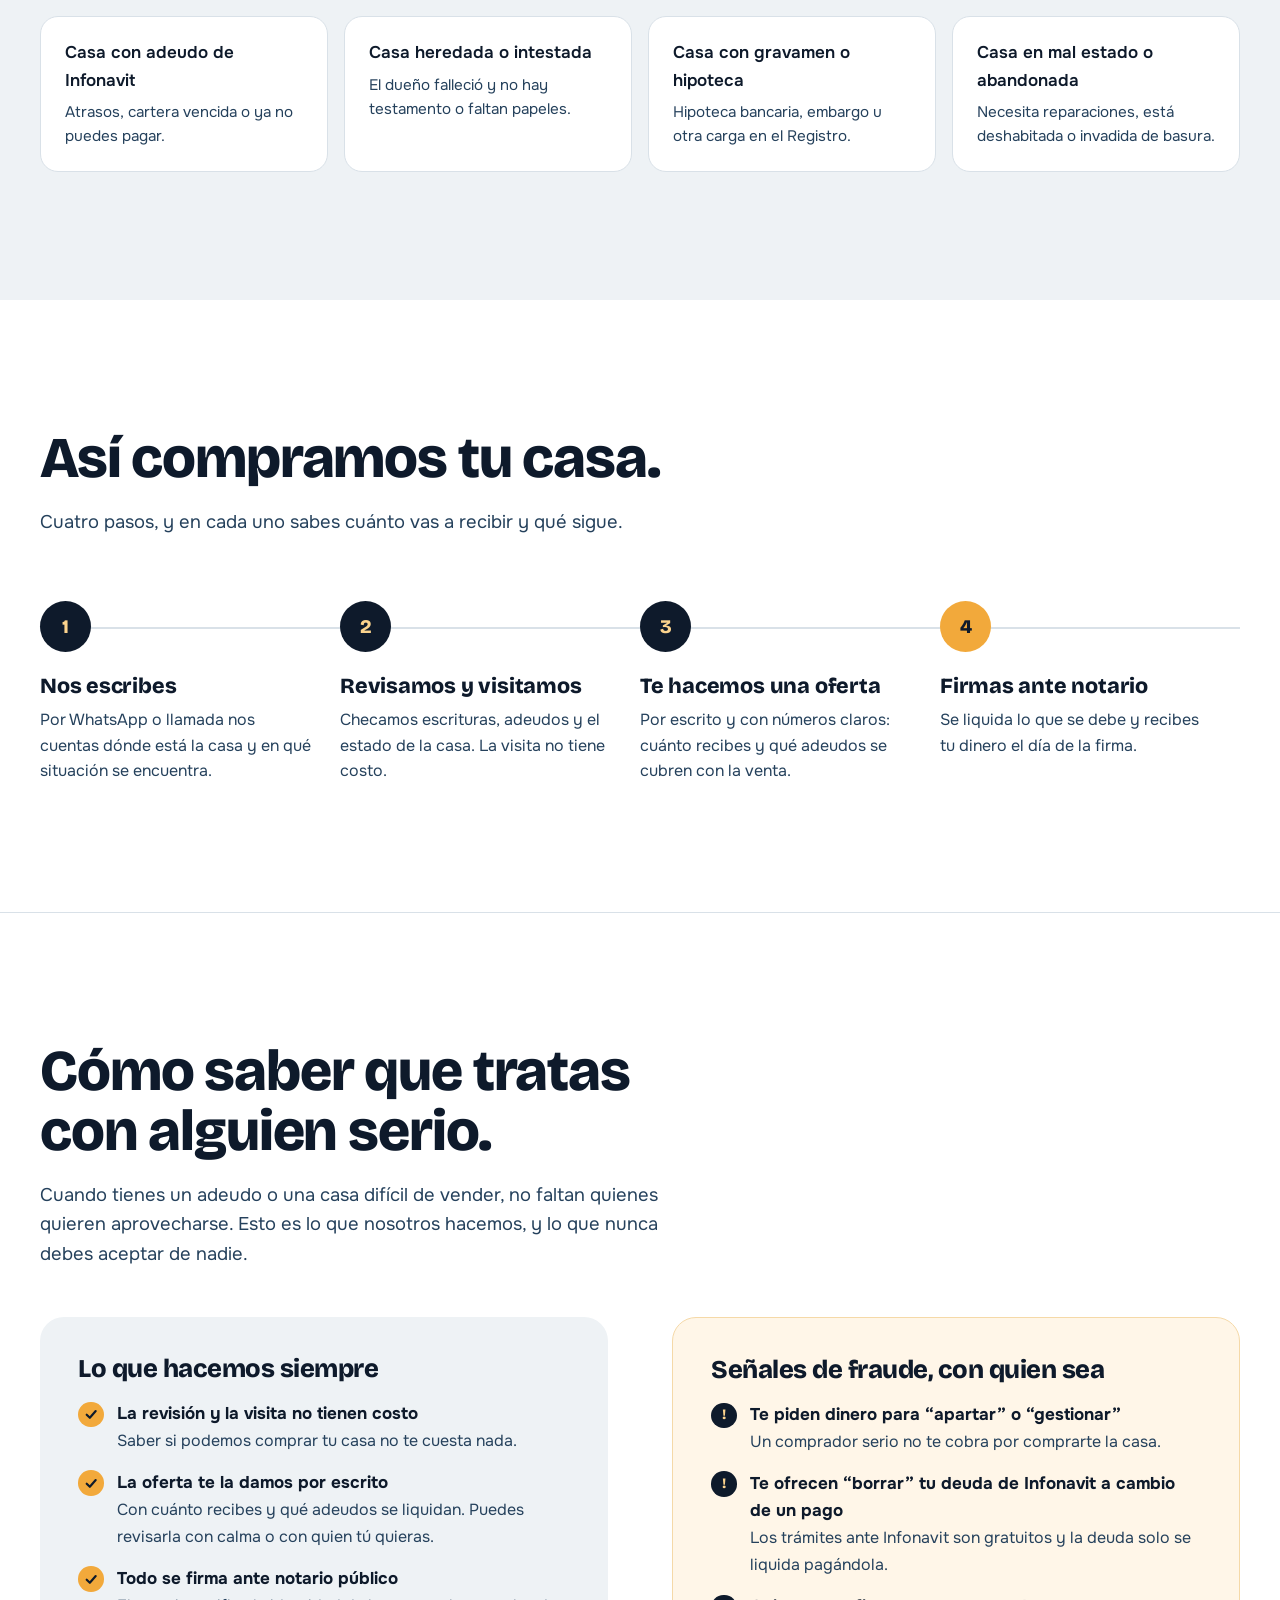
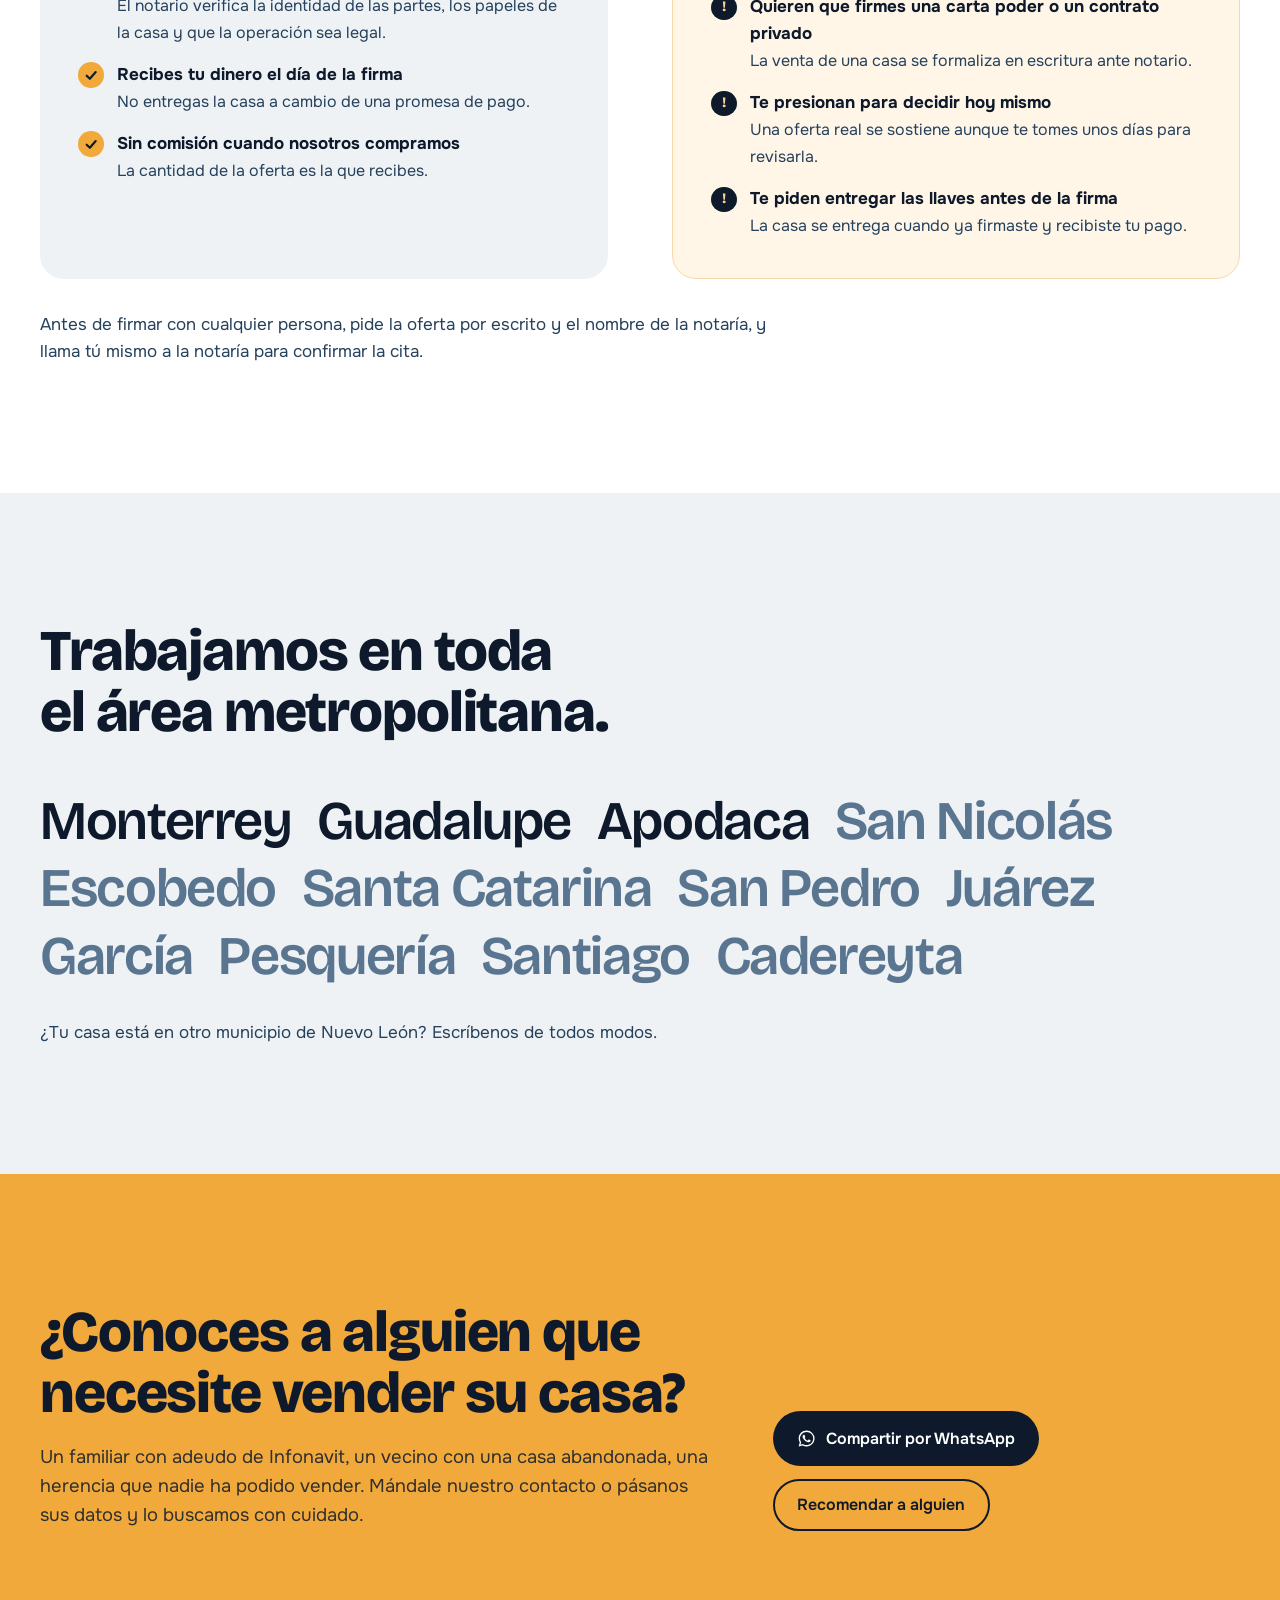
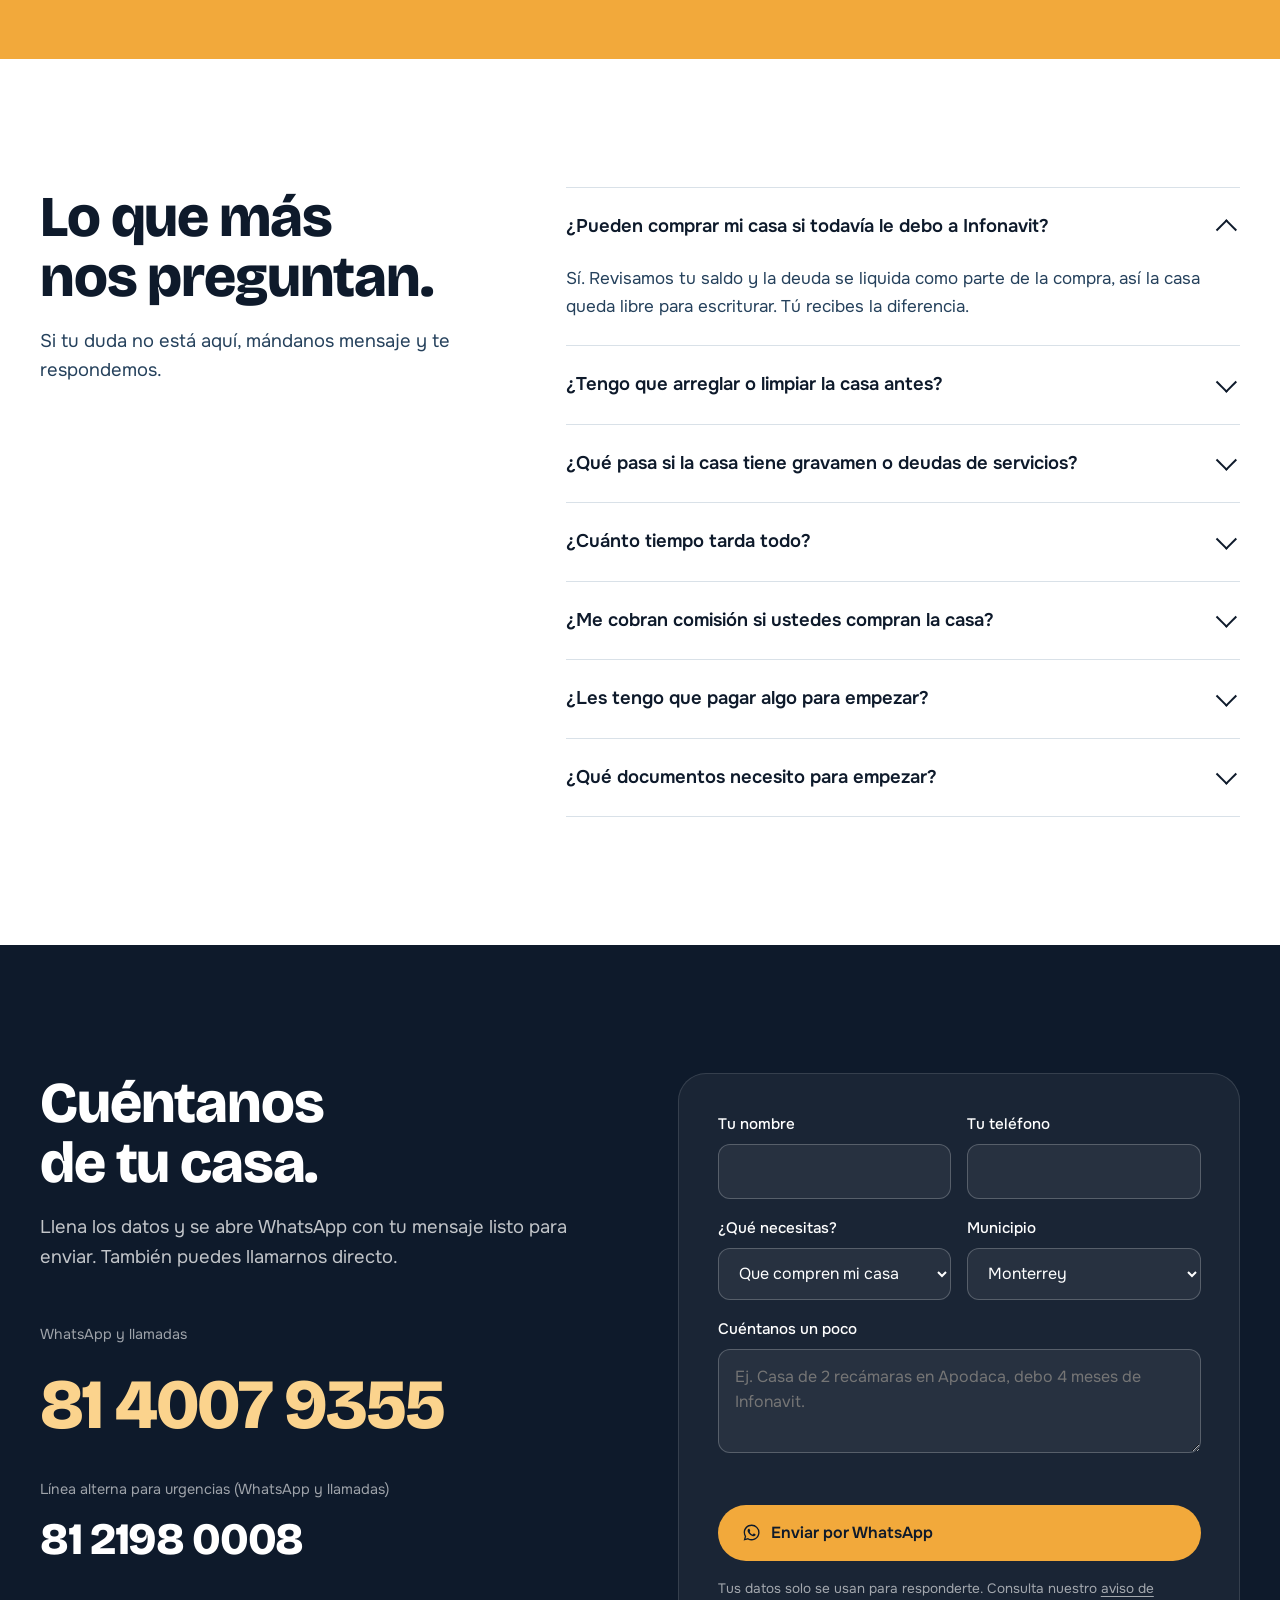
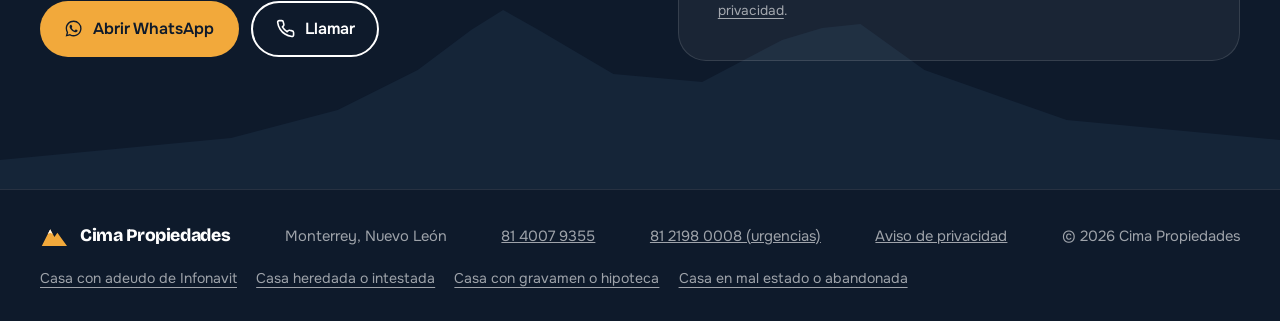
==== commit 415b910d: "Catálogo de casas, casos, equipo, referidos, medición y propuestas de logo - datos.js: un solo archi" ====
--- a/index.html
+++ b/index.html
@@ -50,7 +50,7 @@
     <nav aria-label="Principal">
       <ul>
         <li><a href="#compramos">Compramos tu casa</a></li>
-        <li><a href="#servicios">Vender y comprar</a></li>
+        <li><a href="propiedades.html">Casas en venta</a></li>
         <li><a href="#proceso">Cómo funciona</a></li>
         <li><a href="#confianza">Sin fraudes</a></li>
         <li><a href="#preguntas">Preguntas</a></li>
@@ -141,7 +141,7 @@
           <li>Infonavit, Fovissste, banco o contado</li>
           <li>Revisión de escrituras y adeudos</li>
         </ul>
-        <a href="#contacto" data-necesidad="Comprar una casa">Quiero comprar</a>
+        <a href="propiedades.html">Ver casas en venta</a>
       </article>
     </div>
   </div>
@@ -214,6 +214,14 @@
   </div>
 </section>
 
+<section class="casos" id="casos" aria-labelledby="t-casos" hidden>
+  <div class="envoltura">
+    <h2 class="titulo-seccion" id="t-casos">Casas que ya compramos.</h2>
+    <p class="intro">Casos reales de familias en el área metropolitana. Cambiamos los nombres por privacidad.</p>
+    <div class="casos-grid" id="casos-grid"></div>
+  </div>
+</section>
+
 <section class="confianza" id="confianza" aria-labelledby="t-confianza">
   <div class="envoltura">
     <h2 class="titulo-seccion" id="t-confianza">Cómo saber que tratas con alguien serio.</h2>
@@ -240,6 +248,11 @@
         </ul>
       </div>
     </div>
+    <div class="cifras" id="cifras" hidden></div>
+    <div class="extra-confianza" id="extra-confianza" hidden>
+      <a class="boton boton-oscuro" id="boton-resenas" href="#" target="_blank" rel="noopener" hidden><svg viewBox="0 0 24 24"><path fill="currentColor" d="m12 2 2.9 6.6 7.1.6-5.4 4.7 1.6 7L12 17.3 5.8 21l1.6-7L2 9.2l7.1-.6Z"/></svg> Lee nuestras reseñas en Google</a>
+      <p class="notarias" id="notarias" hidden></p>
+    </div>
     <p class="pie-nota">Antes de firmar con cualquier persona, pide la oferta por escrito y el nombre de la notaría, y llama tú mismo a la notaría para confirmar la cita.</p>
   </div>
 </section>
@@ -251,6 +264,28 @@
       <li>Monterrey</li><li>Guadalupe</li><li>Apodaca</li><li>San Nicolás</li><li>Escobedo</li><li>Santa Catarina</li><li>San Pedro</li><li>Juárez</li><li>García</li><li>Pesquería</li><li>Santiago</li><li>Cadereyta</li>
     </ul>
     <p class="nota">¿Tu casa está en otro municipio de Nuevo León? Escríbenos de todos modos.</p>
+  </div>
+</section>
+
+<section class="equipo" id="equipo" aria-labelledby="t-equipo" hidden>
+  <div class="envoltura">
+    <h2 class="titulo-seccion" id="t-equipo">Quién te va a atender.</h2>
+    <p class="intro">Personas reales, en Monterrey, que dan la cara en cada operación.</p>
+    <div class="equipo-grid" id="equipo-grid"></div>
+  </div>
+</section>
+
+<section class="referidos" aria-labelledby="t-referidos">
+  <div class="envoltura referidos-grid">
+    <div>
+      <h2 class="titulo-seccion" id="t-referidos">¿Conoces a alguien que necesite vender su casa?</h2>
+      <p class="intro">Un familiar con adeudo de Infonavit, un vecino con una casa abandonada, una herencia que nadie ha podido vender. Mándale nuestro contacto o pásanos sus datos y lo buscamos con cuidado.</p>
+      <p class="intro" id="referidos-comision" hidden></p>
+    </div>
+    <div class="acciones">
+      <a class="boton boton-oscuro" id="compartir-referido" href="https://wa.me/" target="_blank" rel="noopener"><svg><use href="#i-wa"/></svg> Compartir por WhatsApp</a>
+      <a class="boton boton-linea" href="https://wa.me/528140079355?text=Hola%2C%20quiero%20recomendarles%20a%20alguien%20que%20necesita%20vender%20su%20casa." target="_blank" rel="noopener">Recomendar a alguien</a>
+    </div>
   </div>
 </section>
 
@@ -342,7 +377,7 @@
   <div class="envoltura">
     <a class="marca" href="#inicio"><svg style="color:var(--ambar)"><use href="#i-cima"/></svg>Cima Propiedades</a>
     <span>Monterrey, Nuevo León</span><a href="tel:+528140079355">81 4007 9355</a><a href="tel:+528121980008">81 2198 0008 (urgencias)</a><a href="aviso-de-privacidad.html">Aviso de privacidad</a>
-    <span>© 2026 Cima Propiedades</span>
+    <span>© 2026 Cima Propiedades</span><span data-cima="legal" hidden></span>
     <nav aria-label="Situaciones"><a href="vender-casa-con-adeudo-infonavit-monterrey.html">Casa con adeudo de Infonavit</a><a href="vender-casa-intestada-herencia-monterrey.html">Casa heredada o intestada</a><a href="vender-casa-con-gravamen-monterrey.html">Casa con gravamen o hipoteca</a><a href="vender-casa-en-mal-estado-monterrey.html">Casa en mal estado o abandonada</a></nav>
   </div>
 </footer>
@@ -372,7 +407,7 @@
       titulo:"Encuentra tu casa con los papeles en orden.",
       bajada:"Te ayudamos a buscar según tu zona y presupuesto, y revisamos escrituras y adeudos antes de que firmes. Con Infonavit, banco o de contado.",
       cta:"Cuéntanos qué buscas", msg:"Hola, estoy buscando comprar una casa.",
-      sec:"Cómo te ayudamos", secHref:"#servicios"
+      sec:"Ver casas en venta", secHref:"propiedades.html"
     }
   };
   const tabs = document.querySelectorAll('.selector button');
@@ -456,5 +491,7 @@
   armar();
 })();
 </script>
+<script src="datos.js"></script>
+<script src="sitio.js"></script>
 </body>
 </html>
--- a/estilos.css
+++ b/estilos.css
@@ -242,3 +242,70 @@
 .legal h2{font-size:1.5rem;color:var(--tinta);margin-top:1.6rem;letter-spacing:-.01em}
 .legal ul{margin:0;padding-left:1.2rem;display:grid;gap:.4rem}
 .aviso a{color:inherit;text-underline-offset:3px}
+
+/* ---------- bloques que se llenan desde datos.js ---------- */
+[hidden]{display:none!important}
+.cifras{display:grid;grid-template-columns:repeat(auto-fit,minmax(11rem,1fr));gap:1rem;margin-top:3rem}
+.cifra{border-top:2px solid var(--tinta);padding-top:1rem}
+.cifra b{display:block;font:800 clamp(2.4rem,4.5vw,3.6rem)/1 var(--display);letter-spacing:-.03em}
+.cifra span{color:var(--sierra)}
+.extra-confianza{display:flex;flex-wrap:wrap;gap:1rem 2rem;align-items:center;margin-top:2rem}
+.extra-confianza .notarias{color:var(--sierra);max-width:60ch}
+.extra-confianza .notarias b{color:var(--tinta)}
+.boton-oscuro{background:var(--tinta);color:var(--blanco)}
+.boton-oscuro:hover{background:var(--sierra)}
+
+.casos{background:var(--niebla)}
+.casos-grid{display:grid;grid-template-columns:repeat(auto-fit,minmax(18rem,1fr));gap:1.4rem;margin-top:3rem}
+.caso{background:var(--blanco);border-radius:24px;overflow:hidden;display:flex;flex-direction:column;border:1px solid var(--bruma)}
+.caso .fotos{display:grid;grid-template-columns:1fr 1fr;gap:2px;background:var(--bruma)}
+.caso .fotos figure{margin:0;position:relative;aspect-ratio:4/3;background:var(--bruma)}
+.caso .fotos img{width:100%;height:100%;object-fit:cover}
+.caso .fotos figcaption{position:absolute;left:.6rem;top:.6rem;background:rgba(14,26,43,.8);color:#fff;font-size:.75rem;font-weight:600;padding:.25rem .55rem;border-radius:999px}
+.caso .info{padding:1.4rem 1.5rem 1.6rem;display:grid;gap:.6rem}
+.caso .lugar{font-size:.9rem;color:var(--pizarra);font-weight:600}
+.caso h3{font-size:1.35rem;letter-spacing:-.01em;line-height:1.15}
+.caso p{color:var(--sierra);font-size:1rem}
+.caso .tiempo{display:inline-block;justify-self:start;background:#FFF6E8;color:var(--tinta);font-weight:600;font-size:.9rem;padding:.35rem .7rem;border-radius:999px}
+.casos .nota{margin-top:1.6rem;color:var(--pizarra);font-size:.92rem}
+
+.equipo{background:var(--blanco)}
+.equipo-grid{display:grid;grid-template-columns:repeat(auto-fit,minmax(14rem,1fr));gap:1.6rem;margin-top:3rem}
+.persona img{width:100%;aspect-ratio:4/5;object-fit:cover;border-radius:22px;background:var(--bruma)}
+.persona b{display:block;font:800 1.3rem/1.2 var(--display);margin-top:1rem}
+.persona span{color:var(--sierra)}
+.persona p{color:var(--sierra);margin-top:.5rem;font-size:1rem}
+
+/* referidos */
+.referidos{background:var(--ambar);color:var(--tinta)}
+.referidos-grid{display:grid;grid-template-columns:1.2fr .8fr;gap:2rem;align-items:end}
+.referidos .intro{color:var(--tinta);opacity:.85}
+.referidos .acciones{display:flex;flex-wrap:wrap;gap:.8rem}
+.referidos .boton-linea{border-color:var(--tinta)}
+.referidos .boton-linea:hover{background:rgba(14,26,43,.08)}
+@media (max-width:900px){.referidos-grid{grid-template-columns:1fr}}
+
+/* catálogo */
+.catalogo{background:var(--niebla)}
+.filtros{display:flex;flex-wrap:wrap;gap:1rem;align-items:end;margin-top:2rem}
+.filtros .campo label{color:var(--sierra)}
+.filtros select{font:inherit;font-size:1rem;padding:.8rem 1rem;border-radius:12px;border:1px solid var(--bruma);background:var(--blanco);color:var(--tinta);min-width:13rem}
+.propiedades-grid{display:grid;grid-template-columns:repeat(auto-fill,minmax(19rem,1fr));gap:1.4rem;margin-top:2rem}
+.propiedad{background:var(--blanco);border-radius:24px;overflow:hidden;border:1px solid var(--bruma);display:flex;flex-direction:column}
+.propiedad .foto{position:relative;aspect-ratio:4/3;background:var(--bruma)}
+.propiedad .foto img{width:100%;height:100%;object-fit:cover}
+.propiedad .estado{position:absolute;left:.8rem;top:.8rem;background:var(--tinta);color:var(--miel);font-size:.8rem;font-weight:600;padding:.3rem .65rem;border-radius:999px}
+.propiedad .mas-fotos{position:absolute;right:.8rem;bottom:.8rem;background:rgba(14,26,43,.75);color:#fff;font-size:.8rem;padding:.3rem .6rem;border-radius:999px}
+.propiedad .info{padding:1.3rem 1.4rem 1.5rem;display:grid;gap:.7rem;flex:1}
+.propiedad .precio{font:800 1.8rem/1 var(--display);letter-spacing:-.02em}
+.propiedad h3{font-size:1.15rem;font-family:var(--texto);font-weight:600;letter-spacing:0;line-height:1.3}
+.propiedad .lugar{color:var(--pizarra);font-size:.95rem}
+.propiedad .datos{display:flex;flex-wrap:wrap;gap:.4rem 1rem;color:var(--sierra);font-size:.95rem}
+.propiedad .chips{display:flex;flex-wrap:wrap;gap:.4rem}
+.propiedad .chips span{font-size:.8rem;font-weight:600;padding:.25rem .6rem;border-radius:999px;background:var(--niebla);color:var(--sierra)}
+.propiedad .boton{margin-top:auto;justify-content:center}
+.vacio{background:var(--blanco);border-radius:24px;padding:clamp(2rem,4vw,3rem);margin-top:2rem;display:grid;gap:1rem;max-width:44rem}
+.vacio h3{font-size:1.7rem}
+.vacio p{color:var(--sierra)}
+.vacio .boton{justify-self:start}
+.propiedad .info{align-content:start}
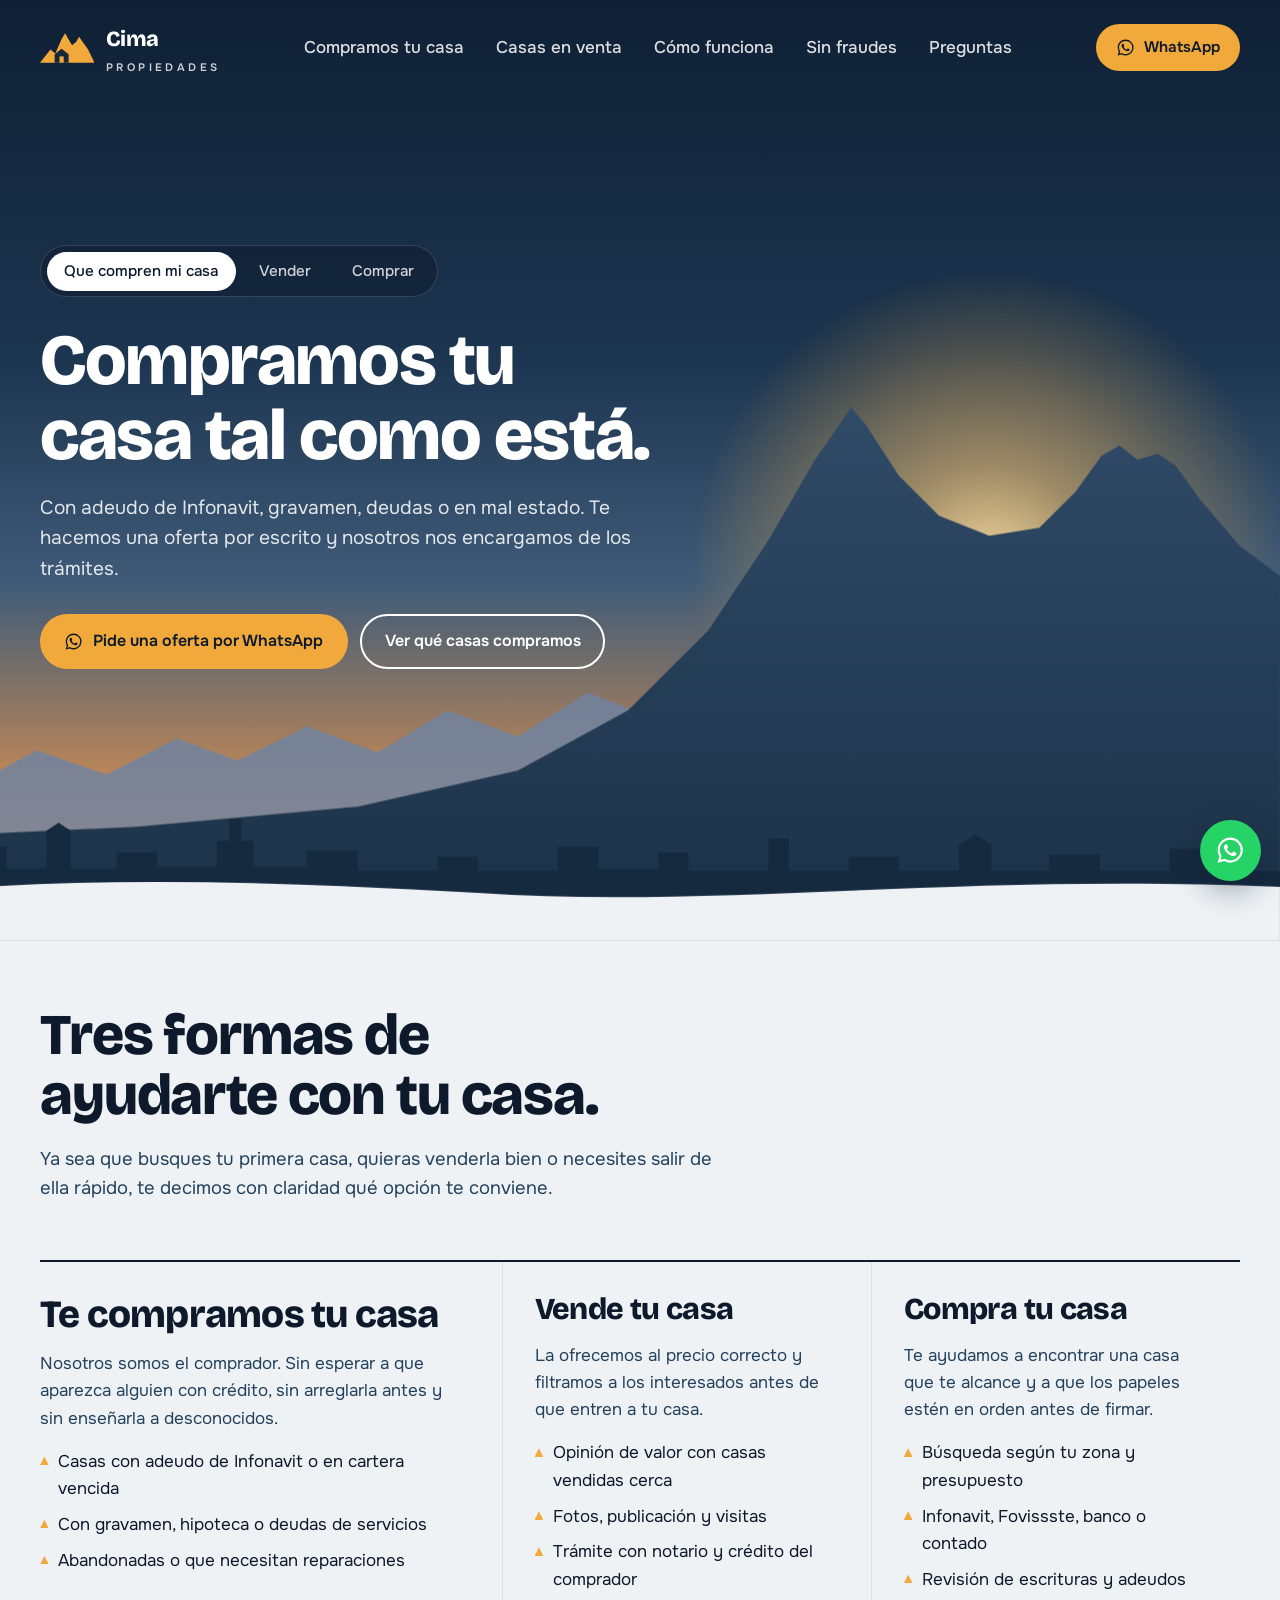
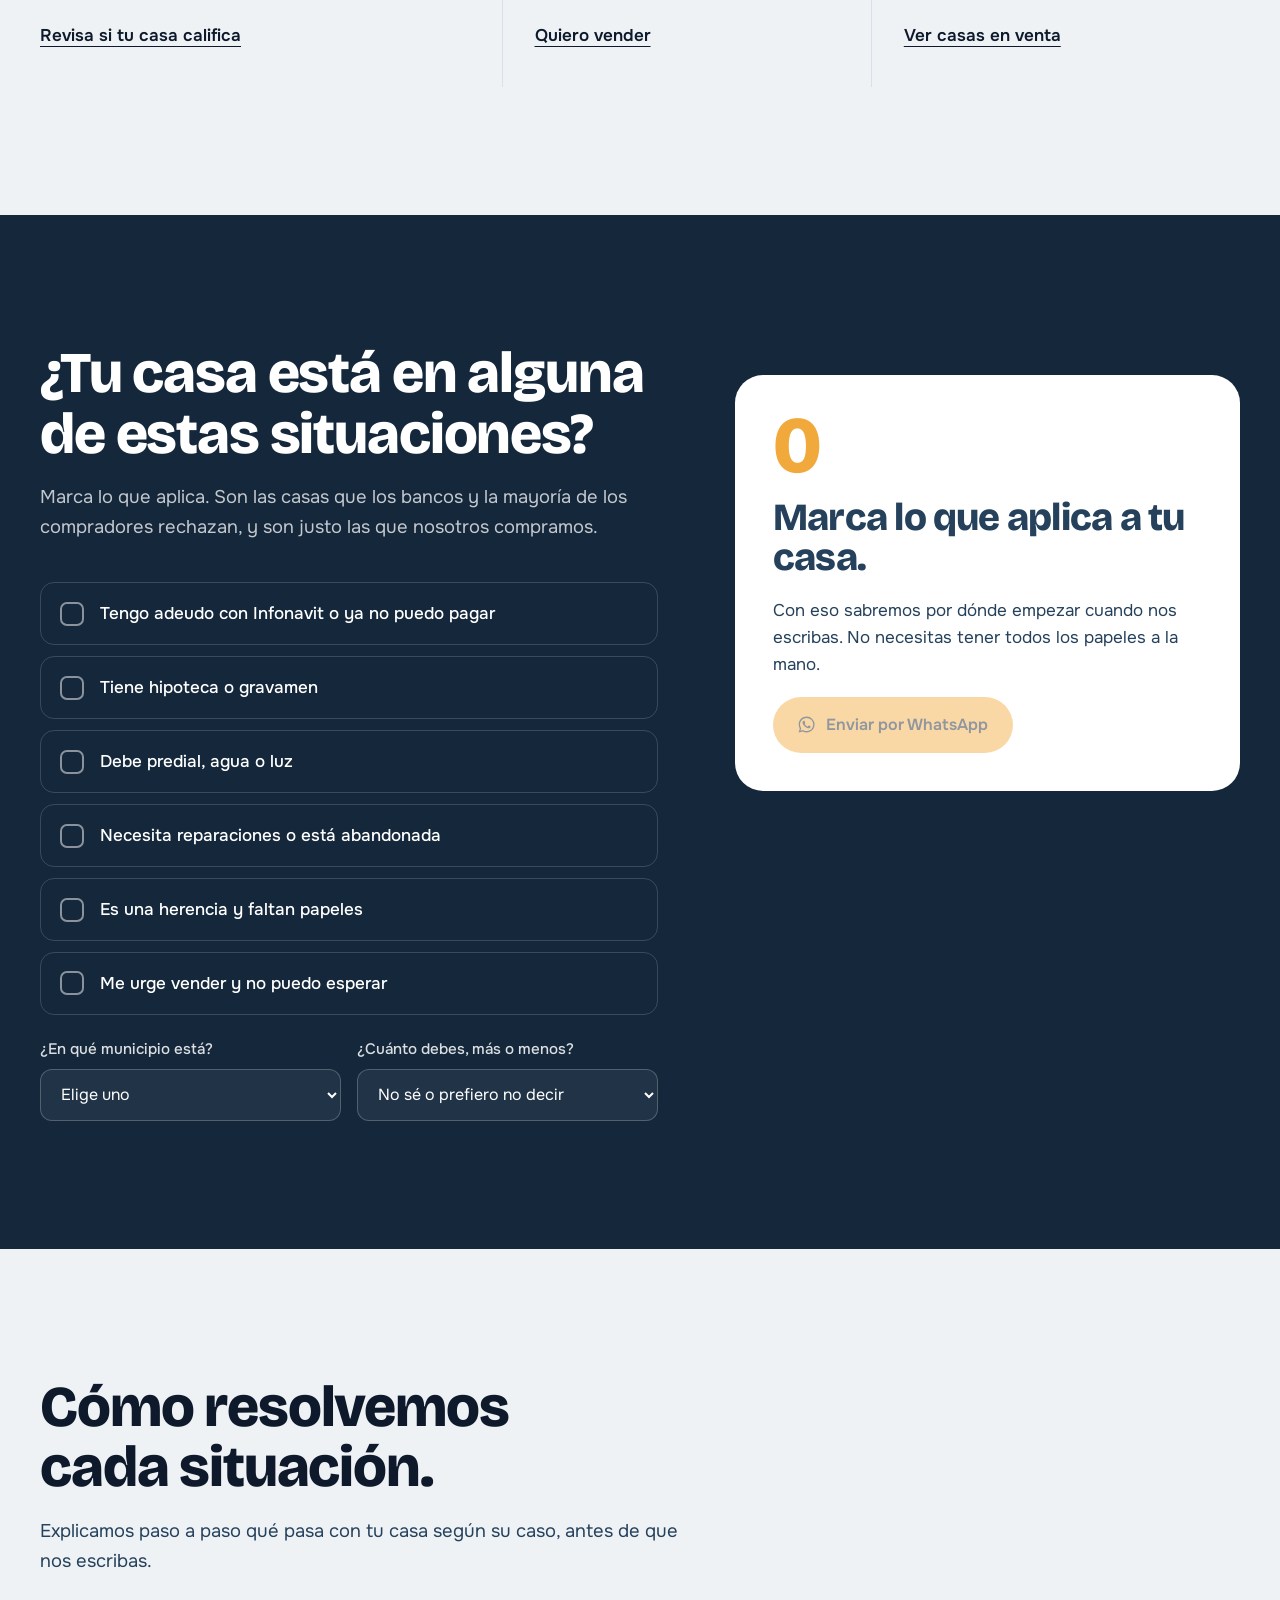
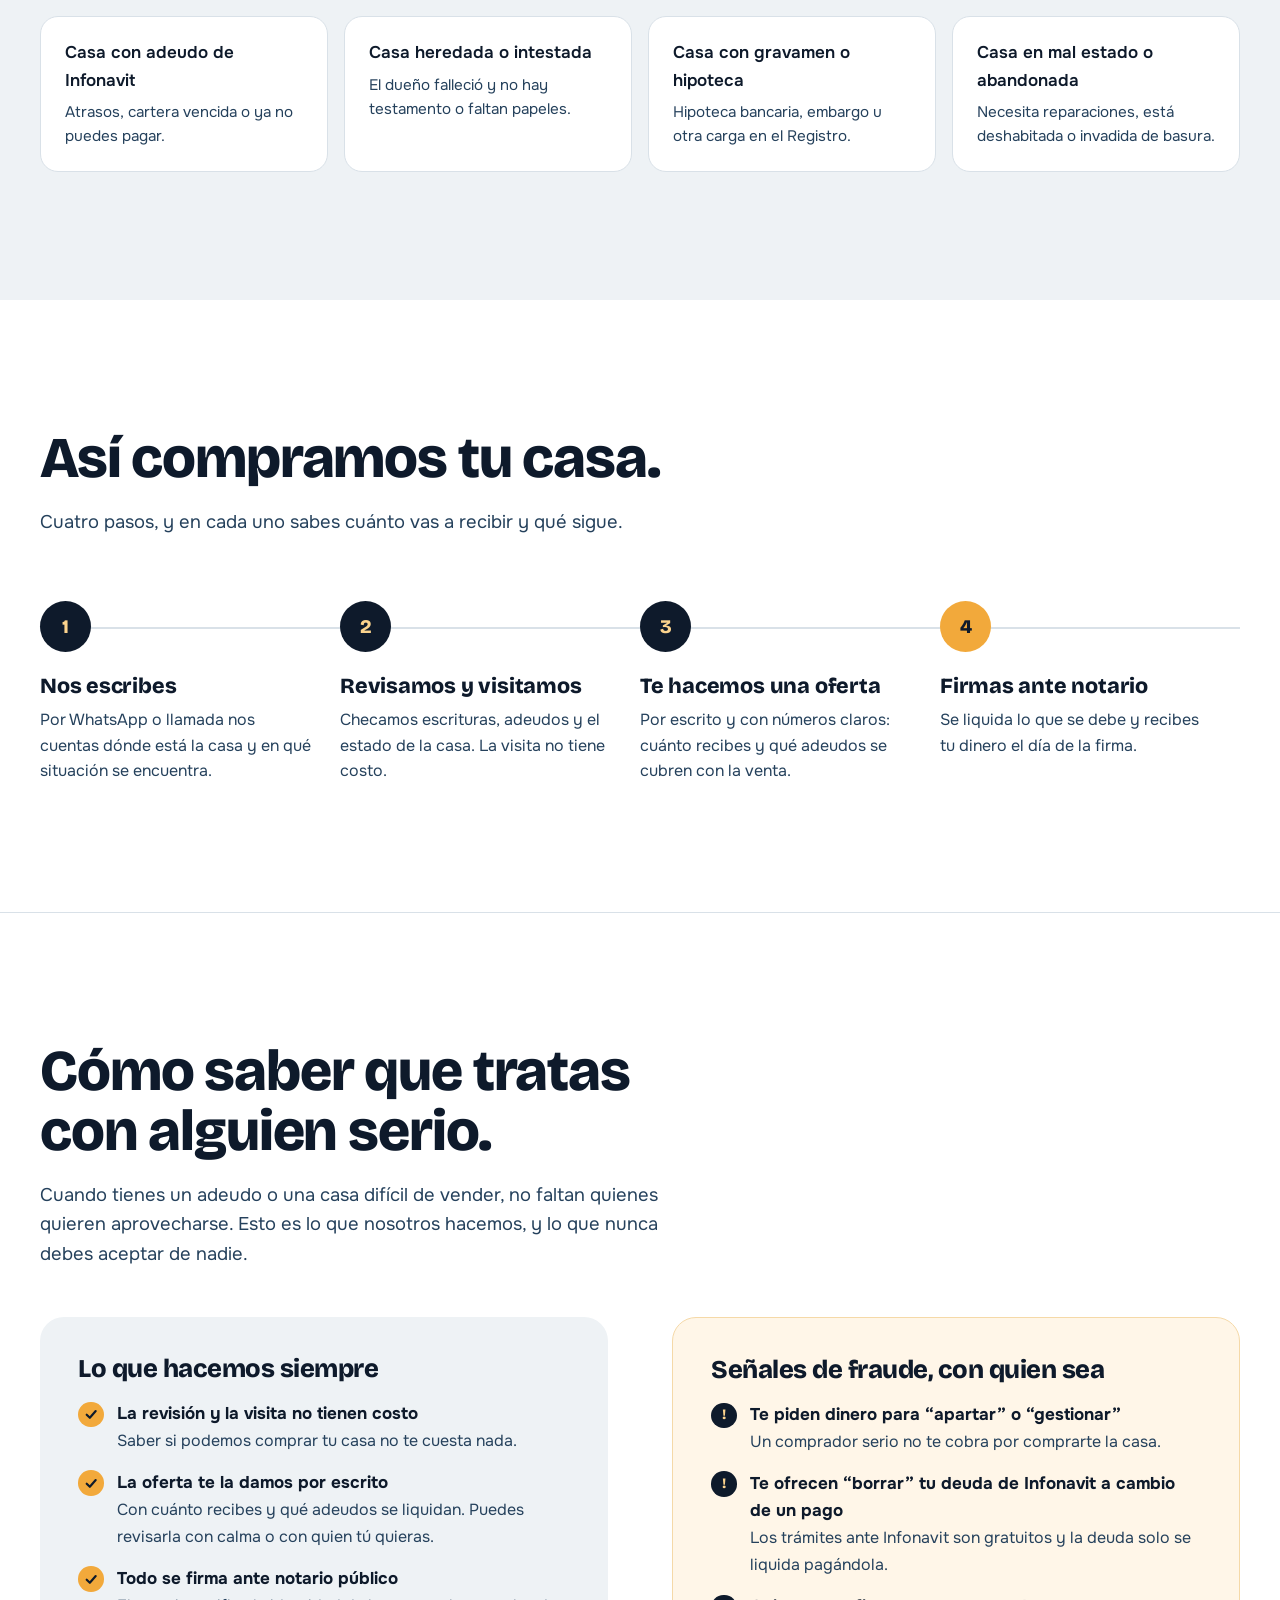
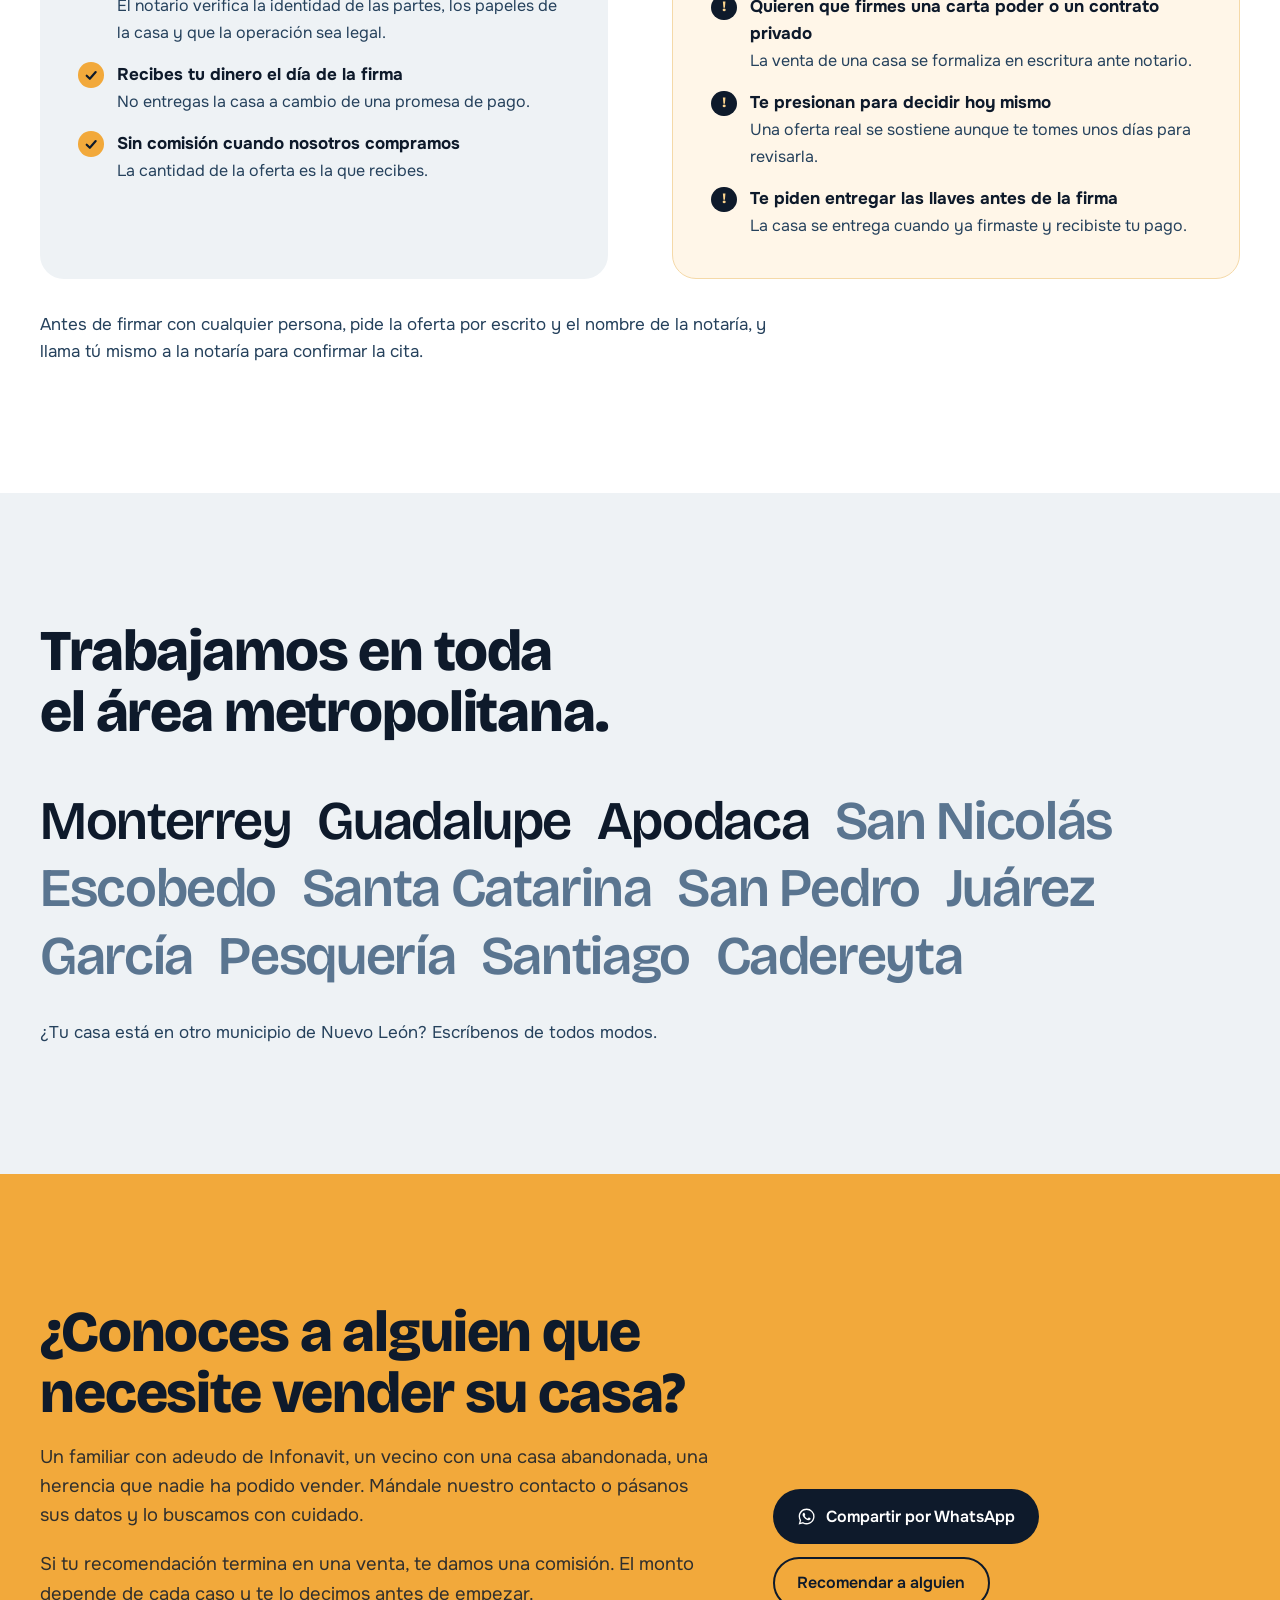
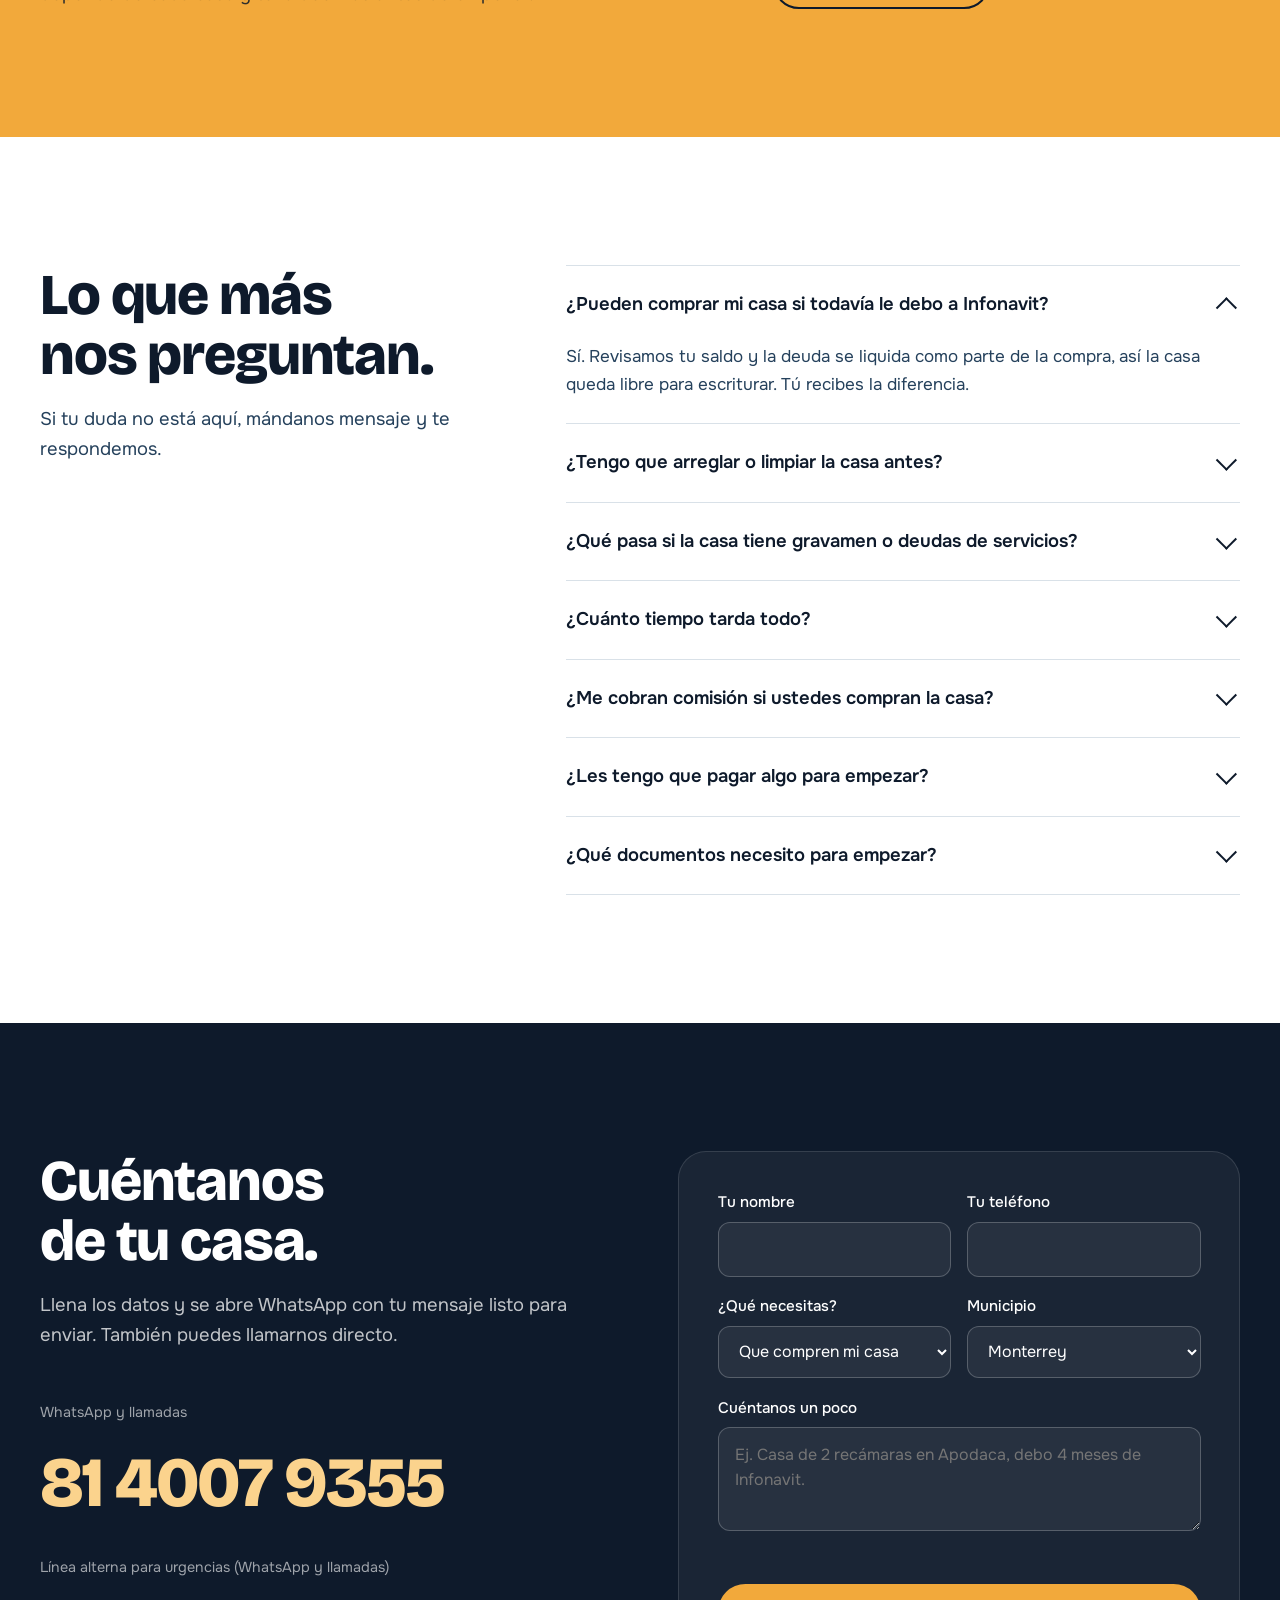
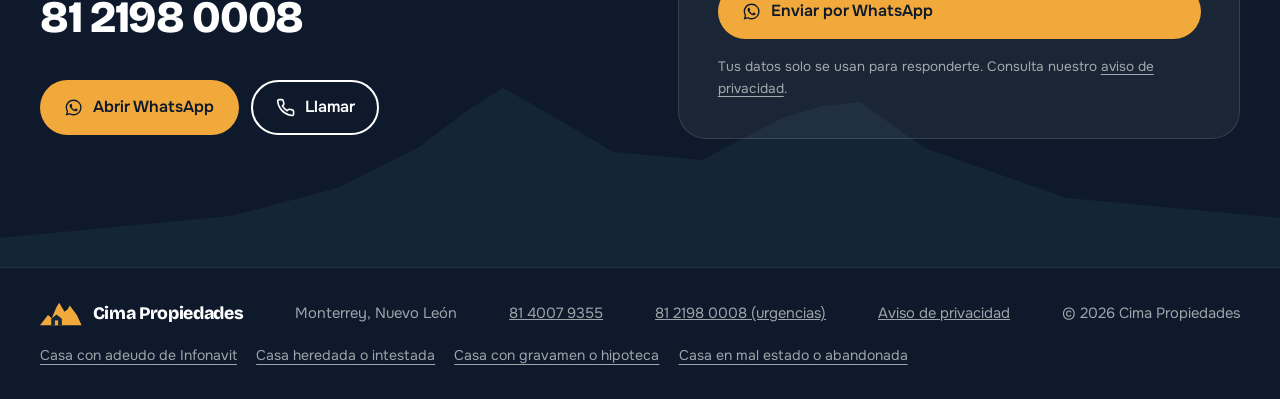
==== commit fd10a503: "Logo A, dominio cimapropiedades.com y comisión por referidos - Logo de la propuesta A en menú, pie, " ====
--- a/index.html
+++ b/index.html
@@ -10,10 +10,11 @@
 <meta property="og:type" content="website">
 <meta property="og:locale" content="es_MX">
 <meta name="theme-color" content="#14273B">
-<meta property="og:image" content="og-imagen.png">
+<meta property="og:image" content="https://cimapropiedades.com/og-imagen.png">
+<meta property="og:url" content="https://cimapropiedades.com/">
 <meta name="twitter:card" content="summary_large_image">
-<link rel="apple-touch-icon" href="icono-180.png">
-<link rel="icon" href="data:image/svg+xml,%3Csvg xmlns='http://www.w3.org/2000/svg' viewBox='0 0 64 64'%3E%3Crect width='64' height='64' rx='14' fill='%2314273B'/%3E%3Cpath d='M8 48 L24 18 L32 32 L38 24 L56 48 Z' fill='%23F2A93B'/%3E%3C/svg%3E">
+<link rel="apple-touch-icon" href="/icono-180.png">
+<link rel="icon" href="/favicon.svg" type="image/svg+xml">
 <link rel="preconnect" href="https://fonts.googleapis.com">
 <link rel="preconnect" href="https://fonts.gstatic.com" crossorigin>
 <link href="https://fonts.googleapis.com/css2?family=Bricolage+Grotesque:opsz,wght@12..96,400;12..96,600;12..96,800&family=Onest:wght@400;500;600&display=swap" rel="stylesheet">
@@ -22,6 +23,9 @@
   "@context": "https://schema.org",
   "@type": "RealEstateAgent",
   "name": "Cima Propiedades",
+  "url": "https://cimapropiedades.com/",
+  "logo": "https://cimapropiedades.com/icono-180.png",
+  "image": "https://cimapropiedades.com/og-imagen.png",
   "telephone": ["+52 81 4007 9355", "+52 81 2198 0008"],
   "priceRange": "Revisión y visita sin costo",
   "knowsLanguage": "es-MX",
@@ -29,7 +33,8 @@
   "address": {"@type": "PostalAddress", "addressLocality": "Monterrey", "addressRegion": "Nuevo León", "addressCountry": "MX"}
 }
 </script>
-<link rel="stylesheet" href="estilos.css">
+<link rel="canonical" href="https://cimapropiedades.com/">
+<link rel="stylesheet" href="/estilos.css">
 </head>
 <body>
 
@@ -37,7 +42,7 @@
   <defs>
     <symbol id="i-wa" viewBox="0 0 24 24"><path fill="currentColor" d="M12.04 2C6.58 2 2.13 6.45 2.13 11.91c0 1.75.46 3.45 1.32 4.95L2.05 22l5.25-1.38a9.9 9.9 0 0 0 4.74 1.21h.01c5.46 0 9.91-4.45 9.91-9.91A9.85 9.85 0 0 0 12.04 2Zm0 18.15h-.01a8.23 8.23 0 0 1-4.19-1.15l-.3-.18-3.12.82.83-3.04-.2-.31a8.2 8.2 0 0 1-1.26-4.38c0-4.54 3.7-8.23 8.25-8.23a8.22 8.22 0 0 1 8.23 8.24c0 4.54-3.7 8.23-8.23 8.23Zm4.52-6.16c-.25-.12-1.47-.72-1.7-.81-.23-.08-.39-.12-.56.13-.16.25-.64.81-.79.97-.14.17-.29.19-.54.06-.25-.12-1.05-.39-1.99-1.23-.74-.66-1.23-1.47-1.38-1.72-.14-.25-.01-.38.11-.51.11-.11.25-.29.37-.44.13-.14.17-.25.25-.41.08-.17.04-.31-.02-.44-.06-.12-.56-1.34-.76-1.84-.2-.48-.41-.42-.56-.43h-.48a.92.92 0 0 0-.66.31c-.23.25-.87.85-.87 2.07 0 1.22.89 2.4 1.01 2.56.12.17 1.75 2.67 4.24 3.74.59.26 1.05.41 1.41.52.59.19 1.13.16 1.56.1.48-.07 1.47-.6 1.67-1.18.21-.58.21-1.07.15-1.18-.06-.1-.23-.16-.48-.29Z"/></symbol>
     <symbol id="i-tel" viewBox="0 0 24 24"><path fill="none" stroke="currentColor" stroke-width="2" stroke-linecap="round" stroke-linejoin="round" d="M22 16.9v3a2 2 0 0 1-2.2 2 19.8 19.8 0 0 1-8.6-3.1 19.5 19.5 0 0 1-6-6A19.8 19.8 0 0 1 2.1 4.2 2 2 0 0 1 4.1 2h3a2 2 0 0 1 2 1.7c.1 1 .4 1.9.7 2.8a2 2 0 0 1-.5 2.1L8 9.9a16 16 0 0 0 6 6l1.3-1.3a2 2 0 0 1 2.1-.4c.9.3 1.8.6 2.8.7a2 2 0 0 1 1.7 2Z"/></symbol>
-    <symbol id="i-cima" viewBox="0 0 48 48"><path d="M3 40 L17 12 L24 25 L29 18 L45 40 Z" fill="currentColor"/><path d="M17 12 L21 20 L17 18 L13 20 Z" fill="#fff" opacity=".9"/></symbol>
+    <symbol id="i-cima" viewBox="0 4 156 88"><path d="M0 90 L30 52 L44 64 L62 22 L72 6 L80 20 L92 40 L104 30 L112 16 L122 30 L138 52 L156 90 Z" fill="currentColor"/><path d="M42 90 V66 L62 50 L82 66 V90 Z" fill="#14273B"/><rect x="56" y="72" width="12" height="18" fill="currentColor"/></symbol>
   </defs>
 </svg>
 
@@ -45,12 +50,12 @@
   <div class="envoltura">
     <a class="marca" href="#inicio" aria-label="Cima Propiedades, inicio">
       <svg style="color:var(--ambar)"><use href="#i-cima"/></svg>
-      <span>Cima Propiedades<small>Monterrey, N.L.</small></span>
+      <span>Cima<small>Propiedades</small></span>
     </a>
     <nav aria-label="Principal">
       <ul>
         <li><a href="#compramos">Compramos tu casa</a></li>
-        <li><a href="propiedades.html">Casas en venta</a></li>
+        <li><a href="/propiedades">Casas en venta</a></li>
         <li><a href="#proceso">Cómo funciona</a></li>
         <li><a href="#confianza">Sin fraudes</a></li>
         <li><a href="#preguntas">Preguntas</a></li>
@@ -141,7 +146,7 @@
           <li>Infonavit, Fovissste, banco o contado</li>
           <li>Revisión de escrituras y adeudos</li>
         </ul>
-        <a href="propiedades.html">Ver casas en venta</a>
+        <a href="/propiedades">Ver casas en venta</a>
       </article>
     </div>
   </div>
@@ -193,10 +198,10 @@
     <h2 class="titulo-seccion" id="t-guias">Cómo resolvemos cada situación.</h2>
     <p class="intro">Explicamos paso a paso qué pasa con tu casa según su caso, antes de que nos escribas.</p>
     <div class="otras-grid">
-      <a href="vender-casa-con-adeudo-infonavit-monterrey.html">Casa con adeudo de Infonavit<span>Atrasos, cartera vencida o ya no puedes pagar.</span></a>
-      <a href="vender-casa-intestada-herencia-monterrey.html">Casa heredada o intestada<span>El dueño falleció y no hay testamento o faltan papeles.</span></a>
-      <a href="vender-casa-con-gravamen-monterrey.html">Casa con gravamen o hipoteca<span>Hipoteca bancaria, embargo u otra carga en el Registro.</span></a>
-      <a href="vender-casa-en-mal-estado-monterrey.html">Casa en mal estado o abandonada<span>Necesita reparaciones, está deshabitada o invadida de basura.</span></a>
+      <a href="/vender-casa-con-adeudo-infonavit-monterrey">Casa con adeudo de Infonavit<span>Atrasos, cartera vencida o ya no puedes pagar.</span></a>
+      <a href="/vender-casa-intestada-herencia-monterrey">Casa heredada o intestada<span>El dueño falleció y no hay testamento o faltan papeles.</span></a>
+      <a href="/vender-casa-con-gravamen-monterrey">Casa con gravamen o hipoteca<span>Hipoteca bancaria, embargo u otra carga en el Registro.</span></a>
+      <a href="/vender-casa-en-mal-estado-monterrey">Casa en mal estado o abandonada<span>Necesita reparaciones, está deshabitada o invadida de basura.</span></a>
     </div>
   </div>
 </section>
@@ -366,7 +371,7 @@
       <div class="campo"><label for="f-mensaje">Cuéntanos un poco</label><textarea id="f-mensaje" placeholder="Ej. Casa de 2 recámaras en Apodaca, debo 4 meses de Infonavit."></textarea></div>
       <p class="error" id="f-error" role="alert"></p>
       <a class="boton boton-ambar" id="f-enviar" href="https://wa.me/528140079355" target="_blank" rel="noopener"><svg><use href="#i-wa"/></svg> Enviar por WhatsApp</a>
-      <p class="aviso">Tus datos solo se usan para responderte. Consulta nuestro <a href="aviso-de-privacidad.html">aviso de privacidad</a>.</p>
+      <p class="aviso">Tus datos solo se usan para responderte. Consulta nuestro <a href="/aviso-de-privacidad">aviso de privacidad</a>.</p>
     </form>
   </div>
   <svg class="silueta" viewBox="0 0 1440 180" preserveAspectRatio="none" aria-hidden="true"><path fill="#1C3046" d="M0 150 L260 128 L380 100 L470 60 L530 20 L566 0 L606 20 L690 64 L790 72 L880 30 L925 18 L968 14 L1040 60 L1200 110 L1440 130 L1440 180 L0 180 Z"/></svg>
@@ -376,9 +381,9 @@
 <footer>
   <div class="envoltura">
     <a class="marca" href="#inicio"><svg style="color:var(--ambar)"><use href="#i-cima"/></svg>Cima Propiedades</a>
-    <span>Monterrey, Nuevo León</span><a href="tel:+528140079355">81 4007 9355</a><a href="tel:+528121980008">81 2198 0008 (urgencias)</a><a href="aviso-de-privacidad.html">Aviso de privacidad</a>
+    <span>Monterrey, Nuevo León</span><a href="tel:+528140079355">81 4007 9355</a><a href="tel:+528121980008">81 2198 0008 (urgencias)</a><a href="/aviso-de-privacidad">Aviso de privacidad</a>
     <span>© 2026 Cima Propiedades</span><span data-cima="legal" hidden></span>
-    <nav aria-label="Situaciones"><a href="vender-casa-con-adeudo-infonavit-monterrey.html">Casa con adeudo de Infonavit</a><a href="vender-casa-intestada-herencia-monterrey.html">Casa heredada o intestada</a><a href="vender-casa-con-gravamen-monterrey.html">Casa con gravamen o hipoteca</a><a href="vender-casa-en-mal-estado-monterrey.html">Casa en mal estado o abandonada</a></nav>
+    <nav aria-label="Situaciones"><a href="/vender-casa-con-adeudo-infonavit-monterrey">Casa con adeudo de Infonavit</a><a href="/vender-casa-intestada-herencia-monterrey">Casa heredada o intestada</a><a href="/vender-casa-con-gravamen-monterrey">Casa con gravamen o hipoteca</a><a href="/vender-casa-en-mal-estado-monterrey">Casa en mal estado o abandonada</a></nav>
   </div>
 </footer>
 
@@ -491,7 +496,7 @@
   armar();
 })();
 </script>
-<script src="datos.js"></script>
-<script src="sitio.js"></script>
+<script src="/datos.js"></script>
+<script src="/sitio.js"></script>
 </body>
 </html>
--- a/estilos.css
+++ b/estilos.css
@@ -36,8 +36,8 @@
 .nav{position:absolute;inset:0 0 auto;z-index:10;color:var(--blanco)}
 .nav .envoltura{display:flex;align-items:center;justify-content:space-between;padding:1.4rem 0}
 .marca{display:flex;align-items:center;gap:.7rem;text-decoration:none;font-family:var(--display);font-weight:800;font-size:1.35rem;letter-spacing:-.02em}
-.marca svg{width:2.4rem;height:2.4rem}
-.marca small{display:block;font:500 .78rem/1 var(--texto);letter-spacing:.01em;opacity:.75;margin-top:.2rem}
+.marca svg{width:3.4rem;height:2rem}
+.marca small{display:block;font:600 .68rem/1 var(--texto);letter-spacing:.32em;text-transform:uppercase;opacity:.8;margin-top:.3rem}
 .nav ul{display:flex;gap:2rem;list-style:none;margin:0;padding:0}
 .nav ul a{text-decoration:none;font-weight:500;opacity:.85}
 .nav ul a:hover{opacity:1;text-decoration:underline;text-underline-offset:6px}
@@ -174,7 +174,7 @@
 footer{background:var(--tinta);color:rgba(255,255,255,.6);border-top:1px solid rgba(255,255,255,.1);padding:2rem 0;font-size:.92rem}
 footer .envoltura{display:flex;flex-wrap:wrap;gap:1rem;justify-content:space-between;align-items:center}
 footer .marca{color:var(--blanco);font-size:1.1rem}
-footer .marca svg{width:1.8rem;height:1.8rem}
+footer .marca svg{width:2.6rem;height:1.5rem}
 
 /* whatsapp flotante */
 .flotante{position:fixed;right:1.2rem;bottom:1.2rem;z-index:50;width:3.8rem;height:3.8rem;border-radius:50%;background:#25D366;color:#fff;display:grid;place-items:center;box-shadow:0 10px 30px rgba(14,26,43,.35);transition:transform .15s ease}
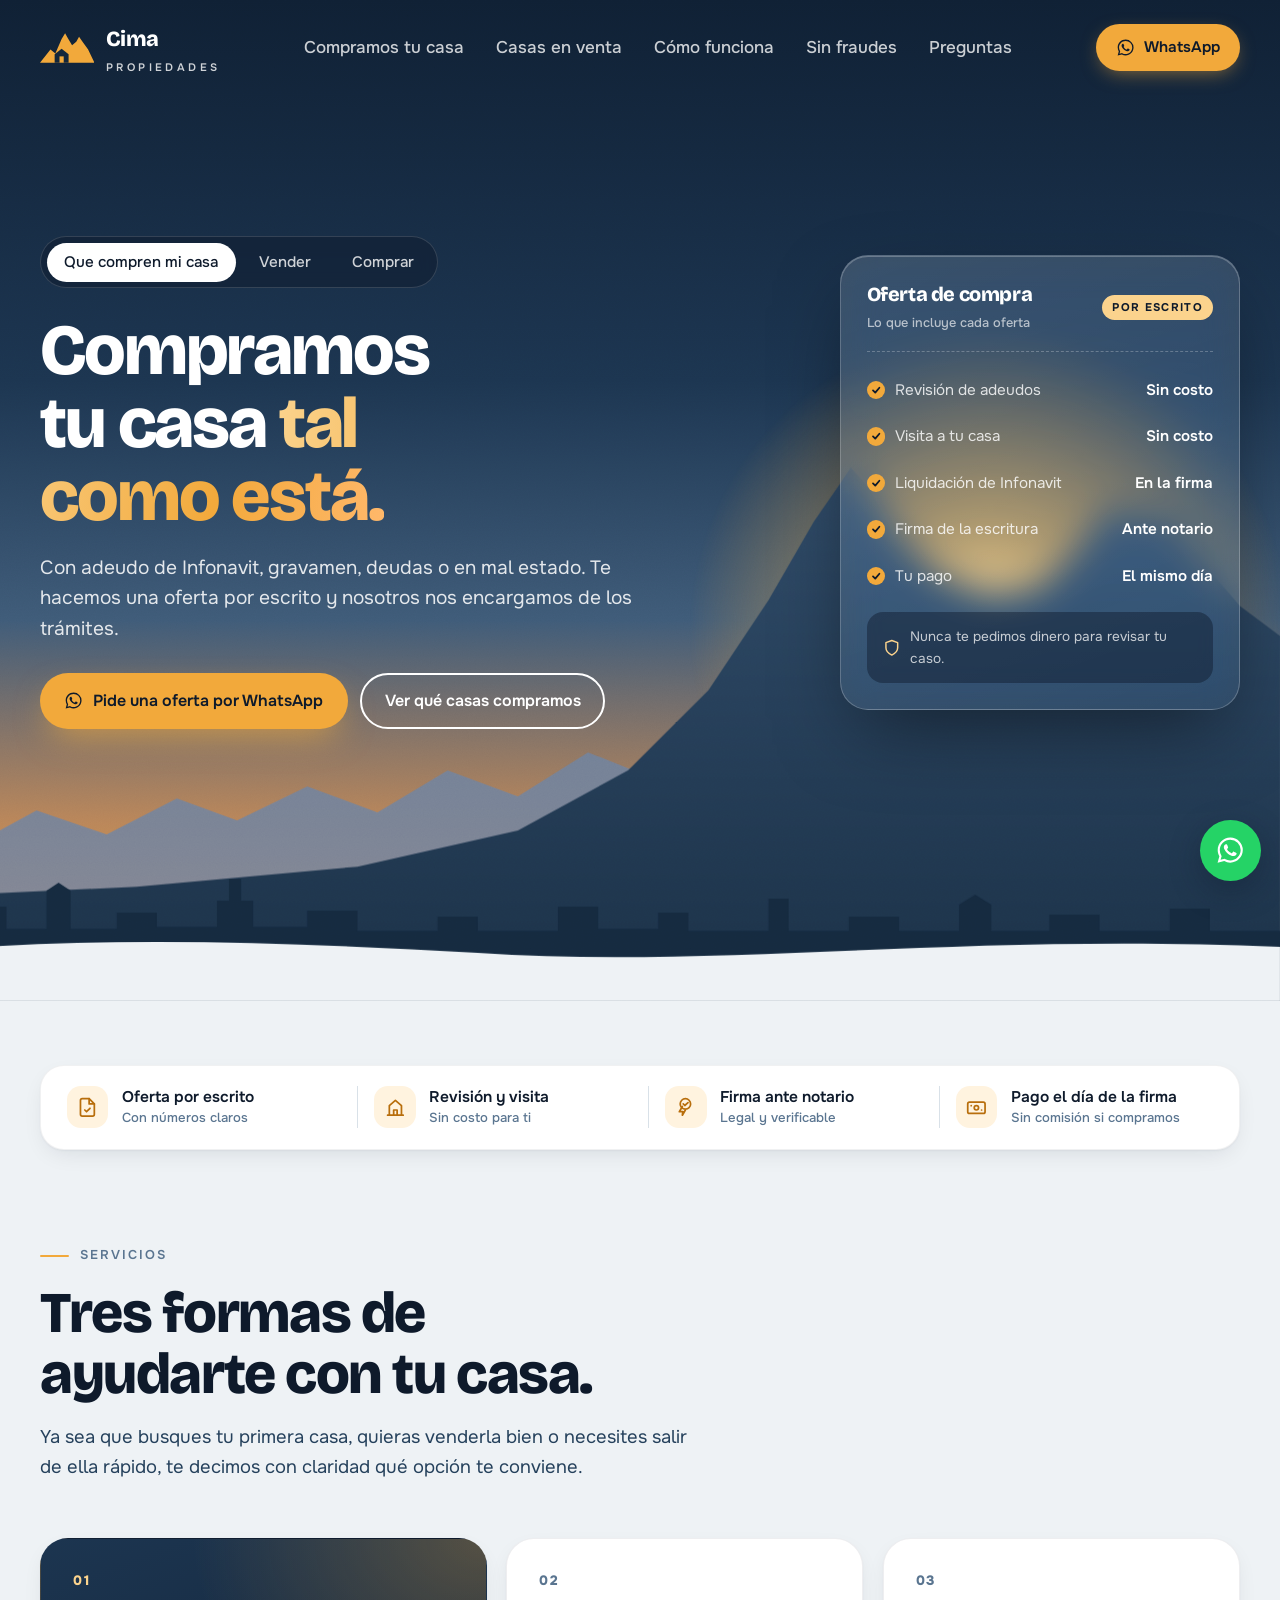
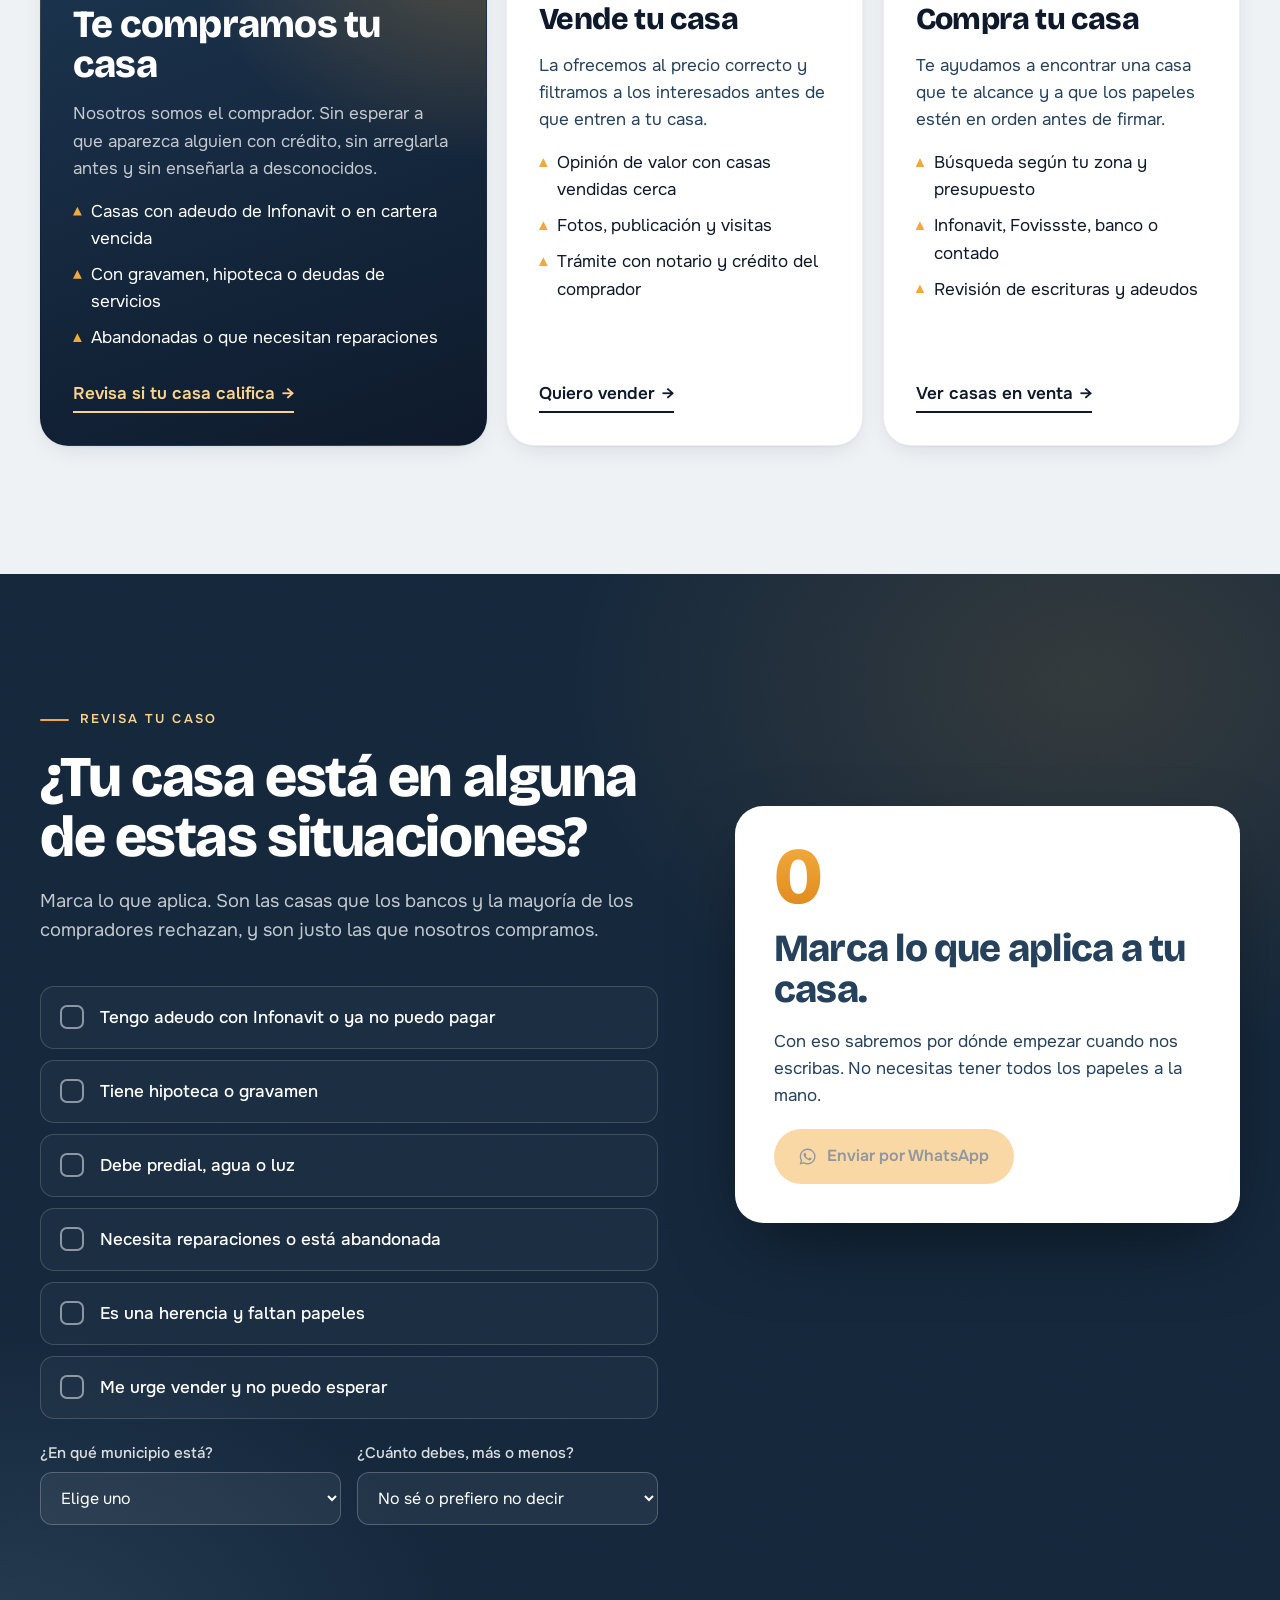
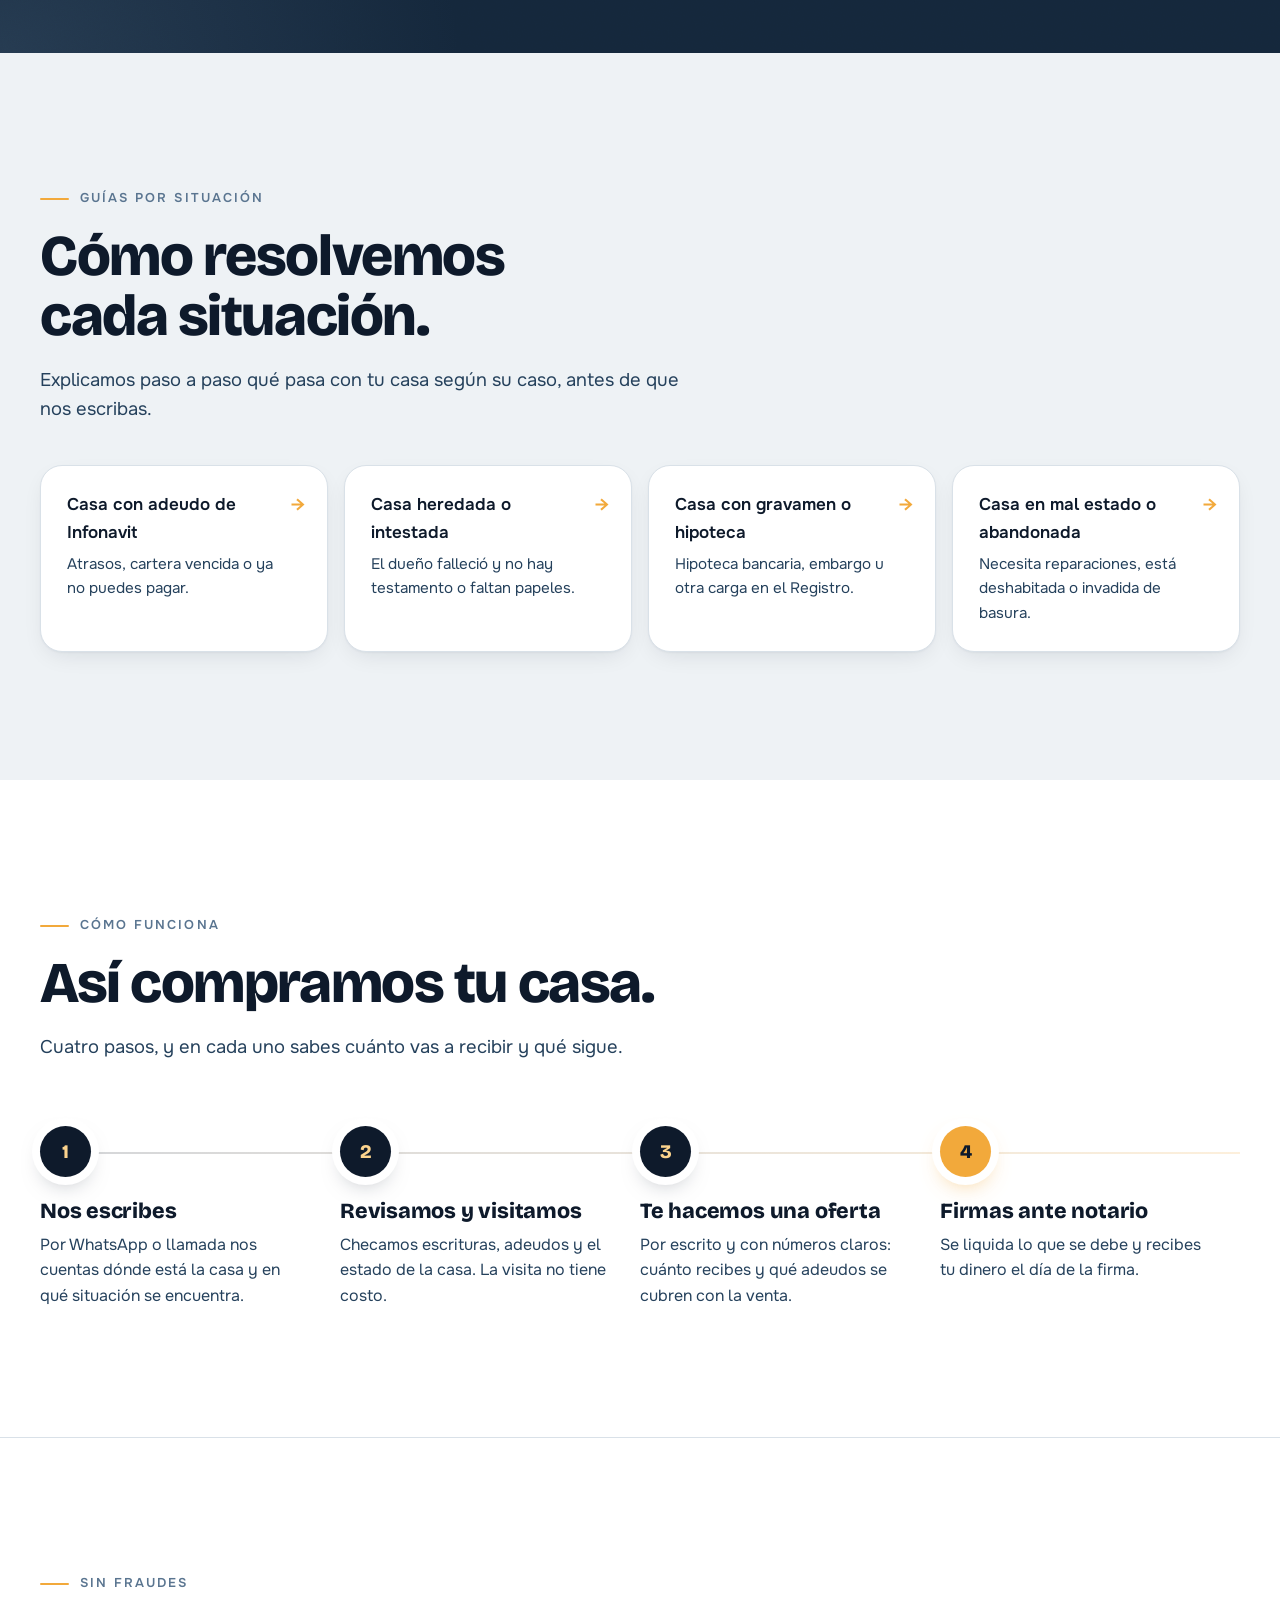
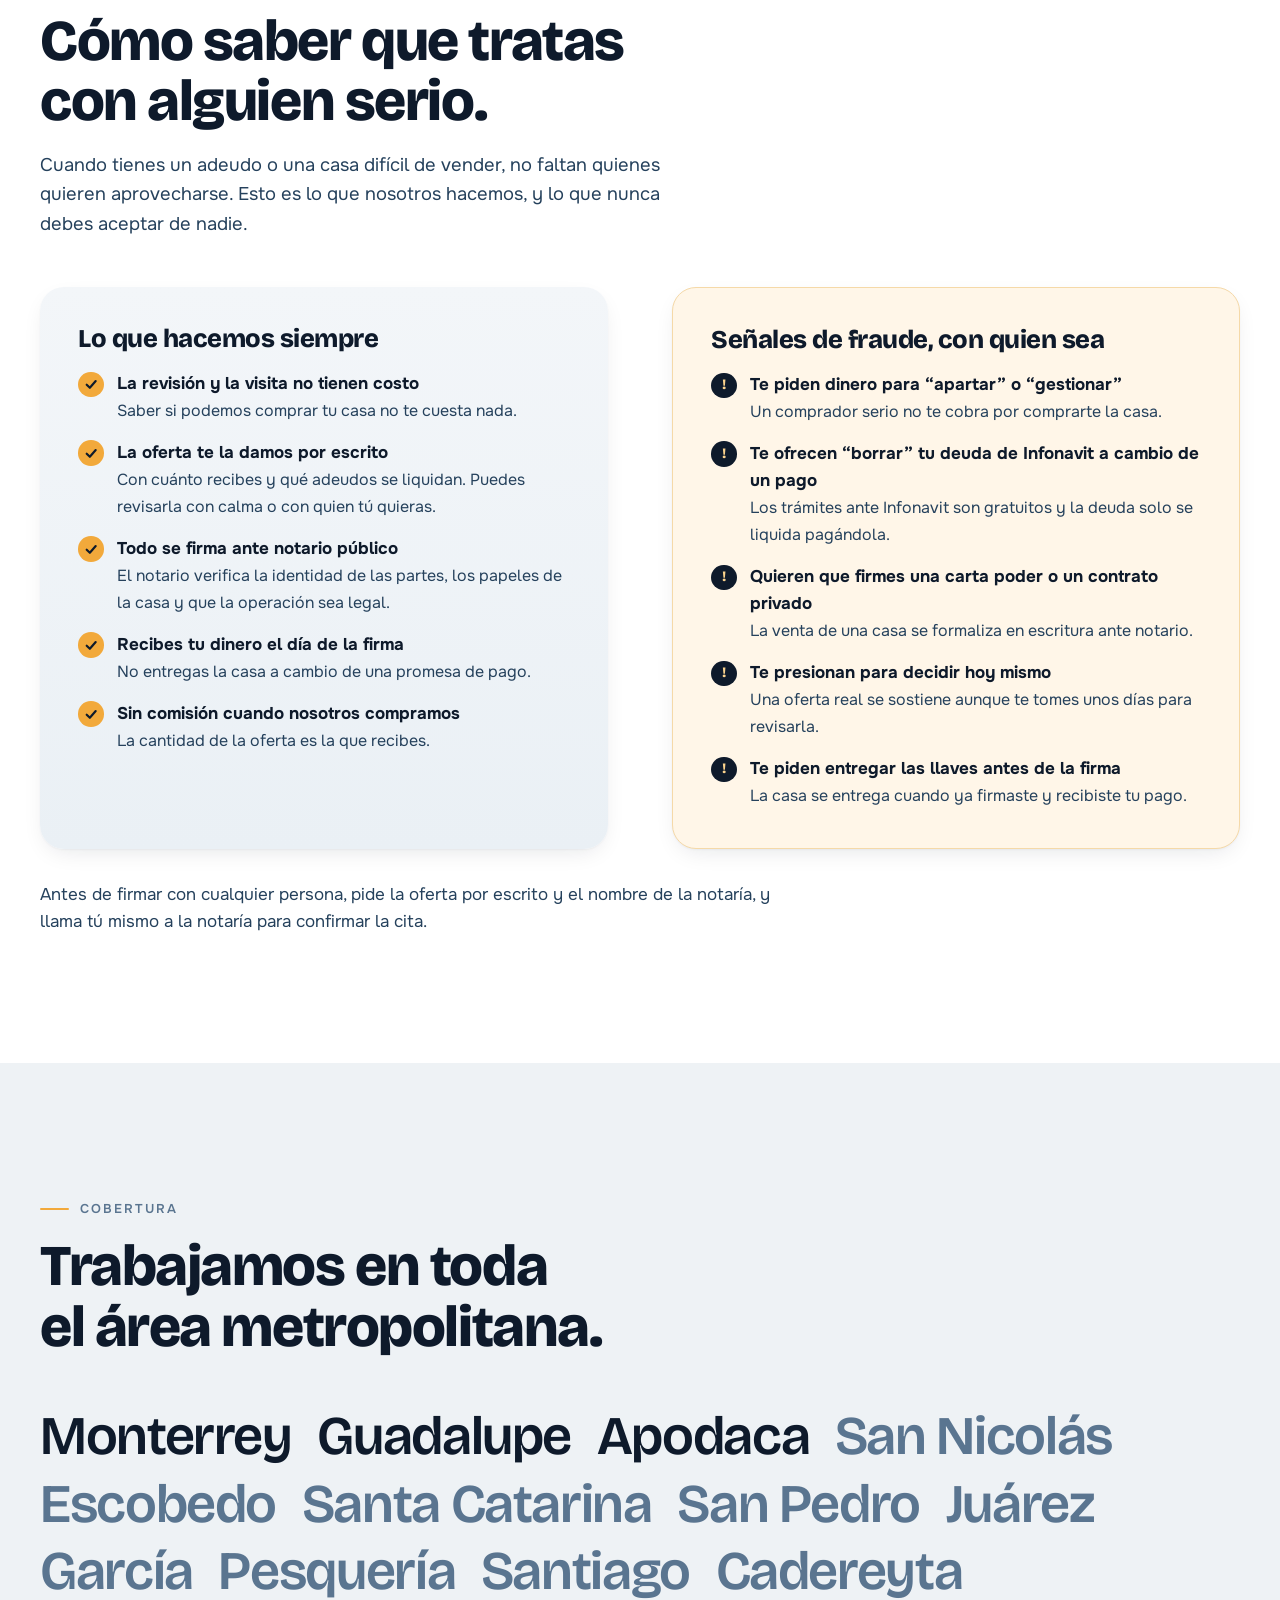
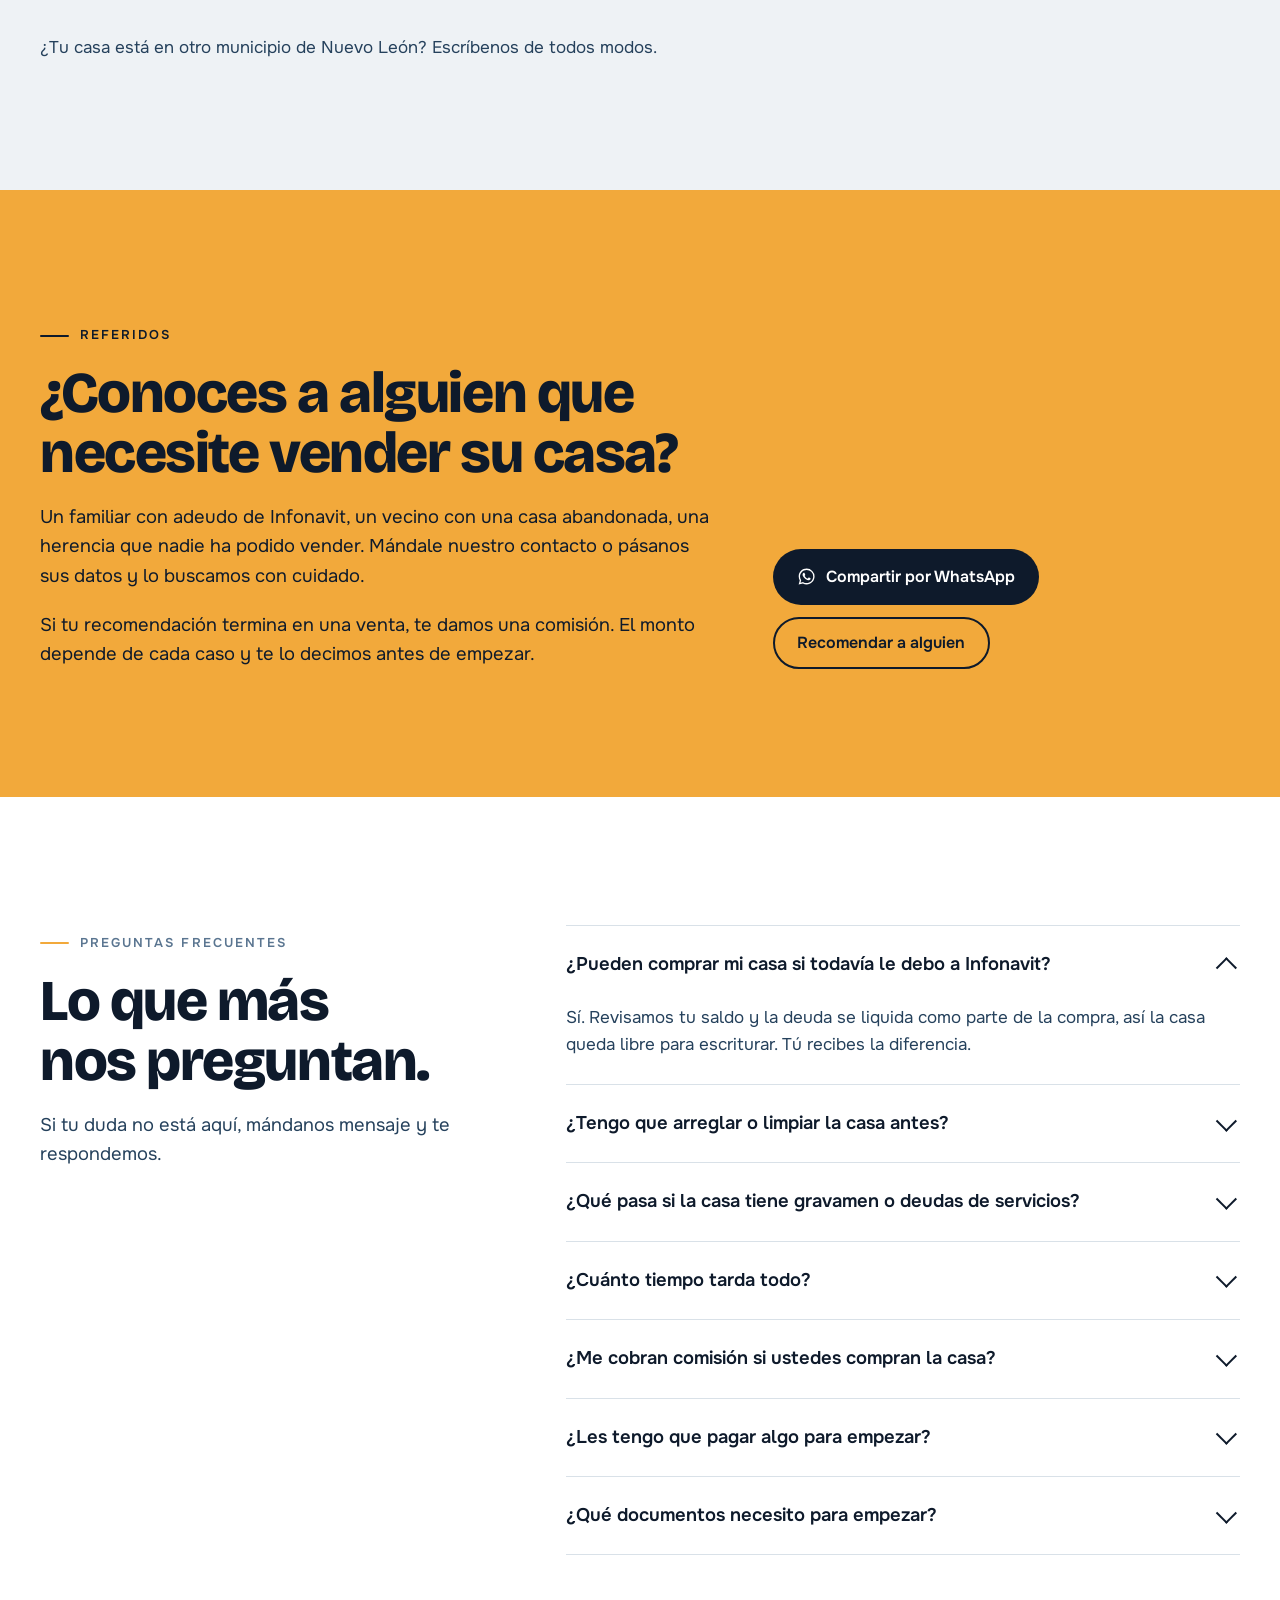
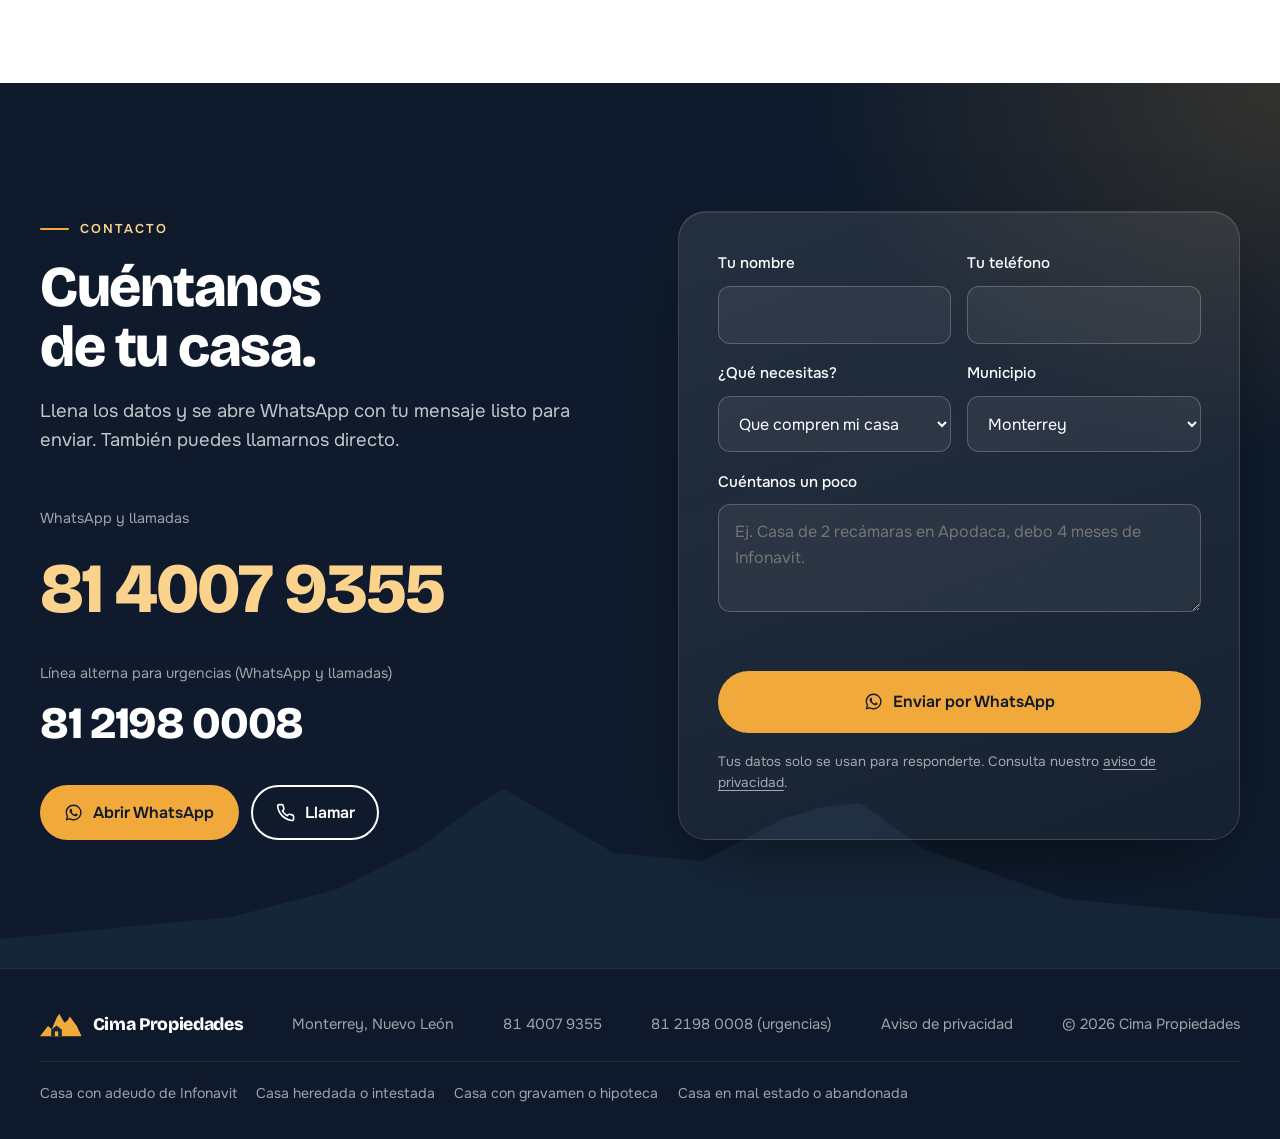
==== commit fa04e4ec: "Rediseño premium y configuración para Vercel - vercel.json con URLs limpias (sin él, /propiedades y " ====
--- a/index.html
+++ b/index.html
@@ -70,19 +70,35 @@
 <main>
 <section class="heroe" id="inicio" aria-label="Inicio">
   <div class="heroe-contenido envoltura">
+    <div class="heroe-texto">
     <div class="selector" role="tablist" aria-label="¿Qué necesitas?">
       <button role="tab" aria-selected="true" data-modo="compramos">Que compren mi casa</button>
       <button role="tab" aria-selected="false" data-modo="vender">Vender</button>
       <button role="tab" aria-selected="false" data-modo="comprar">Comprar</button>
     </div>
     <div class="panel-heroe" id="panel-heroe" aria-live="polite">
-      <h1 id="h-titulo">Compramos tu casa tal como está.</h1>
+      <h1 id="h-titulo">Compramos tu casa <em>tal como está.</em></h1>
       <p class="bajada" id="h-bajada">Con adeudo de Infonavit, gravamen, deudas o en mal estado. Te hacemos una oferta por escrito y nosotros nos encargamos de los trámites.</p>
       <div class="acciones">
         <a class="boton boton-ambar" id="h-cta" href="https://wa.me/528140079355?text=Hola%2C%20quiero%20que%20me%20hagan%20una%20oferta%20por%20mi%20casa." target="_blank" rel="noopener"><svg><use href="#i-wa"/></svg> <span id="h-cta-texto">Pide una oferta por WhatsApp</span></a>
         <a class="boton boton-linea" id="h-sec" href="#compramos">Ver qué casas compramos</a>
       </div>
     </div>
+    </div>
+    <aside class="oferta" aria-label="Lo que incluye cada oferta">
+      <div class="oferta-cabeza">
+        <div><b>Oferta de compra</b><small>Lo que incluye cada oferta</small></div>
+        <span class="sello">Por escrito</span>
+      </div>
+      <ul>
+        <li><span>Revisión de adeudos</span><b>Sin costo</b></li>
+        <li><span>Visita a tu casa</span><b>Sin costo</b></li>
+        <li><span>Liquidación de Infonavit</span><b>En la firma</b></li>
+        <li><span>Firma de la escritura</span><b>Ante notario</b></li>
+        <li><span>Tu pago</span><b>El mismo día</b></li>
+      </ul>
+      <div class="oferta-pie"><svg viewBox="0 0 24 24" fill="none" stroke="currentColor" stroke-width="2" stroke-linecap="round" stroke-linejoin="round"><path d="M12 22s8-4 8-10V5l-8-3-8 3v7c0 6 8 10 8 10z"/></svg>Nunca te pedimos dinero para revisar tu caso.</div>
+    </aside>
   </div>
 
   <div class="montanas" aria-hidden="true">
@@ -115,10 +131,18 @@
 
 <section class="caminos" id="servicios" aria-labelledby="t-caminos">
   <div class="envoltura">
+    <ul class="garantias" aria-label="Nuestras garantías">
+      <li><span class="ico-g"><svg viewBox="0 0 24 24" fill="none" stroke="currentColor" stroke-width="2" stroke-linecap="round" stroke-linejoin="round"><path d="M14 2H6a2 2 0 0 0-2 2v16a2 2 0 0 0 2 2h12a2 2 0 0 0 2-2V8z"/><path d="M14 2v6h6M9 15l2 2 4-4"/></svg></span><div>Oferta por escrito<small>Con números claros</small></div></li>
+      <li><span class="ico-g"><svg viewBox="0 0 24 24" fill="none" stroke="currentColor" stroke-width="2" stroke-linecap="round" stroke-linejoin="round"><path d="m3 21 18 0M5 21V10l7-6 7 6v11M10 21v-6h4v6"/></svg></span><div>Revisión y visita<small>Sin costo para ti</small></div></li>
+      <li><span class="ico-g"><svg viewBox="0 0 24 24" fill="none" stroke="currentColor" stroke-width="2" stroke-linecap="round" stroke-linejoin="round"><path d="m12 15 -3.5 6 .5-4H5l3.5-6"/><circle cx="12" cy="8" r="6"/><path d="M9.5 8l1.8 1.8L15 6.5"/></svg></span><div>Firma ante notario<small>Legal y verificable</small></div></li>
+      <li><span class="ico-g"><svg viewBox="0 0 24 24" fill="none" stroke="currentColor" stroke-width="2" stroke-linecap="round" stroke-linejoin="round"><rect x="2" y="6" width="20" height="13" rx="2"/><circle cx="12" cy="12.5" r="2.5"/><path d="M6 10h.01M18 15h.01"/></svg></span><div>Pago el día de la firma<small>Sin comisión si compramos</small></div></li>
+    </ul>
+    <p class="ceja">Servicios</p>
     <h2 class="titulo-seccion" id="t-caminos">Tres formas de ayudarte con tu casa.</h2>
     <p class="intro">Ya sea que busques tu primera casa, quieras venderla bien o necesites salir de ella rápido, te decimos con claridad qué opción te conviene.</p>
     <div class="caminos-grid">
       <article class="camino destacado">
+        <span class="num-camino">01</span>
         <h3>Te compramos tu casa</h3>
         <p>Nosotros somos el comprador. Sin esperar a que aparezca alguien con crédito, sin arreglarla antes y sin enseñarla a desconocidos.</p>
         <ul>
@@ -126,9 +150,10 @@
           <li>Con gravamen, hipoteca o deudas de servicios</li>
           <li>Abandonadas o que necesitan reparaciones</li>
         </ul>
-        <a href="#compramos">Revisa si tu casa califica</a>
+        <a href="#compramos">Revisa si tu casa califica <span class="flecha" aria-hidden="true">→</span></a>
       </article>
       <article class="camino">
+        <span class="num-camino">02</span>
         <h3>Vende tu casa</h3>
         <p>La ofrecemos al precio correcto y filtramos a los interesados antes de que entren a tu casa.</p>
         <ul>
@@ -136,9 +161,10 @@
           <li>Fotos, publicación y visitas</li>
           <li>Trámite con notario y crédito del comprador</li>
         </ul>
-        <a href="#contacto" data-necesidad="Vender mi casa">Quiero vender</a>
+        <a href="#contacto" data-necesidad="Vender mi casa">Quiero vender <span class="flecha" aria-hidden="true">→</span></a>
       </article>
       <article class="camino">
+        <span class="num-camino">03</span>
         <h3>Compra tu casa</h3>
         <p>Te ayudamos a encontrar una casa que te alcance y a que los papeles estén en orden antes de firmar.</p>
         <ul>
@@ -146,7 +172,7 @@
           <li>Infonavit, Fovissste, banco o contado</li>
           <li>Revisión de escrituras y adeudos</li>
         </ul>
-        <a href="/propiedades">Ver casas en venta</a>
+        <a href="/propiedades">Ver casas en venta <span class="flecha" aria-hidden="true">→</span></a>
       </article>
     </div>
   </div>
@@ -155,7 +181,8 @@
 <section class="compramos" id="compramos" aria-labelledby="t-compramos">
   <div class="envoltura compramos-grid">
     <div>
-      <h2 class="titulo-seccion" id="t-compramos">¿Tu casa está en alguna de estas situaciones?</h2>
+      <p class="ceja">Revisa tu caso</p>
+    <h2 class="titulo-seccion" id="t-compramos">¿Tu casa está en alguna de estas situaciones?</h2>
       <p class="intro">Marca lo que aplica. Son las casas que los bancos y la mayoría de los compradores rechazan, y son justo las que nosotros compramos.</p>
       <div class="situaciones" id="situaciones">
         <div class="situacion"><input type="checkbox" id="s1" value="Tengo adeudo con Infonavit o ya no puedo pagar"><label for="s1"><span class="caja"><svg viewBox="0 0 16 16"><path d="M3 8.5 6.5 12 13 4.5" fill="none" stroke="#0E1A2B" stroke-width="2.4" stroke-linecap="round" stroke-linejoin="round"/></svg></span>Tengo adeudo con Infonavit o ya no puedo pagar</label></div>
@@ -195,6 +222,7 @@
 
 <section class="otras" aria-labelledby="t-guias">
   <div class="envoltura">
+    <p class="ceja">Guías por situación</p>
     <h2 class="titulo-seccion" id="t-guias">Cómo resolvemos cada situación.</h2>
     <p class="intro">Explicamos paso a paso qué pasa con tu casa según su caso, antes de que nos escribas.</p>
     <div class="otras-grid">
@@ -208,6 +236,7 @@
 
 <section class="proceso" id="proceso" aria-labelledby="t-proceso">
   <div class="envoltura">
+    <p class="ceja">Cómo funciona</p>
     <h2 class="titulo-seccion" id="t-proceso">Así compramos tu casa.</h2>
     <p class="intro">Cuatro pasos, y en cada uno sabes cuánto vas a recibir y qué sigue.</p>
     <ol class="pasos">
@@ -221,6 +250,7 @@
 
 <section class="casos" id="casos" aria-labelledby="t-casos" hidden>
   <div class="envoltura">
+    <p class="ceja">Casos reales</p>
     <h2 class="titulo-seccion" id="t-casos">Casas que ya compramos.</h2>
     <p class="intro">Casos reales de familias en el área metropolitana. Cambiamos los nombres por privacidad.</p>
     <div class="casos-grid" id="casos-grid"></div>
@@ -229,6 +259,7 @@
 
 <section class="confianza" id="confianza" aria-labelledby="t-confianza">
   <div class="envoltura">
+    <p class="ceja">Sin fraudes</p>
     <h2 class="titulo-seccion" id="t-confianza">Cómo saber que tratas con alguien serio.</h2>
     <p class="intro">Cuando tienes un adeudo o una casa difícil de vender, no faltan quienes quieren aprovecharse. Esto es lo que nosotros hacemos, y lo que nunca debes aceptar de nadie.</p>
     <div class="confianza-grid">
@@ -264,6 +295,7 @@
 
 <section class="zonas" aria-labelledby="t-zonas">
   <div class="envoltura">
+    <p class="ceja">Cobertura</p>
     <h2 class="titulo-seccion" id="t-zonas">Trabajamos en toda el área metropolitana.</h2>
     <ul class="lista-zonas">
       <li>Monterrey</li><li>Guadalupe</li><li>Apodaca</li><li>San Nicolás</li><li>Escobedo</li><li>Santa Catarina</li><li>San Pedro</li><li>Juárez</li><li>García</li><li>Pesquería</li><li>Santiago</li><li>Cadereyta</li>
@@ -274,6 +306,7 @@
 
 <section class="equipo" id="equipo" aria-labelledby="t-equipo" hidden>
   <div class="envoltura">
+    <p class="ceja">Equipo</p>
     <h2 class="titulo-seccion" id="t-equipo">Quién te va a atender.</h2>
     <p class="intro">Personas reales, en Monterrey, que dan la cara en cada operación.</p>
     <div class="equipo-grid" id="equipo-grid"></div>
@@ -283,7 +316,8 @@
 <section class="referidos" aria-labelledby="t-referidos">
   <div class="envoltura referidos-grid">
     <div>
-      <h2 class="titulo-seccion" id="t-referidos">¿Conoces a alguien que necesite vender su casa?</h2>
+      <p class="ceja">Referidos</p>
+    <h2 class="titulo-seccion" id="t-referidos">¿Conoces a alguien que necesite vender su casa?</h2>
       <p class="intro">Un familiar con adeudo de Infonavit, un vecino con una casa abandonada, una herencia que nadie ha podido vender. Mándale nuestro contacto o pásanos sus datos y lo buscamos con cuidado.</p>
       <p class="intro" id="referidos-comision" hidden></p>
     </div>
@@ -297,7 +331,8 @@
 <section class="preguntas" id="preguntas" aria-labelledby="t-preguntas">
   <div class="envoltura preguntas-grid">
     <div>
-      <h2 class="titulo-seccion" id="t-preguntas">Lo que más nos preguntan.</h2>
+      <p class="ceja">Preguntas frecuentes</p>
+    <h2 class="titulo-seccion" id="t-preguntas">Lo que más nos preguntan.</h2>
       <p class="intro">Si tu duda no está aquí, mándanos mensaje y te respondemos.</p>
     </div>
     <div>
@@ -336,7 +371,8 @@
 <section class="contacto" id="contacto" aria-labelledby="t-contacto">
   <div class="envoltura contacto-grid">
     <div>
-      <h2 class="titulo-seccion" id="t-contacto">Cuéntanos de tu casa.</h2>
+      <p class="ceja">Contacto</p>
+    <h2 class="titulo-seccion" id="t-contacto">Cuéntanos de tu casa.</h2>
       <p class="intro">Llena los datos y se abre WhatsApp con tu mensaje listo para enviar. También puedes llamarnos directo.</p>
       <div class="telefonos">
         <span class="etiqueta">WhatsApp y llamadas</span>
@@ -397,19 +433,19 @@
   /* --- selector del héroe --- */
   const modos = {
     compramos:{
-      titulo:"Compramos tu casa tal como está.",
+      titulo:"Compramos tu casa <em>tal como está.</em>",
       bajada:"Con adeudo de Infonavit, gravamen, deudas o en mal estado. Te hacemos una oferta por escrito y nosotros nos encargamos de los trámites.",
       cta:"Pide una oferta por WhatsApp", msg:"Hola, quiero que me hagan una oferta por mi casa.",
       sec:"Ver qué casas compramos", secHref:"#compramos"
     },
     vender:{
-      titulo:"Vende tu casa al precio correcto.",
+      titulo:"Vende tu casa <em>al precio correcto.</em>",
       bajada:"Te decimos cuánto vale con base en casas vendidas en tu zona, la promovemos y filtramos a los compradores antes de cada visita.",
       cta:"Pide tu opinión de valor", msg:"Hola, quiero vender mi casa y saber cuánto vale.",
       sec:"Cómo vendemos", secHref:"#servicios"
     },
     comprar:{
-      titulo:"Encuentra tu casa con los papeles en orden.",
+      titulo:"Encuentra tu casa <em>con los papeles en orden.</em>",
       bajada:"Te ayudamos a buscar según tu zona y presupuesto, y revisamos escrituras y adeudos antes de que firmes. Con Infonavit, banco o de contado.",
       cta:"Cuéntanos qué buscas", msg:"Hola, estoy buscando comprar una casa.",
       sec:"Ver casas en venta", secHref:"propiedades.html"
@@ -420,7 +456,7 @@
   const reducir = matchMedia('(prefers-reduced-motion: reduce)').matches;
   function aplicar(m){
     const d = modos[m];
-    document.getElementById('h-titulo').textContent = d.titulo;
+    document.getElementById('h-titulo').innerHTML = d.titulo;
     document.getElementById('h-bajada').textContent = d.bajada;
     document.getElementById('h-cta-texto').textContent = d.cta;
     document.getElementById('h-cta').href = wa(d.msg);
@@ -450,6 +486,7 @@
   const rt = document.getElementById('r-titulo'), rx = document.getElementById('r-texto'), rc = document.getElementById('r-cta');
   function actualizar(){
     const sel = checks.filter(c => c.checked).map(c => c.value);
+    if (cont.textContent != sel.length){ cont.classList.remove('salto'); void cont.offsetWidth; cont.classList.add('salto'); }
     cont.textContent = sel.length;
     if (!sel.length){
       rt.textContent = "Marca lo que aplica a tu casa.";
--- a/estilos.css
+++ b/estilos.css
@@ -309,3 +309,193 @@
 .vacio p{color:var(--sierra)}
 .vacio .boton{justify-self:start}
 .propiedad .info{align-content:start}
+
+/* =====================================================================
+   CAPA PREMIUM
+   ===================================================================== */
+:root{
+  --sombra-suave:0 1px 2px rgba(14,26,43,.04),0 8px 24px -8px rgba(14,26,43,.12);
+  --sombra-alta:0 2px 4px rgba(14,26,43,.05),0 24px 60px -16px rgba(14,26,43,.28);
+  --curva:cubic-bezier(.2,.7,.1,1);
+  --grano:url("data:image/svg+xml,%3Csvg xmlns='http://www.w3.org/2000/svg' width='160' height='160'%3E%3Cfilter id='n'%3E%3CfeTurbulence type='fractalNoise' baseFrequency='.85' numOctaves='3' stitchTiles='stitch'/%3E%3CfeColorMatrix values='0 0 0 0 1 0 0 0 0 1 0 0 0 0 1 0 0 0 .55 0'/%3E%3C/filter%3E%3Crect width='100%25' height='100%25' filter='url(%23n)'/%3E%3C/svg%3E");
+}
+::selection{background:var(--miel);color:var(--tinta)}
+body{font-feature-settings:"ss01","cv11"}
+.titulo-seccion{letter-spacing:-.035em}
+
+/* ceja: etiqueta sobre cada título */
+.ceja{display:inline-flex;align-items:center;gap:.7rem;font:600 .8rem/1 var(--texto);letter-spacing:.16em;text-transform:uppercase;color:var(--pizarra);margin-bottom:1.3rem}
+.ceja::before{content:"";width:1.8rem;height:2px;background:var(--ambar);border-radius:2px}
+.compramos .ceja,.contacto .ceja,.cierre .ceja,.heroe-sub .ceja{color:var(--miel)}
+.referidos .ceja{color:var(--tinta)}
+.referidos .ceja::before{background:var(--tinta)}
+
+/* grano sobre fondos oscuros */
+.heroe::after,.compramos::before,.contacto::before,.cierre::before,.heroe-sub::before{content:"";position:absolute;inset:0;background-image:var(--grano);opacity:.07;mix-blend-mode:overlay;pointer-events:none;z-index:1}
+.compramos,.cierre,.heroe-sub{position:relative;overflow:hidden}
+.compramos > *,.cierre > *,.heroe-sub > *,.contacto > .envoltura{position:relative;z-index:2}
+
+/* ---------- navegación fija ---------- */
+.nav{position:fixed;transition:background .3s ease,box-shadow .3s ease,padding .3s ease;z-index:60}
+.nav.solida{position:sticky;top:0}
+.nav .envoltura{transition:padding .3s ease}
+.nav.con-fondo,.nav.solida{background:rgba(11,21,35,.78);backdrop-filter:saturate(1.4) blur(14px);-webkit-backdrop-filter:saturate(1.4) blur(14px);box-shadow:0 1px 0 rgba(255,255,255,.06)}
+.nav.con-fondo .envoltura,.nav.solida .envoltura{padding:.85rem 0}
+.nav ul a{position:relative;opacity:.78;transition:opacity .2s ease}
+.nav ul a:hover{text-decoration:none;opacity:1}
+.nav ul a::after{content:"";position:absolute;left:0;right:0;bottom:-.45rem;height:2px;background:var(--ambar);border-radius:2px;transform:scaleX(0);transform-origin:left;transition:transform .3s var(--curva)}
+.nav ul a:hover::after{transform:scaleX(1)}
+.nav .boton{box-shadow:0 6px 20px -6px rgba(242,169,59,.6)}
+
+/* menú móvil */
+.menu-boton{display:none;width:2.9rem;height:2.9rem;border-radius:50%;border:1px solid rgba(255,255,255,.22);background:rgba(255,255,255,.06);color:#fff;cursor:pointer;place-items:center}
+.menu-boton span,.menu-boton span::before,.menu-boton span::after{display:block;width:1.1rem;height:2px;background:currentColor;border-radius:2px;position:relative;transition:transform .3s var(--curva),background .2s}
+.menu-boton span::before,.menu-boton span::after{content:"";position:absolute;left:0}
+.menu-boton span::before{top:-6px}.menu-boton span::after{top:6px}
+.menu-abierto .menu-boton span{background:transparent}
+.menu-abierto .menu-boton span::before{transform:translateY(6px) rotate(45deg)}
+.menu-abierto .menu-boton span::after{transform:translateY(-6px) rotate(-45deg)}
+.cajon{position:fixed;inset:0;z-index:55;background:linear-gradient(180deg,#0B1523 0%,#14273B 70%,#25415C 100%);color:#fff;padding:6.5rem 1.5rem 2rem;display:flex;flex-direction:column;gap:2rem;opacity:0;visibility:hidden;transition:opacity .3s ease,visibility .3s}
+.cajon.abierto{opacity:1;visibility:visible}
+.cajon ul{list-style:none;margin:0;padding:0;display:grid;gap:.2rem}
+.cajon ul a{display:block;font:800 2rem/1.15 var(--display);letter-spacing:-.03em;text-decoration:none;padding:.45rem 0;opacity:0;transform:translateY(12px);transition:opacity .4s ease,transform .4s var(--curva)}
+.cajon.abierto ul a{opacity:1;transform:none}
+.cajon ul li:nth-child(2) a{transition-delay:.04s}.cajon ul li:nth-child(3) a{transition-delay:.08s}.cajon ul li:nth-child(4) a{transition-delay:.12s}.cajon ul li:nth-child(5) a{transition-delay:.16s}
+.cajon .pie-cajon{margin-top:auto;display:grid;gap:.8rem}
+.cajon .pie-cajon .boton{justify-content:center}
+.cajon .pie-cajon small{color:rgba(255,255,255,.55);text-align:center}
+@media (max-width:900px){.menu-boton{display:grid}}
+body.menu-abierto{overflow:hidden}
+
+/* barra inferior en celular */
+.barra-movil{display:none}
+@media (max-width:700px){
+  .barra-movil{display:grid;grid-template-columns:1.4fr 1fr;gap:.6rem;position:fixed;left:.75rem;right:.75rem;bottom:calc(.75rem + env(safe-area-inset-bottom));z-index:50;padding:.5rem;border-radius:999px;background:rgba(11,21,35,.86);backdrop-filter:blur(14px);-webkit-backdrop-filter:blur(14px);box-shadow:0 12px 40px -8px rgba(0,0,0,.45);border:1px solid rgba(255,255,255,.1);transform:translateY(160%);transition:transform .45s var(--curva)}
+  .barra-movil.visible{transform:none}
+  .barra-movil a{display:flex;align-items:center;justify-content:center;gap:.5rem;padding:.9rem .8rem;border-radius:999px;font-weight:600;font-size:.98rem;text-decoration:none}
+  .barra-movil a svg{width:1.15rem;height:1.15rem}
+  .barra-movil .wa{background:#25D366;color:#06301A}
+  .barra-movil .tel{background:rgba(255,255,255,.1);color:#fff}
+  .flotante{display:none}
+  body{padding-bottom:5.5rem}
+}
+
+/* ---------- héroe ---------- */
+.heroe-contenido{display:grid;grid-template-columns:minmax(0,1.15fr) minmax(0,.85fr);gap:clamp(2rem,5vw,5rem);align-items:center;padding-top:clamp(7.5rem,15vh,10rem)}
+.heroe h1{font-size:clamp(2.6rem,5.6vw,5.1rem);letter-spacing:-.03em;line-height:1.02;max-width:13ch}
+.heroe h1 em{font-style:normal;background:linear-gradient(100deg,var(--miel),var(--ambar) 60%,#FFB86B);-webkit-background-clip:text;background-clip:text;color:transparent}
+.heroe .acciones .boton-ambar{box-shadow:0 14px 34px -10px rgba(242,169,59,.75)}
+.heroe .acciones .boton-ambar:hover{transform:translateY(-2px)}
+.boton{transition:transform .25s var(--curva),background .2s ease,box-shadow .25s ease}
+.boton-ambar:hover{box-shadow:0 16px 36px -12px rgba(242,169,59,.8)}
+.boton .flecha{transition:transform .25s var(--curva)}
+.boton:hover .flecha{transform:translateX(3px)}
+.heroe-texto > *{animation:entrar .9s var(--curva) both}
+.heroe-texto > :nth-child(2){animation-delay:.08s}
+.heroe-texto .bajada{animation-delay:.16s}
+@keyframes entrar{from{opacity:0;transform:translateY(18px)}to{opacity:1;transform:none}}
+
+/* tarjeta de oferta */
+.oferta{position:relative;justify-self:end;width:min(100%,25rem);background:linear-gradient(160deg,rgba(255,255,255,.16),rgba(255,255,255,.06));border:1px solid rgba(255,255,255,.22);border-radius:28px;padding:1.6rem;backdrop-filter:blur(18px) saturate(1.3);-webkit-backdrop-filter:blur(18px) saturate(1.3);box-shadow:0 30px 80px -20px rgba(0,0,0,.5),inset 0 1px 0 rgba(255,255,255,.25);animation:flotar 1.2s .35s var(--curva) both}
+@keyframes flotar{from{opacity:0;transform:translateY(30px) rotate(1.5deg)}to{opacity:1;transform:none}}
+.oferta-cabeza{display:flex;align-items:center;justify-content:space-between;gap:1rem;padding-bottom:1.1rem;border-bottom:1px dashed rgba(255,255,255,.25)}
+.oferta-cabeza b{font:800 1.25rem/1.1 var(--display);letter-spacing:-.02em}
+.oferta-cabeza small{display:block;font-size:.8rem;color:rgba(255,255,255,.65);margin-top:.25rem;font-weight:500}
+.sello{flex:none;font:700 .7rem/1 var(--texto);letter-spacing:.12em;text-transform:uppercase;color:var(--tinta);background:var(--miel);padding:.45rem .65rem;border-radius:999px}
+.oferta ul{list-style:none;margin:0;padding:1rem 0 .3rem;display:grid;gap:.15rem}
+.oferta li{display:flex;align-items:center;justify-content:space-between;gap:1rem;padding:.62rem 0;font-size:.95rem;color:rgba(255,255,255,.82);opacity:0;animation:entrar .6s var(--curva) both}
+.oferta li:nth-child(1){animation-delay:.7s}.oferta li:nth-child(2){animation-delay:.8s}.oferta li:nth-child(3){animation-delay:.9s}.oferta li:nth-child(4){animation-delay:1s}.oferta li:nth-child(5){animation-delay:1.1s}
+.oferta li span{display:flex;align-items:center;gap:.65rem}
+.oferta li span::before{content:"";width:1.15rem;height:1.15rem;border-radius:50%;flex:none;background:var(--ambar) url("data:image/svg+xml,%3Csvg xmlns='http://www.w3.org/2000/svg' viewBox='0 0 16 16'%3E%3Cpath d='M4 8.5 7 11.5 12.5 5' fill='none' stroke='%230E1A2B' stroke-width='2.4' stroke-linecap='round' stroke-linejoin='round'/%3E%3C/svg%3E") center/.75rem no-repeat}
+.oferta li b{font-weight:600;color:#fff;white-space:nowrap}
+.oferta-pie{display:flex;align-items:center;gap:.6rem;margin-top:.6rem;padding:.85rem 1rem;border-radius:16px;background:rgba(14,26,43,.45);font-size:.85rem;color:rgba(255,255,255,.75)}
+.oferta-pie svg{width:1.1rem;height:1.1rem;flex:none;color:var(--miel)}
+@media (max-width:900px){.heroe-contenido{grid-template-columns:1fr}.oferta{display:none}}
+@media (prefers-reduced-motion:reduce){.heroe-texto > *,.oferta,.oferta li{animation:none;opacity:1}}
+
+/* franja de garantías */
+.garantias{list-style:none;margin:0 0 clamp(3.5rem,7vw,5.5rem);padding:1.3rem 1.6rem;display:grid;grid-template-columns:repeat(4,1fr);gap:1rem;background:var(--blanco);border-radius:24px;box-shadow:var(--sombra-suave);border:1px solid rgba(14,26,43,.06)}
+.garantias li{display:flex;align-items:center;gap:.85rem;font-weight:600;font-size:.97rem;line-height:1.25}
+.garantias li + li{border-left:1px solid var(--bruma);padding-left:1rem}
+.garantias .ico-g{width:2.6rem;height:2.6rem;border-radius:14px;flex:none;display:grid;place-items:center;background:#FFF3DF;color:#B86E0C}
+.garantias .ico-g svg{width:1.3rem;height:1.3rem}
+.garantias small{display:block;font-weight:500;color:var(--pizarra);font-size:.82rem;margin-top:.15rem}
+@media (max-width:1000px){.garantias{grid-template-columns:1fr 1fr}.garantias li:nth-child(3){border-left:0;padding-left:0}}
+@media (max-width:560px){.garantias{grid-template-columns:1fr;padding:1.1rem 1.2rem}.garantias li + li{border-left:0;padding-left:0;border-top:1px solid var(--bruma);padding-top:.9rem}}
+
+/* ---------- tres caminos en tarjetas ---------- */
+.caminos-grid{border-top:0;gap:1.2rem;grid-template-columns:1.25fr 1fr 1fr}
+.camino,.camino + .camino{background:var(--blanco);border:1px solid rgba(14,26,43,.07);border-radius:28px;padding:2.2rem 2rem 2rem;box-shadow:var(--sombra-suave);transition:transform .35s var(--curva),box-shadow .35s ease}
+.camino:hover{transform:translateY(-4px);box-shadow:var(--sombra-alta)}
+.camino.destacado{background:radial-gradient(120% 80% at 100% 0%,rgba(242,169,59,.28),transparent 55%),linear-gradient(160deg,#1C3550,#0E1A2B);color:#fff;border-color:transparent}
+.camino.destacado p{color:rgba(255,255,255,.75)}
+.camino.destacado a{color:var(--miel)}
+.camino .num-camino{font:800 .85rem/1 var(--texto);letter-spacing:.14em;color:var(--pizarra)}
+.camino.destacado .num-camino{color:var(--miel)}
+.camino a{display:inline-flex;align-items:center;gap:.45rem;text-decoration:none;border-bottom:2px solid currentColor;align-self:flex-start;padding-bottom:.2rem}
+@media (max-width:900px){.caminos-grid{grid-template-columns:1fr}.camino,.camino + .camino{padding:2rem 1.6rem;border:1px solid rgba(14,26,43,.07)}.camino.destacado{border-color:transparent}}
+
+/* ---------- situaciones ---------- */
+.compramos{background:radial-gradient(70% 60% at 85% 10%,rgba(242,169,59,.14),transparent 60%),radial-gradient(60% 50% at 0% 100%,rgba(90,117,144,.25),transparent 60%),var(--noche)}
+.situacion label{background:rgba(255,255,255,.03);transition:background .2s ease,border-color .2s ease,transform .2s var(--curva)}
+.situacion label:hover{background:rgba(255,255,255,.06);transform:translateX(3px)}
+.situacion input:checked + label{box-shadow:0 0 0 1px var(--ambar),0 10px 30px -12px rgba(242,169,59,.5)}
+.respuesta{box-shadow:0 30px 80px -24px rgba(0,0,0,.55);border:1px solid rgba(255,255,255,.6)}
+.contador{background:linear-gradient(180deg,var(--ambar),#E08A1E);-webkit-background-clip:text;background-clip:text;color:transparent;transition:transform .3s var(--curva)}
+.contador.salto{animation:salto .45s var(--curva)}
+@keyframes salto{40%{transform:scale(1.18)}}
+
+/* ---------- otras situaciones (tarjetas enlace) ---------- */
+.otras-grid a{position:relative;padding:1.6rem 3.2rem 1.6rem 1.6rem;border-radius:22px;box-shadow:var(--sombra-suave);transition:transform .3s var(--curva),box-shadow .3s ease,border-color .2s}
+.otras-grid a::after{content:"→";position:absolute;right:1.4rem;top:1.5rem;font-size:1.2rem;color:var(--ambar);transition:transform .3s var(--curva)}
+.otras-grid a:hover{transform:translateY(-3px);box-shadow:var(--sombra-alta)}
+.otras-grid a:hover::after{transform:translateX(4px)}
+
+/* ---------- proceso ---------- */
+.pasos::before{background:linear-gradient(90deg,var(--tinta),var(--ambar));opacity:.18}
+.paso .num{box-shadow:0 0 0 8px var(--blanco),0 10px 24px -8px rgba(14,26,43,.5)}
+.paso:last-child .num{box-shadow:0 0 0 8px var(--blanco),0 10px 24px -6px rgba(242,169,59,.8)}
+
+/* ---------- zonas ---------- */
+.lista-zonas li{transition:color .2s ease}
+.lista-zonas li:hover{color:var(--ambar)}
+
+/* ---------- confianza ---------- */
+.tarjeta{box-shadow:var(--sombra-suave)}
+.compromisos{background:linear-gradient(180deg,#F3F6F9,#EAF0F5)}
+
+/* ---------- preguntas ---------- */
+summary{transition:color .2s ease}
+summary:hover{color:var(--sierra)}
+details[open] summary{color:var(--tinta)}
+details > p{animation:entrar .4s var(--curva)}
+
+/* ---------- contacto ---------- */
+.contacto{background:radial-gradient(60% 70% at 100% 0%,rgba(242,169,59,.16),transparent 60%),var(--tinta)}
+form{background:linear-gradient(160deg,rgba(255,255,255,.09),rgba(255,255,255,.03));box-shadow:0 30px 80px -30px rgba(0,0,0,.6),inset 0 1px 0 rgba(255,255,255,.1)}
+.campo input,.campo select,.campo textarea{transition:border-color .2s ease,box-shadow .2s ease,background .2s}
+.campo input:hover,.campo select:hover,.campo textarea:hover{background:rgba(255,255,255,.09)}
+#f-enviar{justify-content:center}
+
+/* ---------- pie ---------- */
+footer{padding:2.6rem 0 2.2rem}
+footer a{text-decoration:none;transition:color .2s}
+footer a:hover{color:var(--miel)}
+footer nav{padding-top:1.2rem;margin-top:.4rem;border-top:1px solid rgba(255,255,255,.08)}
+
+/* ---------- aparición al hacer scroll ---------- */
+.revelar{opacity:0;transform:translateY(26px);transition:opacity .8s var(--curva),transform .8s var(--curva)}
+.revelar.visible{opacity:1;transform:none}
+@media (prefers-reduced-motion:reduce){.revelar{opacity:1;transform:none;transition:none}}
+
+/* subpáginas: héroe con más presencia */
+.heroe-sub{padding:clamp(4rem,10vw,7.5rem) 0 clamp(4rem,9vw,7rem);background:radial-gradient(70% 90% at 90% 0%,rgba(242,169,59,.22),transparent 55%),linear-gradient(180deg,#0F2034 0%,#1C3550 60%,#2F4C69 100%)}
+.heroe-sub h1{letter-spacing:-.04em}
+.heroe-sub .boton-ambar{box-shadow:0 14px 34px -10px rgba(242,169,59,.75)}
+.cierre{background:radial-gradient(60% 80% at 100% 0%,rgba(242,169,59,.18),transparent 60%),var(--tinta)}
+@media (max-width:600px){.heroe-contenido{padding-top:7rem;padding-bottom:32vh}}
+.titulo-seccion{letter-spacing:-.025em}
+.heroe-sub h1{letter-spacing:-.03em}
+.heroe-contenido{padding-top:clamp(6.5rem,12vh,8.5rem)}
+.respuesta{top:6.5rem}
+html{scroll-padding-top:5.5rem}
